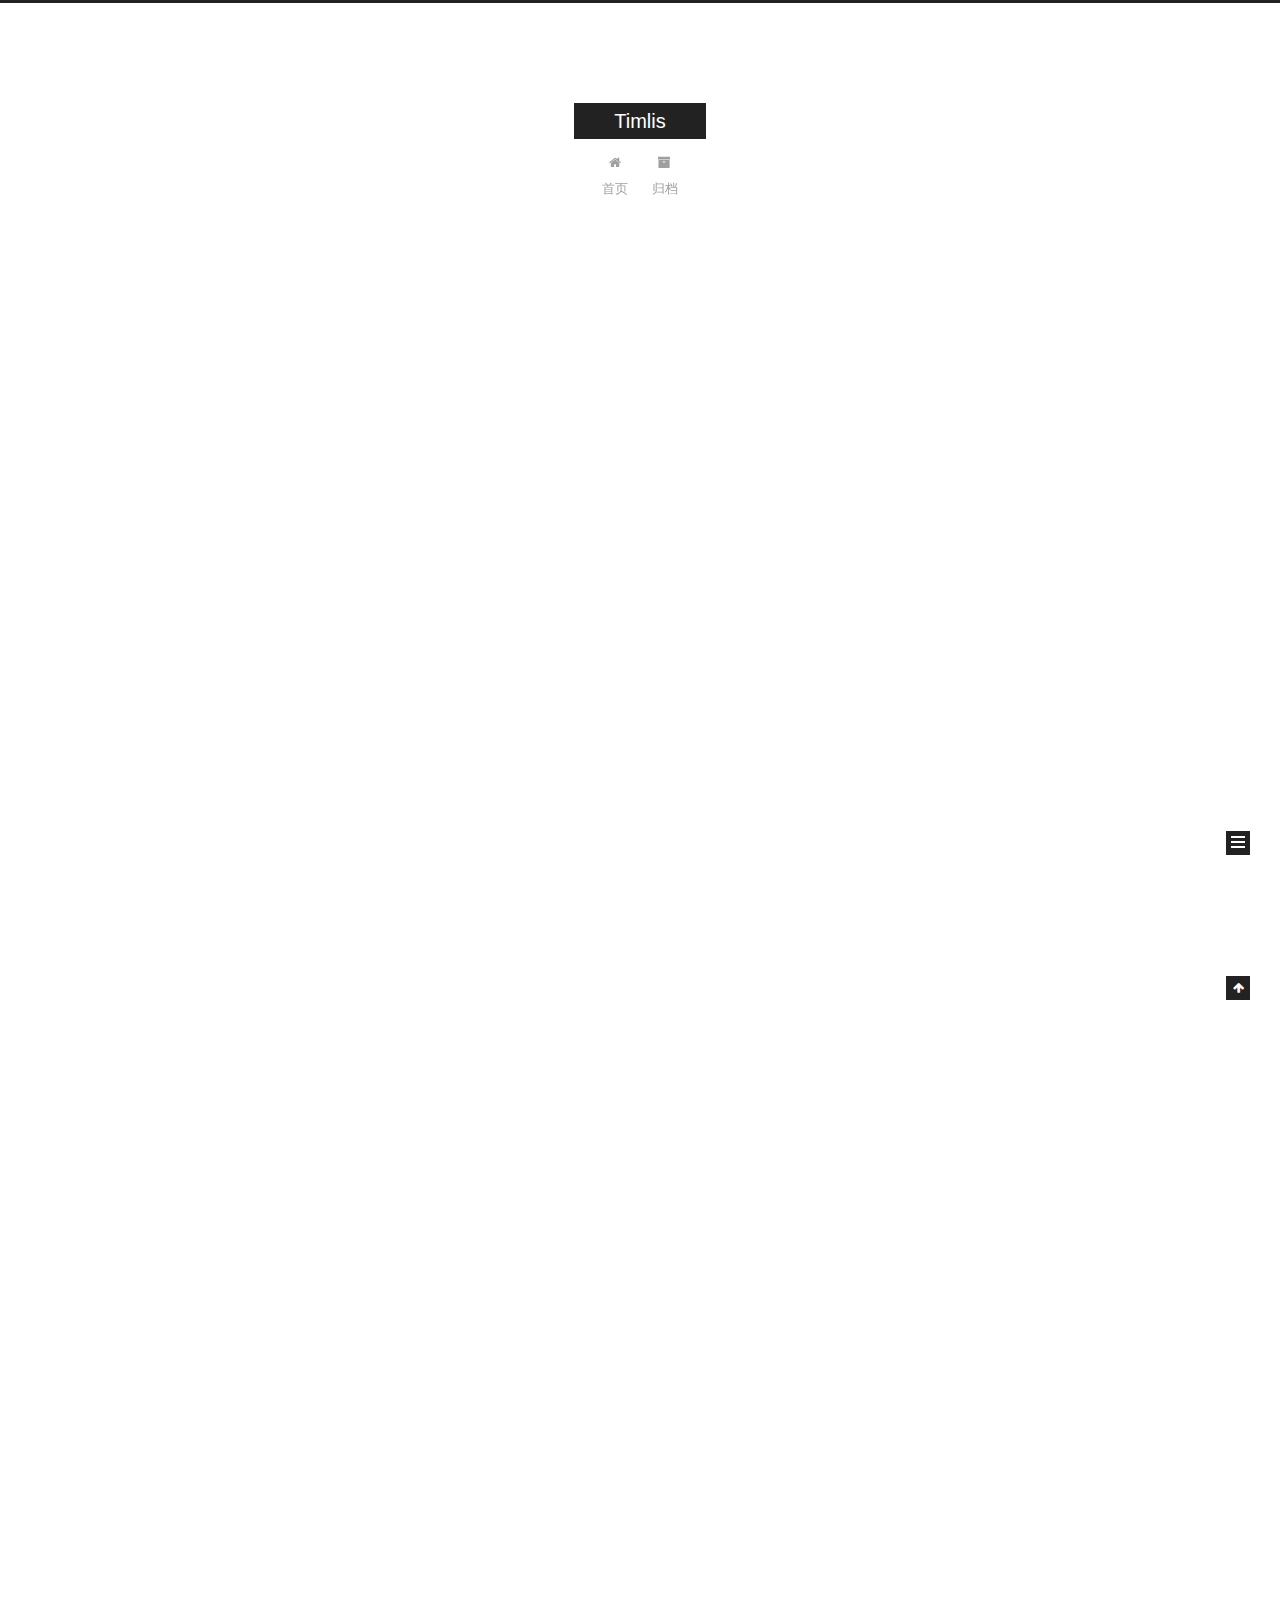
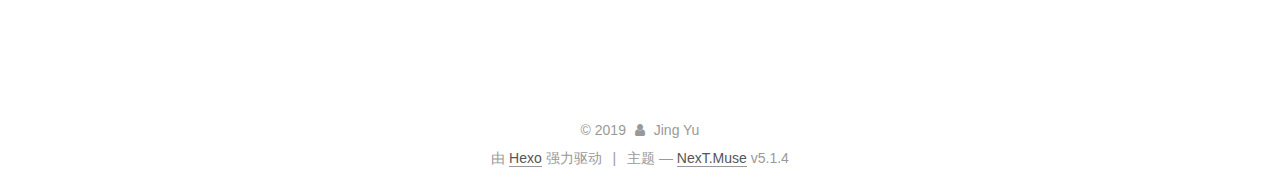
==== index.html @ 2bc03853 "Site updated: 2019-12-11 22:22:58" ====
<!DOCTYPE html>



  


<html class="theme-next muse use-motion" lang="zh-Hans">
<head>
  <meta charset="UTF-8"/>
<meta http-equiv="X-UA-Compatible" content="IE=edge" />
<meta name="viewport" content="width=device-width, initial-scale=1, maximum-scale=1"/>
<meta name="theme-color" content="#222">









<meta http-equiv="Cache-Control" content="no-transform" />
<meta http-equiv="Cache-Control" content="no-siteapp" />
















  
  
  <link href="/lib/fancybox/source/jquery.fancybox.css?v=2.1.5" rel="stylesheet" type="text/css" />







<link href="/lib/font-awesome/css/font-awesome.min.css?v=4.6.2" rel="stylesheet" type="text/css" />

<link href="/css/main.css?v=5.1.4" rel="stylesheet" type="text/css" />


  <link rel="apple-touch-icon" sizes="180x180" href="/images/apple-touch-icon-next.png?v=5.1.4">


  <link rel="icon" type="image/png" sizes="32x32" href="/images/favicon-32x32-next.png?v=5.1.4">


  <link rel="icon" type="image/png" sizes="16x16" href="/images/favicon-16x16-next.png?v=5.1.4">


  <link rel="mask-icon" href="/images/logo.svg?v=5.1.4" color="#222">





  <meta name="keywords" content="Hexo, NexT" />










<meta property="og:type" content="website">
<meta property="og:title" content="Timlis">
<meta property="og:url" content="http:&#x2F;&#x2F;yoursite.com&#x2F;index.html">
<meta property="og:site_name" content="Timlis">
<meta property="og:locale" content="zh-Hans">
<meta name="twitter:card" content="summary">



<script type="text/javascript" id="hexo.configurations">
  var NexT = window.NexT || {};
  var CONFIG = {
    root: '/',
    scheme: 'Muse',
    version: '5.1.4',
    sidebar: {"position":"left","display":"post","offset":12,"b2t":false,"scrollpercent":false,"onmobile":false},
    fancybox: true,
    tabs: true,
    motion: {"enable":true,"async":false,"transition":{"post_block":"fadeIn","post_header":"slideDownIn","post_body":"slideDownIn","coll_header":"slideLeftIn","sidebar":"slideUpIn"}},
    duoshuo: {
      userId: '0',
      author: '博主'
    },
    algolia: {
      applicationID: '',
      apiKey: '',
      indexName: '',
      hits: {"per_page":10},
      labels: {"input_placeholder":"Search for Posts","hits_empty":"We didn't find any results for the search: ${query}","hits_stats":"${hits} results found in ${time} ms"}
    }
  };
</script>



  <link rel="canonical" href="http://yoursite.com/"/>





  <title>Timlis</title>
  








</head>

<body itemscope itemtype="http://schema.org/WebPage" lang="zh-Hans">

  
  
    
  

  <div class="container sidebar-position-left 
  page-home">
    <div class="headband"></div>

    <header id="header" class="header" itemscope itemtype="http://schema.org/WPHeader">
      <div class="header-inner"><div class="site-brand-wrapper">
  <div class="site-meta ">
    

    <div class="custom-logo-site-title">
      <a href="/"  class="brand" rel="start">
        <span class="logo-line-before"><i></i></span>
        <span class="site-title">Timlis</span>
        <span class="logo-line-after"><i></i></span>
      </a>
    </div>
      
        <p class="site-subtitle"></p>
      
  </div>

  <div class="site-nav-toggle">
    <button>
      <span class="btn-bar"></span>
      <span class="btn-bar"></span>
      <span class="btn-bar"></span>
    </button>
  </div>
</div>

<nav class="site-nav">
  

  
    <ul id="menu" class="menu">
      
        
        <li class="menu-item menu-item-home">
          <a href="/%20" rel="section">
            
              <i class="menu-item-icon fa fa-fw fa-home"></i> <br />
            
            首页
          </a>
        </li>
      
        
        <li class="menu-item menu-item-archives">
          <a href="/archives/%20" rel="section">
            
              <i class="menu-item-icon fa fa-fw fa-archive"></i> <br />
            
            归档
          </a>
        </li>
      

      
    </ul>
  

  
</nav>



 </div>
    </header>

    <main id="main" class="main">
      <div class="main-inner">
        <div class="content-wrap">
          <div id="content" class="content">
            
  <section id="posts" class="posts-expand">
    
      

  

  
  
  

  <article class="post post-type-normal" itemscope itemtype="http://schema.org/Article">
  
  
  
  <div class="post-block">
    <link itemprop="mainEntityOfPage" href="http://yoursite.com/2019/12/11/FirstNight/">

    <span hidden itemprop="author" itemscope itemtype="http://schema.org/Person">
      <meta itemprop="name" content="Jing Yu">
      <meta itemprop="description" content="">
      <meta itemprop="image" content="/images/avatar.gif">
    </span>

    <span hidden itemprop="publisher" itemscope itemtype="http://schema.org/Organization">
      <meta itemprop="name" content="Timlis">
    </span>

    
      <header class="post-header">

        
        
          <h1 class="post-title" itemprop="name headline">
                
                <a class="post-title-link" href="/2019/12/11/FirstNight/" itemprop="url">FirstNight</a></h1>
        

        <div class="post-meta">
          <span class="post-time">
            
              <span class="post-meta-item-icon">
                <i class="fa fa-calendar-o"></i>
              </span>
              
                <span class="post-meta-item-text">发表于</span>
              
              <time title="创建于" itemprop="dateCreated datePublished" datetime="2019-12-11T21:51:55+08:00">
                2019-12-11
              </time>
            

            

            
          </span>

          

          
            
          

          
          

          

          

          

        </div>
      </header>
    

    
    
    
    <div class="post-body" itemprop="articleBody">

      
      

      
        
          
            <hr>
<h2 id="titile-First-Night"><a href="#titile-First-Night" class="headerlink" title="titile:First Night"></a>titile:First Night</h2><blockquote>
<p>Never Gitup</p>
</blockquote>

          
        
      
    </div>
    
    
    

    

    

    

    <footer class="post-footer">
      

      

      

      
      
        <div class="post-eof"></div>
      
    </footer>
  </div>
  
  
  
  </article>


    
      

  

  
  
  

  <article class="post post-type-normal" itemscope itemtype="http://schema.org/Article">
  
  
  
  <div class="post-block">
    <link itemprop="mainEntityOfPage" href="http://yoursite.com/2019/12/09/hello-world/">

    <span hidden itemprop="author" itemscope itemtype="http://schema.org/Person">
      <meta itemprop="name" content="Jing Yu">
      <meta itemprop="description" content="">
      <meta itemprop="image" content="/images/avatar.gif">
    </span>

    <span hidden itemprop="publisher" itemscope itemtype="http://schema.org/Organization">
      <meta itemprop="name" content="Timlis">
    </span>

    
      <header class="post-header">

        
        
          <h1 class="post-title" itemprop="name headline">
                
                <a class="post-title-link" href="/2019/12/09/hello-world/" itemprop="url">Hello World</a></h1>
        

        <div class="post-meta">
          <span class="post-time">
            
              <span class="post-meta-item-icon">
                <i class="fa fa-calendar-o"></i>
              </span>
              
                <span class="post-meta-item-text">发表于</span>
              
              <time title="创建于" itemprop="dateCreated datePublished" datetime="2019-12-09T11:15:38+08:00">
                2019-12-09
              </time>
            

            

            
          </span>

          

          
            
          

          
          

          

          

          

        </div>
      </header>
    

    
    
    
    <div class="post-body" itemprop="articleBody">

      
      

      
        
          
            <p>Welcome to <a href="https://hexo.io/" target="_blank" rel="noopener">Hexo</a>! This is your very first post. Check <a href="https://hexo.io/docs/" target="_blank" rel="noopener">documentation</a> for more info. If you get any problems when using Hexo, you can find the answer in <a href="https://hexo.io/docs/troubleshooting.html" target="_blank" rel="noopener">troubleshooting</a> or you can ask me on <a href="https://github.com/hexojs/hexo/issues" target="_blank" rel="noopener">GitHub</a>.</p>
<h2 id="Quick-Start"><a href="#Quick-Start" class="headerlink" title="Quick Start"></a>Quick Start</h2><h3 id="Create-a-new-post"><a href="#Create-a-new-post" class="headerlink" title="Create a new post"></a>Create a new post</h3><figure class="highlight bash"><table><tr><td class="gutter"><pre><span class="line">1</span></pre></td><td class="code"><pre><span class="line">$ hexo new <span class="string">"My New Post"</span></span></pre></td></tr></table></figure>

<p>More info: <a href="https://hexo.io/docs/writing.html" target="_blank" rel="noopener">Writing</a></p>
<h3 id="Run-server"><a href="#Run-server" class="headerlink" title="Run server"></a>Run server</h3><figure class="highlight bash"><table><tr><td class="gutter"><pre><span class="line">1</span></pre></td><td class="code"><pre><span class="line">$ hexo server</span></pre></td></tr></table></figure>

<p>More info: <a href="https://hexo.io/docs/server.html" target="_blank" rel="noopener">Server</a></p>
<h3 id="Generate-static-files"><a href="#Generate-static-files" class="headerlink" title="Generate static files"></a>Generate static files</h3><figure class="highlight bash"><table><tr><td class="gutter"><pre><span class="line">1</span></pre></td><td class="code"><pre><span class="line">$ hexo generate</span></pre></td></tr></table></figure>

<p>More info: <a href="https://hexo.io/docs/generating.html" target="_blank" rel="noopener">Generating</a></p>
<h3 id="Deploy-to-remote-sites"><a href="#Deploy-to-remote-sites" class="headerlink" title="Deploy to remote sites"></a>Deploy to remote sites</h3><figure class="highlight bash"><table><tr><td class="gutter"><pre><span class="line">1</span></pre></td><td class="code"><pre><span class="line">$ hexo deploy</span></pre></td></tr></table></figure>

<p>More info: <a href="https://hexo.io/docs/one-command-deployment.html" target="_blank" rel="noopener">Deployment</a></p>

          
        
      
    </div>
    
    
    

    

    

    

    <footer class="post-footer">
      

      

      

      
      
        <div class="post-eof"></div>
      
    </footer>
  </div>
  
  
  
  </article>


    
  </section>

  


          </div>
          


          

        </div>
        
          
  
  <div class="sidebar-toggle">
    <div class="sidebar-toggle-line-wrap">
      <span class="sidebar-toggle-line sidebar-toggle-line-first"></span>
      <span class="sidebar-toggle-line sidebar-toggle-line-middle"></span>
      <span class="sidebar-toggle-line sidebar-toggle-line-last"></span>
    </div>
  </div>

  <aside id="sidebar" class="sidebar">
    
    <div class="sidebar-inner">

      

      

      <section class="site-overview-wrap sidebar-panel sidebar-panel-active">
        <div class="site-overview">
          <div class="site-author motion-element" itemprop="author" itemscope itemtype="http://schema.org/Person">
            
              <p class="site-author-name" itemprop="name">Jing Yu</p>
              <p class="site-description motion-element" itemprop="description"></p>
          </div>

          <nav class="site-state motion-element">

            
              <div class="site-state-item site-state-posts">
              
                <a href="/archives/%20%7C%7C%20archive">
              
                  <span class="site-state-item-count">2</span>
                  <span class="site-state-item-name">日志</span>
                </a>
              </div>
            

            

            

          </nav>

          

          

          
          

          
          

          

        </div>
      </section>

      

      

    </div>
  </aside>


        
      </div>
    </main>

    <footer id="footer" class="footer">
      <div class="footer-inner">
        <div class="copyright">&copy; <span itemprop="copyrightYear">2019</span>
  <span class="with-love">
    <i class="fa fa-user"></i>
  </span>
  <span class="author" itemprop="copyrightHolder">Jing Yu</span>

  
</div>


  <div class="powered-by">由 <a class="theme-link" target="_blank" href="https://hexo.io">Hexo</a> 强力驱动</div>



  <span class="post-meta-divider">|</span>



  <div class="theme-info">主题 &mdash; <a class="theme-link" target="_blank" href="https://github.com/iissnan/hexo-theme-next">NexT.Muse</a> v5.1.4</div>




        







        
      </div>
    </footer>

    
      <div class="back-to-top">
        <i class="fa fa-arrow-up"></i>
        
      </div>
    

    

  </div>

  

<script type="text/javascript">
  if (Object.prototype.toString.call(window.Promise) !== '[object Function]') {
    window.Promise = null;
  }
</script>









  












  
  
    <script type="text/javascript" src="/lib/jquery/index.js?v=2.1.3"></script>
  

  
  
    <script type="text/javascript" src="/lib/fastclick/lib/fastclick.min.js?v=1.0.6"></script>
  

  
  
    <script type="text/javascript" src="/lib/jquery_lazyload/jquery.lazyload.js?v=1.9.7"></script>
  

  
  
    <script type="text/javascript" src="/lib/velocity/velocity.min.js?v=1.2.1"></script>
  

  
  
    <script type="text/javascript" src="/lib/velocity/velocity.ui.min.js?v=1.2.1"></script>
  

  
  
    <script type="text/javascript" src="/lib/fancybox/source/jquery.fancybox.pack.js?v=2.1.5"></script>
  


  


  <script type="text/javascript" src="/js/src/utils.js?v=5.1.4"></script>

  <script type="text/javascript" src="/js/src/motion.js?v=5.1.4"></script>



  
  

  

  


  <script type="text/javascript" src="/js/src/bootstrap.js?v=5.1.4"></script>



  


  




	





  





  












  





  

  

  

  
  

  

  

  

</body>
</html>
---- css/main.css ----
/* normalize.css v3.0.2 | MIT License | git.io/normalize */
html {
  font-family: sans-serif; /* 1 */
  -ms-text-size-adjust: 100%; /* 2 */
  -webkit-text-size-adjust: 100%; /* 2 */
}
body {
  margin: 0;
}
article,
aside,
details,
figcaption,
figure,
footer,
header,
hgroup,
main,
menu,
nav,
section,
summary {
  display: block;
}
audio,
canvas,
progress,
video {
  display: inline-block; /* 1 */
  vertical-align: baseline; /* 2 */
}
audio:not([controls]) {
  display: none;
  height: 0;
}
[hidden],
template {
  display: none;
}
a {
  background-color: transparent;
}
a:active,
a:hover {
  outline: 0;
}
abbr[title] {
  border-bottom: 1px dotted;
}
b,
strong {
  font-weight: bold;
}
dfn {
  font-style: italic;
}
h1 {
  font-size: 2em;
  margin: 0.67em 0;
}
mark {
  background: #ff0;
  color: #000;
}
small {
  font-size: 80%;
}
sub,
sup {
  font-size: 75%;
  line-height: 0;
  position: relative;
  vertical-align: baseline;
}
sup {
  top: -0.5em;
}
sub {
  bottom: -0.25em;
}
img {
  border: 0;
}
svg:not(:root) {
  overflow: hidden;
}
figure {
  margin: 1em 40px;
}
hr {
  -moz-box-sizing: content-box;
  box-sizing: content-box;
  height: 0;
}
pre {
  overflow: auto;
}
code,
kbd,
pre,
samp {
  font-family: monospace, monospace;
  font-size: 1em;
}
button,
input,
optgroup,
select,
textarea {
  color: inherit; /* 1 */
  font: inherit; /* 2 */
  margin: 0; /* 3 */
}
button {
  overflow: visible;
}
button,
select {
  text-transform: none;
}
button,
html input[type="button"],
input[type="reset"],
input[type="submit"] {
  -webkit-appearance: button; /* 2 */
  cursor: pointer; /* 3 */
}
button[disabled],
html input[disabled] {
  cursor: default;
}
button::-moz-focus-inner,
input::-moz-focus-inner {
  border: 0;
  padding: 0;
}
input {
  line-height: normal;
}
input[type="checkbox"],
input[type="radio"] {
  box-sizing: border-box; /* 1 */
  padding: 0; /* 2 */
}
input[type="number"]::-webkit-inner-spin-button,
input[type="number"]::-webkit-outer-spin-button {
  height: auto;
}
input[type="search"] {
  -webkit-appearance: textfield; /* 1 */
  -moz-box-sizing: content-box;
  -webkit-box-sizing: content-box; /* 2 */
  box-sizing: content-box;
}
input[type="search"]::-webkit-search-cancel-button,
input[type="search"]::-webkit-search-decoration {
  -webkit-appearance: none;
}
fieldset {
  border: 1px solid #c0c0c0;
  margin: 0 2px;
  padding: 0.35em 0.625em 0.75em;
}
legend {
  border: 0; /* 1 */
  padding: 0; /* 2 */
}
textarea {
  overflow: auto;
}
optgroup {
  font-weight: bold;
}
table {
  border-collapse: collapse;
  border-spacing: 0;
}
td,
th {
  padding: 0;
}
::selection {
  background: #262a30;
  color: #fff;
}
body {
  position: relative;
  font-family: 'Lato', "PingFang SC", "Microsoft YaHei", sans-serif;
  font-size: 14px;
  line-height: 2;
  color: #555;
  background: #fff;
}
@media (max-width: 767px) {
  body {
    padding-right: 0 !important;
  }
}
@media (min-width: 768px) and (max-width: 991px) {
  body {
    padding-right: 0 !important;
  }
}
@media (min-width: 1600px) {
  body {
    font-size: 16px;
  }
}
h1,
h2,
h3,
h4,
h5,
h6 {
  margin: 0;
  padding: 0;
  font-weight: bold;
  line-height: 1.5;
  font-family: 'Lato', "PingFang SC", "Microsoft YaHei", sans-serif;
}
h2,
h3,
h4,
h5,
h6 {
  margin: 20px 0 15px;
}
h1 {
  font-size: 22px;
}
@media (max-width: 767px) {
  h1 {
    font-size: 18px;
  }
}
h2 {
  font-size: 20px;
}
@media (max-width: 767px) {
  h2 {
    font-size: 16px;
  }
}
h3 {
  font-size: 18px;
}
@media (max-width: 767px) {
  h3 {
    font-size: 14px;
  }
}
h4 {
  font-size: 16px;
}
@media (max-width: 767px) {
  h4 {
    font-size: 12px;
  }
}
h5 {
  font-size: 14px;
}
@media (max-width: 767px) {
  h5 {
    font-size: 10px;
  }
}
h6 {
  font-size: 12px;
}
@media (max-width: 767px) {
  h6 {
    font-size: 8px;
  }
}
p {
  margin: 0 0 20px 0;
}
a {
  color: #555;
  text-decoration: none;
  outline: none;
  border-bottom: 1px solid #999;
  word-wrap: break-word;
}
a:hover {
  color: #222;
  border-bottom-color: #222;
}
blockquote {
  margin: 0;
  padding: 0;
}
img {
  display: block;
  margin: auto;
  max-width: 100%;
  height: auto;
}
hr {
  margin: 40px 0;
  height: 3px;
  border: none;
  background-color: #ddd;
  background-image: repeating-linear-gradient(-45deg, #fff, #fff 4px, transparent 4px, transparent 8px);
}
blockquote {
  padding: 0 15px;
  color: #666;
  border-left: 4px solid #ddd;
}
blockquote cite::before {
  content: "-";
  padding: 0 5px;
}
dt {
  font-weight: 700;
}
dd {
  margin: 0;
  padding: 0;
}
kbd {
  border: 1px solid #ccc;
  border-radius: 0.2em;
  box-shadow: 0.1em 0.1em 0.2em rgba(0,0,0,0.1);
  background-color: #f9f9f9;
  font-family: inherit;
  background-image: -webkit-linear-gradient(top, #eee, #fff, #eee);
  padding: 0.1em 0.3em;
  white-space: nowrap;
}
.text-left {
  text-align: left;
}
.text-center {
  text-align: center;
}
.text-right {
  text-align: right;
}
.text-justify {
  text-align: justify;
}
.text-nowrap {
  white-space: nowrap;
}
.text-lowercase {
  text-transform: lowercase;
}
.text-uppercase {
  text-transform: uppercase;
}
.text-capitalize {
  text-transform: capitalize;
}
.center-block {
  display: block;
  margin-left: auto;
  margin-right: auto;
}
.clearfix:before,
.clearfix:after {
  content: " ";
  display: table;
}
.clearfix:after {
  clear: both;
}
.pullquote {
  width: 45%;
}
.pullquote.left {
  float: left;
  margin-left: 5px;
  margin-right: 10px;
}
.pullquote.right {
  float: right;
  margin-left: 10px;
  margin-right: 5px;
}
.affix.affix.affix {
  position: fixed;
}
.translation {
  margin-top: -20px;
  font-size: 14px;
  color: #999;
}
.scrollbar-measure {
  width: 100px;
  height: 100px;
  overflow: scroll;
  position: absolute;
  top: -9999px;
}
.use-motion .motion-element {
  opacity: 0;
}
table {
  margin: 20px 0;
  width: 100%;
  border-collapse: collapse;
  border-spacing: 0;
  border: 1px solid #ddd;
  font-size: 14px;
  table-layout: fixed;
  word-wrap: break-all;
}
table>tbody>tr:nth-of-type(odd) {
  background-color: #f9f9f9;
}
table>tbody>tr:hover {
  background-color: #f5f5f5;
}
caption,
th,
td {
  padding: 8px;
  text-align: left;
  vertical-align: middle;
  font-weight: normal;
}
th,
td {
  border-bottom: 3px solid #ddd;
  border-right: 1px solid #eee;
}
th {
  padding-bottom: 10px;
  font-weight: 700;
}
td {
  border-bottom-width: 1px;
}
html,
body {
  height: 100%;
}
.container {
  position: relative;
  min-height: 100%;
}
.header-inner {
  margin: 0 auto;
  padding: 100px 0 70px;
  width: 700px;
}
@media (min-width: 1600px) {
  .container .header-inner {
    width: 900px;
  }
}
.main {
  padding-bottom: 150px;
}
.main-inner {
  margin: 0 auto;
  width: 700px;
}
@media (min-width: 1600px) {
  .container .main-inner {
    width: 900px;
  }
}
.footer {
  position: absolute;
  left: 0;
  bottom: 0;
  width: 100%;
  min-height: 50px;
}
.footer-inner {
  box-sizing: border-box;
  margin: 20px auto;
  width: 700px;
}
@media (min-width: 1600px) {
  .container .footer-inner {
    width: 900px;
  }
}
pre,
.highlight {
  overflow: auto;
  margin: 20px 0;
  padding: 0;
  font-size: 13px;
  color: #4d4d4c;
  background: #f7f7f7;
  line-height: 1.6;
}
pre,
code {
  font-family: consolas, Menlo, "PingFang SC", "Microsoft YaHei", monospace;
}
code {
  padding: 2px 4px;
  word-wrap: break-word;
  color: #555;
  background: #eee;
  border-radius: 3px;
  font-size: 13px;
}
pre {
  padding: 10px;
}
pre code {
  padding: 0;
  color: #4d4d4c;
  background: none;
  text-shadow: none;
}
.highlight {
  border-radius: 1px;
}
.highlight pre {
  border: none;
  margin: 0;
  padding: 10px 0;
}
.highlight table {
  margin: 0;
  width: auto;
  border: none;
}
.highlight td {
  border: none;
  padding: 0;
}
.highlight figcaption {
  font-size: 1em;
  color: #4d4d4c;
  line-height: 1em;
  margin-bottom: 1em;
}
.highlight figcaption:before,
.highlight figcaption:after {
  content: " ";
  display: table;
}
.highlight figcaption:after {
  clear: both;
}
.highlight figcaption a {
  float: right;
  color: #4d4d4c;
}
.highlight figcaption a:hover {
  border-bottom-color: #4d4d4c;
}
.highlight .gutter pre {
  padding-left: 10px;
  padding-right: 10px;
  color: #869194;
  text-align: right;
  background-color: #eff2f3;
}
.highlight .code pre {
  width: 100%;
  padding-left: 10px;
  padding-right: 10px;
  background-color: #f7f7f7;
}
.highlight .line {
  height: 20px;
}
.gutter {
  -webkit-user-select: none;
  -moz-user-select: none;
  -ms-user-select: none;
  user-select: none;
}
.gist table {
  width: auto;
}
.gist table td {
  border: none;
}
pre .deletion {
  background: #fdd;
}
pre .addition {
  background: #dfd;
}
pre .meta {
  color: #8959a8;
}
pre .comment {
  color: #8e908c;
}
pre .variable,
pre .attribute,
pre .tag,
pre .regexp,
pre .ruby .constant,
pre .xml .tag .title,
pre .xml .pi,
pre .xml .doctype,
pre .html .doctype,
pre .css .id,
pre .css .class,
pre .css .pseudo {
  color: #c82829;
}
pre .number,
pre .preprocessor,
pre .built_in,
pre .literal,
pre .params,
pre .constant,
pre .command {
  color: #f5871f;
}
pre .ruby .class .title,
pre .css .rules .attribute,
pre .string,
pre .value,
pre .inheritance,
pre .header,
pre .ruby .symbol,
pre .xml .cdata,
pre .special,
pre .number,
pre .formula {
  color: #718c00;
}
pre .title,
pre .css .hexcolor {
  color: #3e999f;
}
pre .function,
pre .python .decorator,
pre .python .title,
pre .ruby .function .title,
pre .ruby .title .keyword,
pre .perl .sub,
pre .javascript .title,
pre .coffeescript .title {
  color: #4271ae;
}
pre .keyword,
pre .javascript .function {
  color: #8959a8;
}
.full-image.full-image.full-image.full-image {
  border: none;
  max-width: 100%;
  width: auto;
  margin: 20px auto 25px;
}
@media (min-width: 992px) {
  .full-image.full-image.full-image.full-image {
    max-width: none;
    width: 110%;
    margin: 25px -5%;
  }
}
.blockquote-center,
.page-home .post-type-quote blockquote,
.page-post-detail .post-type-quote blockquote {
  position: relative;
  margin: 40px 0;
  padding: 0;
  border-left: none;
  text-align: center;
}
.blockquote-center::before,
.page-home .post-type-quote blockquote::before,
.page-post-detail .post-type-quote blockquote::before,
.blockquote-center::after,
.page-home .post-type-quote blockquote::after,
.page-post-detail .post-type-quote blockquote::after {
  position: absolute;
  content: ' ';
  display: block;
  width: 100%;
  height: 24px;
  opacity: 0.2;
  background-repeat: no-repeat;
  background-position: 0 -6px;
  background-size: 22px 22px;
}
.blockquote-center::before,
.page-home .post-type-quote blockquote::before,
.page-post-detail .post-type-quote blockquote::before {
  top: -20px;
  background-image: url("../images/quote-l.svg");
  border-top: 1px solid #ccc;
}
.blockquote-center::after,
.page-home .post-type-quote blockquote::after,
.page-post-detail .post-type-quote blockquote::after {
  bottom: -20px;
  background-image: url("../images/quote-r.svg");
  border-bottom: 1px solid #ccc;
  background-position: 100% 8px;
}
.blockquote-center p,
.page-home .post-type-quote blockquote p,
.page-post-detail .post-type-quote blockquote p,
.blockquote-center div,
.page-home .post-type-quote blockquote div,
.page-post-detail .post-type-quote blockquote div {
  text-align: center;
}
.post .post-body .group-picture img {
  box-sizing: border-box;
  padding: 0 3px;
  border: none;
}
.post .group-picture-row {
  overflow: hidden;
  margin-top: 6px;
}
.post .group-picture-row:first-child {
  margin-top: 0;
}
.post .group-picture-column {
  float: left;
}
.page-post-detail .post-body .group-picture-column {
  float: none;
  margin-top: 10px;
  width: auto !important;
}
.page-post-detail .post-body .group-picture-column img {
  margin: 0 auto;
}
.page-archive .group-picture-container {
  overflow: hidden;
}
.page-archive .group-picture-row {
  float: left;
}
.page-archive .group-picture-row:first-child {
  margin-top: 6px;
}
.page-archive .group-picture-column {
  max-width: 150px;
  max-height: 150px;
}
.post-body .note {
  position: relative;
  padding: 15px;
  margin-bottom: 20px;
  border: 1px solid #eee;
  border-left-width: 5px;
  border-radius: 3px;
}
.post-body .note h2,
.post-body .note h3,
.post-body .note h4,
.post-body .note h5,
.post-body .note h6 {
  margin-top: 0;
  margin-bottom: 0;
  border-bottom: initial;
  padding-top: 0 !important;
}
.post-body .note p:first-child,
.post-body .note ul:first-child,
.post-body .note ol:first-child,
.post-body .note table:first-child,
.post-body .note pre:first-child,
.post-body .note blockquote:first-child {
  margin-top: 0;
}
.post-body .note p:last-child,
.post-body .note ul:last-child,
.post-body .note ol:last-child,
.post-body .note table:last-child,
.post-body .note pre:last-child,
.post-body .note blockquote:last-child {
  margin-bottom: 0;
}
.post-body .note.default {
  border-left-color: #777;
}
.post-body .note.default h2,
.post-body .note.default h3,
.post-body .note.default h4,
.post-body .note.default h5,
.post-body .note.default h6 {
  color: #777;
}
.post-body .note.primary {
  border-left-color: #6f42c1;
}
.post-body .note.primary h2,
.post-body .note.primary h3,
.post-body .note.primary h4,
.post-body .note.primary h5,
.post-body .note.primary h6 {
  color: #6f42c1;
}
.post-body .note.info {
  border-left-color: #428bca;
}
.post-body .note.info h2,
.post-body .note.info h3,
.post-body .note.info h4,
.post-body .note.info h5,
.post-body .note.info h6 {
  color: #428bca;
}
.post-body .note.success {
  border-left-color: #5cb85c;
}
.post-body .note.success h2,
.post-body .note.success h3,
.post-body .note.success h4,
.post-body .note.success h5,
.post-body .note.success h6 {
  color: #5cb85c;
}
.post-body .note.warning {
  border-left-color: #f0ad4e;
}
.post-body .note.warning h2,
.post-body .note.warning h3,
.post-body .note.warning h4,
.post-body .note.warning h5,
.post-body .note.warning h6 {
  color: #f0ad4e;
}
.post-body .note.danger {
  border-left-color: #d9534f;
}
.post-body .note.danger h2,
.post-body .note.danger h3,
.post-body .note.danger h4,
.post-body .note.danger h5,
.post-body .note.danger h6 {
  color: #d9534f;
}
.post-body .label {
  display: inline;
  padding: 0 2px;
  white-space: nowrap;
}
.post-body .label.default {
  background-color: #f0f0f0;
}
.post-body .label.primary {
  background-color: #efe6f7;
}
.post-body .label.info {
  background-color: #e5f2f8;
}
.post-body .label.success {
  background-color: #e7f4e9;
}
.post-body .label.warning {
  background-color: #fcf6e1;
}
.post-body .label.danger {
  background-color: #fae8eb;
}
.post-body .tabs {
  position: relative;
  display: block;
  margin-bottom: 20px;
  padding-top: 10px;
}
.post-body .tabs ul.nav-tabs {
  margin: 0;
  padding: 0;
  display: flex;
  margin-bottom: -1px;
}
@media (max-width: 413px) {
  .post-body .tabs ul.nav-tabs {
    display: block;
    margin-bottom: 5px;
  }
}
.post-body .tabs ul.nav-tabs li.tab {
  list-style-type: none !important;
  margin: 0 0.25em 0 0;
  border-top: 3px solid transparent;
  border-left: 1px solid transparent;
  border-right: 1px solid transparent;
}
@media (max-width: 413px) {
  .post-body .tabs ul.nav-tabs li.tab {
    margin: initial;
    border-top: 1px solid transparent;
    border-left: 3px solid transparent;
    border-right: 1px solid transparent;
    border-bottom: 1px solid transparent;
  }
}
.post-body .tabs ul.nav-tabs li.tab a {
  outline: 0;
  border-bottom: initial;
  display: block;
  line-height: 1.8em;
  padding: 0.25em 0.75em;
  transition-duration: 0.2s;
  transition-timing-function: ease-out;
  transition-delay: 0s;
}
.post-body .tabs ul.nav-tabs li.tab a i {
  width: 1.285714285714286em;
}
.post-body .tabs ul.nav-tabs li.tab.active {
  border-top: 3px solid #fc6423;
  border-left: 1px solid #ddd;
  border-right: 1px solid #ddd;
  background-color: #fff;
}
@media (max-width: 413px) {
  .post-body .tabs ul.nav-tabs li.tab.active {
    border-top: 1px solid #ddd;
    border-left: 3px solid #fc6423;
    border-right: 1px solid #ddd;
    border-bottom: 1px solid #ddd;
  }
}
.post-body .tabs ul.nav-tabs li.tab.active a {
  cursor: default;
  color: #555;
}
.post-body .tabs .tab-content {
  background-color: #fff;
}
.post-body .tabs .tab-content .tab-pane {
  border: 1px solid #ddd;
  padding: 20px 20px 0 20px;
}
.post-body .tabs .tab-content .tab-pane:not(.active) {
  display: none !important;
}
.post-body .tabs .tab-content .tab-pane.active {
  display: block !important;
}
.btn {
  display: inline-block;
  padding: 0 20px;
  font-size: 14px;
  color: #fff;
  background: #222;
  border: 2px solid #222;
  text-decoration: none;
  border-radius: 0;
  transition-property: background-color;
  transition-duration: 0.2s;
  transition-timing-function: ease-in-out;
  transition-delay: 0s;
  line-height: 2;
}
.btn:hover {
  border-color: #222;
  color: #222;
  background: #fff;
}
.btn +.btn {
  margin: 0 0 8px 8px;
}
.btn .fa-fw {
  width: 1.285714285714286em;
  text-align: left;
}
.btn-bar {
  display: block;
  width: 22px;
  height: 2px;
  background: #555;
  border-radius: 1px;
}
.btn-bar+.btn-bar {
  margin-top: 4px;
}
.pagination {
  margin: 120px 0 40px;
  text-align: center;
  border-top: 1px solid #eee;
}
.page-number-basic,
.pagination .prev,
.pagination .next,
.pagination .page-number,
.pagination .space {
  display: inline-block;
  position: relative;
  top: -1px;
  margin: 0 10px;
  padding: 0 11px;
}
@media (max-width: 767px) {
  .page-number-basic,
  .pagination .prev,
  .pagination .next,
  .pagination .page-number,
  .pagination .space {
    margin: 0 5px;
  }
}
.pagination .prev,
.pagination .next,
.pagination .page-number {
  border-bottom: 0;
  border-top: 1px solid #eee;
  transition-property: border-color;
  transition-duration: 0.2s;
  transition-timing-function: ease-in-out;
  transition-delay: 0s;
}
.pagination .prev:hover,
.pagination .next:hover,
.pagination .page-number:hover {
  border-top-color: #222;
}
.pagination .space {
  padding: 0;
  margin: 0;
}
.pagination .prev {
  margin-left: 0;
}
.pagination .next {
  margin-right: 0;
}
.pagination .page-number.current {
  color: #fff;
  background: #ccc;
  border-top-color: #ccc;
}
@media (max-width: 767px) {
  .pagination {
    border-top: none;
  }
  .pagination .prev,
  .pagination .next,
  .pagination .page-number {
    margin-bottom: 10px;
    border-top: 0;
    border-bottom: 1px solid #eee;
    padding: 0 10px;
  }
  .pagination .prev:hover,
  .pagination .next:hover,
  .pagination .page-number:hover {
    border-bottom-color: #222;
  }
}
.comments {
  margin: 60px 20px 0;
}
.tag-cloud {
  text-align: center;
}
.tag-cloud a {
  display: inline-block;
  margin: 10px;
}
.back-to-top {
  box-sizing: border-box;
  position: fixed;
  bottom: -100px;
  right: 30px;
  z-index: 1050;
  padding: 0 6px;
  width: 24px;
  background: #222;
  font-size: 12px;
  opacity: 1;
  color: #fff;
  cursor: pointer;
  text-align: center;
  -webkit-transform: translateZ(0);
  transition-property: bottom;
  transition-duration: 0.2s;
  transition-timing-function: ease-in-out;
  transition-delay: 0s;
}
@media (min-width: 768px) and (max-width: 991px) {
  .back-to-top {
    display: none !important;
  }
}
@media (max-width: 767px) {
  .back-to-top {
    display: none !important;
  }
}
.back-to-top.back-to-top-on {
  bottom: 19px;
}
.header {
  background: transparent;
}
.header-inner {
  position: relative;
}
.headband {
  height: 3px;
  background: #222;
}
.site-meta {
  margin: 0;
  text-align: center;
}
@media (max-width: 767px) {
  .site-meta {
    text-align: center;
  }
}
.brand {
  position: relative;
  display: inline-block;
  padding: 0 40px;
  color: #fff;
  background: #222;
  border-bottom: none;
}
.brand:hover {
  color: #fff;
}
.logo {
  display: inline-block;
  margin-right: 5px;
  line-height: 36px;
  vertical-align: top;
}
.site-title {
  display: inline-block;
  vertical-align: top;
  line-height: 36px;
  font-size: 20px;
  font-weight: normal;
  font-family: 'Lato', "PingFang SC", "Microsoft YaHei", sans-serif;
}
.site-subtitle {
  margin-top: 10px;
  font-size: 13px;
  color: #999;
}
.use-motion .brand {
  opacity: 0;
}
.use-motion .logo,
.use-motion .site-title,
.use-motion .site-subtitle {
  opacity: 0;
  position: relative;
  top: -10px;
}
.site-nav-toggle {
  display: none;
  position: absolute;
  top: 10px;
  left: 10px;
}
@media (max-width: 767px) {
  .site-nav-toggle {
    display: block;
  }
}
.site-nav-toggle button {
  margin-top: 2px;
  padding: 9px 10px;
  background: transparent;
  border: none;
}
@media (max-width: 767px) {
  .site-nav {
    display: none;
    margin: 0 -10px;
    padding: 0 10px;
    clear: both;
    border-top: 1px solid #ddd;
  }
}
@media (min-width: 768px) and (max-width: 991px) {
  .site-nav {
    display: block !important;
  }
}
@media (min-width: 992px) {
  .site-nav {
    display: block !important;
  }
}
.menu {
  margin-top: 20px;
  padding-left: 0;
  text-align: center;
}
.menu .menu-item {
  display: inline-block;
  margin: 0 10px;
  list-style: none;
}
@media screen and (max-width: 767px) {
  .menu .menu-item {
    margin-top: 10px;
  }
}
.menu .menu-item a {
  display: block;
  font-size: 13px;
  line-height: inherit;
  border-bottom: 1px solid transparent;
  transition-property: border-color;
  transition-duration: 0.2s;
  transition-timing-function: ease-in-out;
  transition-delay: 0s;
}
.menu .menu-item a:hover {
  border-bottom-color: #222;
}
.menu .menu-item .fa {
  margin-right: 5px;
}
.use-motion .menu-item {
  opacity: 0;
}
.post-body {
  font-family: 'Lato', "PingFang SC", "Microsoft YaHei", sans-serif;
}
@media (max-width: 767px) {
  .post-body {
    word-break: break-word;
  }
}
.post-body .fancybox img {
  display: block !important;
  margin: 0 auto;
  cursor: pointer;
  cursor: zoom-in;
  cursor: -webkit-zoom-in;
}
.post-body .image-caption,
.post-body .figure .caption {
  margin: -20px auto 15px;
  text-align: center;
  font-size: 14px;
  color: #999;
  font-weight: bold;
  line-height: 1;
}
.post-sticky-flag {
  display: inline-block;
  font-size: 16px;
  -ms-transform: rotate(30deg);
  -webkit-transform: rotate(30deg);
  -moz-transform: rotate(30deg);
  -ms-transform: rotate(30deg);
  -o-transform: rotate(30deg);
  transform: rotate(30deg);
}
.use-motion .post-block,
.use-motion .pagination,
.use-motion .comments {
  opacity: 0;
}
.use-motion .post-header {
  opacity: 0;
}
.use-motion .post-body {
  opacity: 0;
}
.use-motion .collection-title {
  opacity: 0;
}
.posts-expand {
  padding-top: 40px;
}
@media (max-width: 767px) {
  .posts-expand {
    margin: 0 20px;
  }
  .post-body pre .gutter pre {
    padding-right: 10px;
  }
  .post-body .highlight {
    margin-left: 0px;
    margin-right: 0px;
    padding: 0;
  }
  .post-body .highlight .gutter pre {
    padding-right: 10px;
  }
}
@media (min-width: 992px) {
  .posts-expand .post-body {
    text-align: justify;
  }
}
.posts-expand .post-body h2,
.posts-expand .post-body h3,
.posts-expand .post-body h4,
.posts-expand .post-body h5,
.posts-expand .post-body h6 {
  padding-top: 10px;
}
.posts-expand .post-body h2 .header-anchor,
.posts-expand .post-body h3 .header-anchor,
.posts-expand .post-body h4 .header-anchor,
.posts-expand .post-body h5 .header-anchor,
.posts-expand .post-body h6 .header-anchor {
  float: right;
  margin-left: 10px;
  color: #ccc;
  border-bottom-style: none;
  visibility: hidden;
}
.posts-expand .post-body h2 .header-anchor:hover,
.posts-expand .post-body h3 .header-anchor:hover,
.posts-expand .post-body h4 .header-anchor:hover,
.posts-expand .post-body h5 .header-anchor:hover,
.posts-expand .post-body h6 .header-anchor:hover {
  color: inherit;
}
.posts-expand .post-body h2:hover .header-anchor,
.posts-expand .post-body h3:hover .header-anchor,
.posts-expand .post-body h4:hover .header-anchor,
.posts-expand .post-body h5:hover .header-anchor,
.posts-expand .post-body h6:hover .header-anchor {
  visibility: visible;
}
.posts-expand .post-body ul li {
  list-style: circle;
}
.posts-expand .post-body img {
  box-sizing: border-box;
  margin: auto;
  padding: 3px;
  border: 1px solid #ddd;
}
.posts-expand .post-body .fancybox img {
  margin: 0 auto 25px;
}
@media (max-width: 767px) {
  .posts-collapse {
    margin: 0 20px;
  }
  .posts-collapse .post-title,
  .posts-collapse .post-meta {
    display: block;
    width: auto;
    text-align: left;
  }
}
.posts-collapse {
  position: relative;
  z-index: 1010;
  margin-left: 55px;
}
.posts-collapse::after {
  content: " ";
  position: absolute;
  top: 20px;
  left: 0;
  margin-left: -2px;
  width: 4px;
  height: 100%;
  background: #f5f5f5;
  z-index: -1;
}
@media (max-width: 767px) {
  .posts-collapse {
    margin: 0 20px;
  }
}
.posts-collapse .collection-title {
  position: relative;
  margin: 60px 0;
}
.posts-collapse .collection-title h1,
.posts-collapse .collection-title h2 {
  margin-left: 20px;
}
.posts-collapse .collection-title small {
  color: #bbb;
  margin-left: 5px;
}
.posts-collapse .collection-title::before {
  content: " ";
  position: absolute;
  left: 0;
  top: 50%;
  margin-left: -4px;
  margin-top: -4px;
  width: 8px;
  height: 8px;
  background: #bbb;
  border-radius: 50%;
}
.posts-collapse .post {
  margin: 30px 0;
}
.posts-collapse .post-header {
  position: relative;
  transition-duration: 0.2s;
  transition-timing-function: ease-in-out;
  transition-delay: 0s;
  transition-property: border;
  border-bottom: 1px dashed #ccc;
}
.posts-collapse .post-header::before {
  content: " ";
  position: absolute;
  left: 0;
  top: 12px;
  width: 6px;
  height: 6px;
  margin-left: -4px;
  background: #bbb;
  border-radius: 50%;
  border: 1px solid #fff;
  transition-duration: 0.2s;
  transition-timing-function: ease-in-out;
  transition-delay: 0s;
  transition-property: background;
}
.posts-collapse .post-header:hover {
  border-bottom-color: #666;
}
.posts-collapse .post-header:hover::before {
  background: #222;
}
.posts-collapse .post-meta {
  position: absolute;
  font-size: 12px;
  left: 20px;
  top: 5px;
}
.posts-collapse .post-comments-count {
  display: none;
}
.posts-collapse .post-title {
  margin-left: 60px;
  font-size: 16px;
  font-weight: normal;
  line-height: inherit;
}
.posts-collapse .post-title::after {
  margin-left: 3px;
  opacity: 0.6;
}
.posts-collapse .post-title a {
  color: #666;
  border-bottom: none;
}
.page-home .post-type-quote .post-header,
.page-post-detail .post-type-quote .post-header,
.page-home .post-type-quote .post-tags,
.page-post-detail .post-type-quote .post-tags {
  display: none;
}
.posts-expand .post-title {
  text-align: center;
  word-break: break-word;
  font-weight: 400;
}
.posts-expand .post-title-link {
  display: inline-block;
  position: relative;
  color: #555;
  border-bottom: none;
  line-height: 1.2;
  vertical-align: top;
}
.posts-expand .post-title-link::before {
  content: "";
  position: absolute;
  width: 100%;
  height: 2px;
  bottom: 0;
  left: 0;
  background-color: #000;
  visibility: hidden;
  -webkit-transform: scaleX(0);
  -moz-transform: scaleX(0);
  -ms-transform: scaleX(0);
  -o-transform: scaleX(0);
  transform: scaleX(0);
  transition-duration: 0.2s;
  transition-timing-function: ease-in-out;
  transition-delay: 0s;
}
.posts-expand .post-title-link:hover::before {
  visibility: visible;
  -webkit-transform: scaleX(1);
  -moz-transform: scaleX(1);
  -ms-transform: scaleX(1);
  -o-transform: scaleX(1);
  transform: scaleX(1);
}
.posts-expand .post-title-link .fa {
  font-size: 16px;
}
.posts-expand .post-meta {
  margin: 3px 0 60px 0;
  color: #999;
  font-family: 'Lato', "PingFang SC", "Microsoft YaHei", sans-serif;
  font-size: 12px;
  text-align: center;
}
.posts-expand .post-meta .post-category-list {
  display: inline-block;
  margin: 0;
  padding: 3px;
}
.posts-expand .post-meta .post-category-list-link {
  color: #999;
}
.posts-expand .post-meta .post-description {
  font-size: 14px;
  margin-top: 2px;
}
.post-meta-divider {
  margin: 0 0.5em;
}
.post-meta-item-icon {
  margin-right: 3px;
}
@media (min-width: 768px) and (max-width: 991px) {
  .post-meta-item-icon {
    display: inline-block;
  }
}
@media (max-width: 767px) {
  .post-meta-item-icon {
    display: inline-block;
  }
}
@media (min-width: 768px) and (max-width: 991px) {
  .post-meta-item-text {
    display: none;
  }
}
@media (max-width: 767px) {
  .post-meta-item-text {
    display: none;
  }
}
@media (max-width: 767px) {
  .posts-expand .post-comments-count {
    display: none;
  }
}
.post-button {
  margin-top: 40px;
}
.posts-expand .post-tags {
  margin-top: 40px;
  text-align: center;
}
.posts-expand .post-tags a {
  display: inline-block;
  margin-right: 10px;
  font-size: 13px;
}
.post-nav {
  display: table;
  margin-top: 15px;
  width: 100%;
  border-top: 1px solid #eee;
}
.post-nav-divider {
  display: table-cell;
  width: 10%;
}
.post-nav-item {
  display: table-cell;
  padding: 10px 0 0 0;
  width: 45%;
  vertical-align: top;
}
.post-nav-item a {
  position: relative;
  display: block;
  line-height: 25px;
  font-size: 14px;
  color: #555;
  border-bottom: none;
}
.post-nav-item a:hover {
  color: #222;
  border-bottom: none;
}
.post-nav-item a:active {
  top: 2px;
}
.post-nav-item .fa {
  position: absolute;
  top: 8px;
  left: 0;
  font-size: 12px;
}
.post-nav-next a {
  padding-left: 15px;
}
.post-nav-prev {
  text-align: right;
}
.post-nav-prev a {
  padding-right: 15px;
}
.post-nav-prev .fa {
  right: 0;
  left: auto;
}
.posts-expand .post-eof {
  display: block;
  margin: 80px auto 60px;
  width: 8%;
  height: 1px;
  background: #ccc;
  text-align: center;
}
.post:last-child .post-eof.post-eof.post-eof {
  display: none;
}
.post-gallery {
  display: table;
  table-layout: fixed;
  width: 100%;
  border-collapse: separate;
}
.post-gallery-row {
  display: table-row;
}
.post-gallery .post-gallery-img {
  display: table-cell;
  text-align: center;
  vertical-align: middle;
  border: none;
}
.post-gallery .post-gallery-img img {
  max-width: 100%;
  max-height: 100%;
  border: none;
}
.fancybox-close,
.fancybox-close:hover {
  border: none;
}
.rtl.post-body p,
.rtl.post-body a,
.rtl.post-body h1,
.rtl.post-body h2,
.rtl.post-body h3,
.rtl.post-body h4,
.rtl.post-body h5,
.rtl.post-body h6,
.rtl.post-body li,
.rtl.post-body ul,
.rtl.post-body ol {
  direction: rtl;
  font-family: UKIJ Ekran;
}
.rtl.post-title {
  font-family: UKIJ Ekran;
}
.sidebar {
  position: fixed;
  right: 0;
  top: 0;
  bottom: 0;
  width: 0;
  z-index: 1040;
  box-shadow: inset 0 2px 6px #000;
  background: #222;
  -webkit-transform: translateZ(0);
}
.sidebar a {
  color: #999;
  border-bottom-color: #555;
}
.sidebar a:hover {
  color: #eee;
}
@media (min-width: 768px) and (max-width: 991px) {
  .sidebar {
    display: none !important;
  }
}
@media (max-width: 767px) {
  .sidebar {
    display: none !important;
  }
}
.sidebar-inner {
  position: relative;
  padding: 20px 10px;
  color: #999;
  text-align: center;
}
.site-overview-wrap {
  overflow: hidden;
}
.site-overview {
  overflow-y: auto;
  overflow-x: hidden;
}
.sidebar-toggle {
  position: fixed;
  right: 30px;
  bottom: 45px;
  width: 14px;
  height: 14px;
  padding: 5px;
  background: #222;
  line-height: 0;
  z-index: 1050;
  cursor: pointer;
  -webkit-transform: translateZ(0);
}
@media (min-width: 768px) and (max-width: 991px) {
  .sidebar-toggle {
    display: none !important;
  }
}
@media (max-width: 767px) {
  .sidebar-toggle {
    display: none !important;
  }
}
.sidebar-toggle-line {
  position: relative;
  display: inline-block;
  vertical-align: top;
  height: 2px;
  width: 100%;
  background: #fff;
  margin-top: 3px;
}
.sidebar-toggle-line:first-child {
  margin-top: 0;
}
.site-author-image {
  display: block;
  margin: 0 auto;
  padding: 2px;
  max-width: 96px;
  height: auto;
  border: 2px solid #333;
}
.site-author-name {
  margin: 5px 0 0;
  text-align: center;
  color: #f5f5f5;
  font-weight: normal;
}
.site-description {
  margin-top: 5px;
  text-align: center;
  font-size: 14px;
  color: #999;
}
.site-state {
  overflow: hidden;
  line-height: 1.4;
  white-space: nowrap;
  text-align: center;
}
.site-state-item {
  display: inline-block;
  padding: 0 15px;
  border-left: 1px solid #333;
}
.site-state-item:first-child {
  border-left: none;
}
.site-state-item a {
  border-bottom: none;
}
.site-state-item-count {
  display: block;
  text-align: center;
  color: inherit;
  font-weight: 600;
  font-size: 18px;
}
.site-state-item-name {
  font-size: 13px;
  color: inherit;
}
.feed-link {
  margin-top: 20px;
}
.feed-link a {
  display: inline-block;
  padding: 0 15px;
  color: #fc6423;
  border: 1px solid #fc6423;
  border-radius: 4px;
}
.feed-link a i {
  color: #fc6423;
  font-size: 14px;
}
.feed-link a:hover {
  color: #fff;
  background: #fc6423;
}
.feed-link a:hover i {
  color: #fff;
}
.links-of-author {
  margin-top: 20px;
}
.links-of-author a {
  display: inline-block;
  vertical-align: middle;
  margin-right: 10px;
  margin-bottom: 10px;
  border-bottom-color: #555;
  font-size: 13px;
}
.links-of-author a:before {
  display: inline-block;
  vertical-align: middle;
  margin-right: 3px;
  content: " ";
  width: 4px;
  height: 4px;
  border-radius: 50%;
  background: #0e8cff;
}
.links-of-blogroll {
  font-size: 13px;
}
.links-of-blogroll-title {
  margin-top: 20px;
  font-size: 14px;
  font-weight: 600;
}
.links-of-blogroll-list {
  margin: 0;
  padding: 0;
  list-style: none;
}
.links-of-blogroll-item {
  padding: 2px 10px;
}
.links-of-blogroll-item a {
  max-width: 280px;
  box-sizing: border-box;
  display: inline-block;
  overflow: hidden;
  white-space: nowrap;
  text-overflow: ellipsis;
}
.sidebar-nav {
  margin: 0 0 20px;
  padding-left: 0;
}
.sidebar-nav li {
  display: inline-block;
  cursor: pointer;
  border-bottom: 1px solid transparent;
  font-size: 14px;
  color: #555;
}
.sidebar-nav li:hover {
  color: #f5f5f5;
}
.page-post-detail .sidebar-nav-toc {
  padding: 0 5px;
}
.page-post-detail .sidebar-nav-overview {
  margin-left: 10px;
}
.sidebar-nav .sidebar-nav-active {
  color: #87daff;
  border-bottom-color: #87daff;
}
.sidebar-nav .sidebar-nav-active:hover {
  color: #87daff;
}
.sidebar-panel {
  display: none;
}
.sidebar-panel-active {
  display: block;
}
.post-toc-empty {
  font-size: 14px;
  color: #666;
}
.post-toc-wrap {
  overflow: hidden;
}
.post-toc {
  overflow: auto;
}
.post-toc ol {
  margin: 0;
  padding: 0 2px 5px 10px;
  text-align: left;
  list-style: none;
  font-size: 14px;
}
.post-toc ol > ol {
  padding-left: 0;
}
.post-toc ol a {
  transition-duration: 0.2s;
  transition-timing-function: ease-in-out;
  transition-delay: 0s;
  transition-property: all;
  color: #999;
  border-bottom-color: #555;
}
.post-toc ol a:hover {
  color: #ccc;
  border-bottom-color: #ccc;
}
.post-toc .nav-item {
  overflow: hidden;
  text-overflow: ellipsis;
  text-align: justify;
  white-space: nowrap;
  line-height: 1.8;
}
.post-toc .nav .nav-child {
  display: none;
}
.post-toc .nav .active > .nav-child {
  display: block;
}
.post-toc .nav .active-current > .nav-child {
  display: block;
}
.post-toc .nav .active-current > .nav-child > .nav-item {
  display: block;
}
.post-toc .nav .active > a {
  color: #87daff;
  border-bottom-color: #87daff;
}
.post-toc .nav .active-current > a {
  color: #87daff;
}
.post-toc .nav .active-current > a:hover {
  color: #87daff;
}
.footer {
  font-size: 14px;
  color: #999;
}
.footer img {
  border: none;
}
.footer-inner {
  text-align: center;
}
.with-love {
  display: inline-block;
  margin: 0 5px;
}
.powered-by,
.theme-info {
  display: inline-block;
}
.cc-license {
  margin-top: 10px;
  text-align: center;
}
.cc-license .cc-opacity {
  opacity: 0.7;
  border-bottom: none;
}
.cc-license .cc-opacity:hover {
  opacity: 0.9;
}
.cc-license img {
  display: inline-block;
}
.theme-next #ds-thread #ds-reset {
  color: #555;
}
.theme-next #ds-thread #ds-reset .ds-replybox {
  margin-bottom: 30px;
}
.theme-next #ds-thread #ds-reset .ds-replybox .ds-avatar,
.theme-next #ds-reset .ds-avatar img {
  box-shadow: none;
}
.theme-next #ds-thread #ds-reset .ds-textarea-wrapper {
  border-color: #c7d4e1;
  background: none;
  border-top-right-radius: 3px;
  border-top-left-radius: 3px;
}
.theme-next #ds-thread #ds-reset .ds-textarea-wrapper textarea {
  height: 60px;
}
.theme-next #ds-reset .ds-rounded-top {
  border-radius: 0;
}
.theme-next #ds-thread #ds-reset .ds-post-toolbar {
  box-sizing: border-box;
  border: 1px solid #c7d4e1;
  background: #f6f8fa;
}
.theme-next #ds-thread #ds-reset .ds-post-options {
  height: 40px;
  border: none;
  background: none;
}
.theme-next #ds-thread #ds-reset .ds-toolbar-buttons {
  top: 11px;
}
.theme-next #ds-thread #ds-reset .ds-sync {
  top: 5px;
}
.theme-next #ds-thread #ds-reset .ds-post-button {
  top: 4px;
  right: 5px;
  width: 90px;
  height: 30px;
  border: 1px solid #c5ced7;
  border-radius: 3px;
  background-image: linear-gradient(#fbfbfc, #f5f7f9);
  color: #60676d;
}
.theme-next #ds-thread #ds-reset .ds-post-button:hover {
  background-position: 0 -30px;
  color: #60676d;
}
.theme-next #ds-thread #ds-reset .ds-comments-info {
  padding: 10px 0;
}
.theme-next #ds-thread #ds-reset .ds-sort {
  display: none;
}
.theme-next #ds-thread #ds-reset li.ds-tab a.ds-current {
  border: none;
  background: #f6f8fa;
  color: #60676d;
}
.theme-next #ds-thread #ds-reset li.ds-tab a.ds-current:hover {
  background-color: #e9f0f7;
  color: #60676d;
}
.theme-next #ds-thread #ds-reset li.ds-tab a {
  border-radius: 2px;
  padding: 5px;
}
.theme-next #ds-thread #ds-reset .ds-login-buttons p {
  color: #999;
  line-height: 36px;
}
.theme-next #ds-thread #ds-reset .ds-login-buttons .ds-service-list li {
  height: 28px;
}
.theme-next #ds-thread #ds-reset .ds-service-list a {
  background: none;
  padding: 5px;
  border: 1px solid;
  border-radius: 3px;
  text-align: center;
}
.theme-next #ds-thread #ds-reset .ds-service-list a:hover {
  color: #fff;
  background: #666;
}
.theme-next #ds-thread #ds-reset .ds-service-list .ds-weibo {
  color: #fc9b00;
  border-color: #fc9b00;
}
.theme-next #ds-thread #ds-reset .ds-service-list .ds-weibo:hover {
  background: #fc9b00;
}
.theme-next #ds-thread #ds-reset .ds-service-list .ds-qq {
  color: #60a3ec;
  border-color: #60a3ec;
}
.theme-next #ds-thread #ds-reset .ds-service-list .ds-qq:hover {
  background: #60a3ec;
}
.theme-next #ds-thread #ds-reset .ds-service-list .ds-renren {
  color: #2e7ac4;
  border-color: #2e7ac4;
}
.theme-next #ds-thread #ds-reset .ds-service-list .ds-renren:hover {
  background: #2e7ac4;
}
.theme-next #ds-thread #ds-reset .ds-service-list .ds-douban {
  color: #37994c;
  border-color: #37994c;
}
.theme-next #ds-thread #ds-reset .ds-service-list .ds-douban:hover {
  background: #37994c;
}
.theme-next #ds-thread #ds-reset .ds-service-list .ds-kaixin {
  color: #fef20d;
  border-color: #fef20d;
}
.theme-next #ds-thread #ds-reset .ds-service-list .ds-kaixin:hover {
  background: #fef20d;
}
.theme-next #ds-thread #ds-reset .ds-service-list .ds-netease {
  color: #f00;
  border-color: #f00;
}
.theme-next #ds-thread #ds-reset .ds-service-list .ds-netease:hover {
  background: #f00;
}
.theme-next #ds-thread #ds-reset .ds-service-list .ds-sohu {
  color: #ffcb05;
  border-color: #ffcb05;
}
.theme-next #ds-thread #ds-reset .ds-service-list .ds-sohu:hover {
  background: #ffcb05;
}
.theme-next #ds-thread #ds-reset .ds-service-list .ds-baidu {
  color: #2831e0;
  border-color: #2831e0;
}
.theme-next #ds-thread #ds-reset .ds-service-list .ds-baidu:hover {
  background: #2831e0;
}
.theme-next #ds-thread #ds-reset .ds-service-list .ds-google {
  color: #166bec;
  border-color: #166bec;
}
.theme-next #ds-thread #ds-reset .ds-service-list .ds-google:hover {
  background: #166bec;
}
.theme-next #ds-thread #ds-reset .ds-service-list .ds-weixin {
  color: #00ce0d;
  border-color: #00ce0d;
}
.theme-next #ds-thread #ds-reset .ds-service-list .ds-weixin:hover {
  background: #00ce0d;
}
.theme-next #ds-thread #ds-reset .ds-service-list .ds-more-services {
  border: none;
}
.theme-next #ds-thread #ds-reset .ds-service-list .ds-more-services:hover {
  background: none;
}
.theme-next #ds-reset .duoshuo-ua-admin {
  display: inline-block;
  color: #f00;
}
.theme-next #ds-reset .duoshuo-ua-platform,
.theme-next #ds-reset .duoshuo-ua-browser {
  color: #ccc;
}
.theme-next #ds-reset .duoshuo-ua-platform .fa,
.theme-next #ds-reset .duoshuo-ua-browser .fa {
  display: inline-block;
  margin-right: 3px;
}
.theme-next #ds-reset .duoshuo-ua-separator {
  display: inline-block;
  margin-left: 5px;
}
.theme-next .this_ua {
  background-color: #ccc !important;
  border-radius: 4px;
  padding: 0 5px !important;
  margin: 1px 1px !important;
  border: 1px solid #bbb !important;
  color: #fff;
  display: inline-block !important;
}
.theme-next .this_ua.admin {
  background-color: #d9534f !important;
  border-color: #d9534f !important;
}
.theme-next .this_ua.platform.iOS,
.theme-next .this_ua.platform.Mac,
.theme-next .this_ua.platform.Windows {
  background-color: #39b3d7 !important;
  border-color: #46b8da !important;
}
.theme-next .this_ua.platform.Linux {
  background-color: #3a3a3a !important;
  border-color: #1f1f1f !important;
}
.theme-next .this_ua.platform.Android {
  background-color: #00c47d !important;
  border-color: #01b171 !important;
}
.theme-next .this_ua.browser.Mobile,
.theme-next .this_ua.browser.Chrome {
  background-color: #5cb85c !important;
  border-color: #4cae4c !important;
}
.theme-next .this_ua.browser.Firefox {
  background-color: #f0ad4e !important;
  border-color: #eea236 !important;
}
.theme-next .this_ua.browser.Maxthon,
.theme-next .this_ua.browser.IE {
  background-color: #428bca !important;
  border-color: #357ebd !important;
}
.theme-next .this_ua.browser.baidu,
.theme-next .this_ua.browser.UCBrowser,
.theme-next .this_ua.browser.Opera {
  background-color: #d9534f !important;
  border-color: #d43f3a !important;
}
.theme-next .this_ua.browser.Android,
.theme-next .this_ua.browser.QQBrowser {
  background-color: #78ace9 !important;
  border-color: #4cae4c !important;
}
.post-spread {
  margin-top: 20px;
  text-align: center;
}
.jiathis_style {
  display: inline-block;
}
.jiathis_style a {
  border: none;
}
.fa {
  font-family: FontAwesome !important;
}
.post-spread {
  margin-top: 20px;
  text-align: center;
}
.bdshare-slide-button-box a {
  border: none;
}
.bdsharebuttonbox {
  display: inline-block;
}
.bdsharebuttonbox a {
  border: none;
}
.local-search-pop-overlay {
  position: fixed;
  width: 100%;
  height: 100%;
  top: 0;
  left: 0;
  z-index: 2080;
  background-color: rgba(0,0,0,0.3);
}
.local-search-popup {
  display: none;
  position: fixed;
  top: 10%;
  left: 50%;
  margin-left: -350px;
  width: 700px;
  height: 80%;
  padding: 0;
  background: #fff;
  color: #333;
  z-index: 9999;
  border-radius: 5px;
}
@media (max-width: 767px) {
  .local-search-popup {
    padding: 0;
    top: 0;
    left: 0;
    margin: 0;
    width: 100%;
    height: 100%;
    border-radius: 0;
  }
}
.local-search-popup ul.search-result-list {
  padding: 0;
  margin: 0 5px;
}
.local-search-popup p.search-result {
  border-bottom: 1px dashed #ccc;
  padding: 5px 0;
}
.local-search-popup a.search-result-title {
  font-weight: bold;
  font-size: 16px;
}
.local-search-popup .search-keyword {
  border-bottom: 1px dashed #f00;
  font-weight: bold;
  color: #f00;
}
.local-search-popup .local-search-header {
  padding: 5px;
  height: 36px;
  background: #f5f5f5;
  border-top-left-radius: 5px;
  border-top-right-radius: 5px;
}
.local-search-popup #local-search-result {
  overflow: auto;
  position: relative;
  padding: 5px 25px;
  height: calc(100% - 55px);
}
.local-search-popup .local-search-input-wrapper {
  display: inline-block;
  width: calc(100% - 90px);
  height: 36px;
  line-height: 36px;
  padding: 0 5px;
}
.local-search-popup .local-search-input-wrapper input {
  padding: 8px 0;
  height: 20px;
  display: block;
  width: 100%;
  outline: none;
  border: none;
  background: transparent;
  vertical-align: middle;
}
.local-search-popup .search-icon,
.local-search-popup .popup-btn-close {
  display: inline-block;
  font-size: 18px;
  color: #999;
  height: 36px;
  width: 18px;
  padding-left: 10px;
  padding-right: 10px;
}
.local-search-popup .search-icon {
  float: left;
}
.local-search-popup .popup-btn-close {
  border-left: 1px solid #eee;
  float: right;
  cursor: pointer;
}
.local-search-popup #no-result {
  position: absolute;
  left: 50%;
  top: 50%;
  -webkit-transform: translate(-50%, -50%);
  -webkit-transform: translate(-50%, -50%);
  -moz-transform: translate(-50%, -50%);
  -ms-transform: translate(-50%, -50%);
  -o-transform: translate(-50%, -50%);
  transform: translate(-50%, -50%);
  color: #ccc;
}
.site-uv,
.site-pv,
.page-pv {
  display: inline-block;
}
.site-uv .busuanzi-value,
.site-pv .busuanzi-value,
.page-pv .busuanzi-value {
  margin: 0 5px;
}
.site-uv {
  margin-right: 10px;
}
.site-uv::after {
  content: "|";
  padding-left: 10px;
}
.page-archive .archive-page-counter {
  position: relative;
  top: 3px;
  left: 20px;
}
@media (max-width: 767px) {
  .page-archive .archive-page-counter {
    top: 5px;
  }
}
.page-archive .posts-collapse .archive-move-on {
  position: absolute;
  top: 11px;
  left: 0;
  margin-left: -6px;
  width: 10px;
  height: 10px;
  opacity: 0.5;
  background: #555;
  border: 1px solid #fff;
  border-radius: 50%;
}
.category-all-page .category-all-title {
  text-align: center;
}
.category-all-page .category-all {
  margin-top: 20px;
}
.category-all-page .category-list {
  margin: 0;
  padding: 0;
  list-style: none;
}
.category-all-page .category-list-item {
  margin: 5px 10px;
}
.category-all-page .category-list-count {
  color: #bbb;
}
.category-all-page .category-list-count:before {
  display: inline;
  content: " (";
}
.category-all-page .category-list-count:after {
  display: inline;
  content: ") ";
}
.category-all-page .category-list-child {
  padding-left: 10px;
}
#schedule ul#event-list {
  padding-left: 30px;
}
#schedule ul#event-list hr {
  margin: 20px 0 45px 0 !important;
  background: #222;
}
#schedule ul#event-list hr:after {
  display: inline-block;
  content: 'NOW';
  background: #222;
  color: #fff;
  font-weight: bold;
  text-align: right;
  padding: 0 5px;
}
#schedule ul#event-list li.event {
  margin: 20px 0px;
  background: #f9f9f9;
  padding-left: 10px;
  min-height: 40px;
}
#schedule ul#event-list li.event h2.event-summary {
  margin: 0;
  padding-bottom: 3px;
}
#schedule ul#event-list li.event h2.event-summary:before {
  display: inline-block;
  font-family: FontAwesome;
  font-size: 8px;
  content: '\f111';
  vertical-align: middle;
  margin-right: 25px;
  color: #bbb;
}
#schedule ul#event-list li.event span.event-relative-time {
  display: inline-block;
  font-size: 12px;
  font-weight: 400;
  padding-left: 12px;
  color: #bbb;
}
#schedule ul#event-list li.event span.event-details {
  display: block;
  color: #bbb;
  margin-left: 56px;
  padding-top: 3px;
  padding-bottom: 6px;
  text-indent: -24px;
  line-height: 18px;
}
#schedule ul#event-list li.event span.event-details:before {
  text-indent: 0;
  display: inline-block;
  width: 14px;
  font-family: FontAwesome;
  text-align: center;
  margin-right: 9px;
  color: #bbb;
}
#schedule ul#event-list li.event span.event-details.event-location:before {
  content: '\f041';
}
#schedule ul#event-list li.event span.event-details.event-duration:before {
  content: '\f017';
}
#schedule ul#event-list li.event-past {
  background: #fcfcfc;
}
#schedule ul#event-list li.event-past > * {
  opacity: 0.6;
}
#schedule ul#event-list li.event-past h2.event-summary {
  color: #bbb;
}
#schedule ul#event-list li.event-past h2.event-summary:before {
  color: #dfdfdf;
}
#schedule ul#event-list li.event-now {
  background: #222;
  color: #fff;
  padding: 15px 0 15px 10px;
}
#schedule ul#event-list li.event-now h2.event-summary:before {
  -webkit-transform: scale(1.2);
  -moz-transform: scale(1.2);
  -ms-transform: scale(1.2);
  -o-transform: scale(1.2);
  transform: scale(1.2);
  color: #fff;
  animation: dot-flash 1s alternate infinite ease-in-out;
}
#schedule ul#event-list li.event-now * {
  color: #fff !important;
}
@-moz-keyframes dot-flash {
  from {
    opacity: 1;
    -webkit-transform: scale(1.1);
    -moz-transform: scale(1.1);
    -ms-transform: scale(1.1);
    -o-transform: scale(1.1);
    transform: scale(1.1);
  }
  to {
    opacity: 0;
    -webkit-transform: scale(1);
    -moz-transform: scale(1);
    -ms-transform: scale(1);
    -o-transform: scale(1);
    transform: scale(1);
  }
}
@-webkit-keyframes dot-flash {
  from {
    opacity: 1;
    -webkit-transform: scale(1.1);
    -moz-transform: scale(1.1);
    -ms-transform: scale(1.1);
    -o-transform: scale(1.1);
    transform: scale(1.1);
  }
  to {
    opacity: 0;
    -webkit-transform: scale(1);
    -moz-transform: scale(1);
    -ms-transform: scale(1);
    -o-transform: scale(1);
    transform: scale(1);
  }
}
@-o-keyframes dot-flash {
  from {
    opacity: 1;
    -webkit-transform: scale(1.1);
    -moz-transform: scale(1.1);
    -ms-transform: scale(1.1);
    -o-transform: scale(1.1);
    transform: scale(1.1);
  }
  to {
    opacity: 0;
    -webkit-transform: scale(1);
    -moz-transform: scale(1);
    -ms-transform: scale(1);
    -o-transform: scale(1);
    transform: scale(1);
  }
}
@keyframes dot-flash {
  from {
    opacity: 1;
    -webkit-transform: scale(1.1);
    -moz-transform: scale(1.1);
    -ms-transform: scale(1.1);
    -o-transform: scale(1.1);
    transform: scale(1.1);
  }
  to {
    opacity: 0;
    -webkit-transform: scale(1);
    -moz-transform: scale(1);
    -ms-transform: scale(1);
    -o-transform: scale(1);
    transform: scale(1);
  }
}
.page-post-detail .sidebar-toggle-line {
  background: #87daff;
}
.page-post-detail .comments {
  overflow: hidden;
}
@media (max-width: 767px) {
  .header-inner,
  .container .main-inner,
  .footer-inner {
    width: auto;
  }
}
embed {
  display: block;
  margin: 0px auto 25px auto;
}
.custom-logo .site-meta-headline {
  text-align: center;
}
.custom-logo .brand {
  background: none;
}
.custom-logo .site-title {
  margin: 10px auto 0;
  font-size: 24px;
  color: #222;
}
.custom-logo .site-title a {
  border: none;
}
.custom-logo-image {
  margin: 0 auto;
  padding: 5px;
  max-width: 150px;
  background: #fff;
}
@media (max-width: 767px) {
  .site-nav {
    position: absolute;
    left: 0;
    top: 52px;
    margin: 0;
    width: 100%;
    padding: 0;
    background: #fff;
    border-bottom: 1px solid #ddd;
    z-index: 1030;
  }
}
@media (max-width: 767px) {
  .menu {
    text-align: left;
  }
}
@media (max-width: 767px) {
  .menu .menu-item {
    display: block;
    margin: 0 10px;
    vertical-align: top;
  }
}
@media (max-width: 767px) {
  .menu .menu-item br {
    display: none;
  }
}
@media (max-width: 767px) {
  .menu .menu-item a {
    padding: 5px 10px;
  }
}
.menu .menu-item .fa {
  margin-right: 0;
}
.site-search form {
  display: none;
}
.links-of-blogroll-inline .links-of-blogroll-item {
  display: inline-block;
}
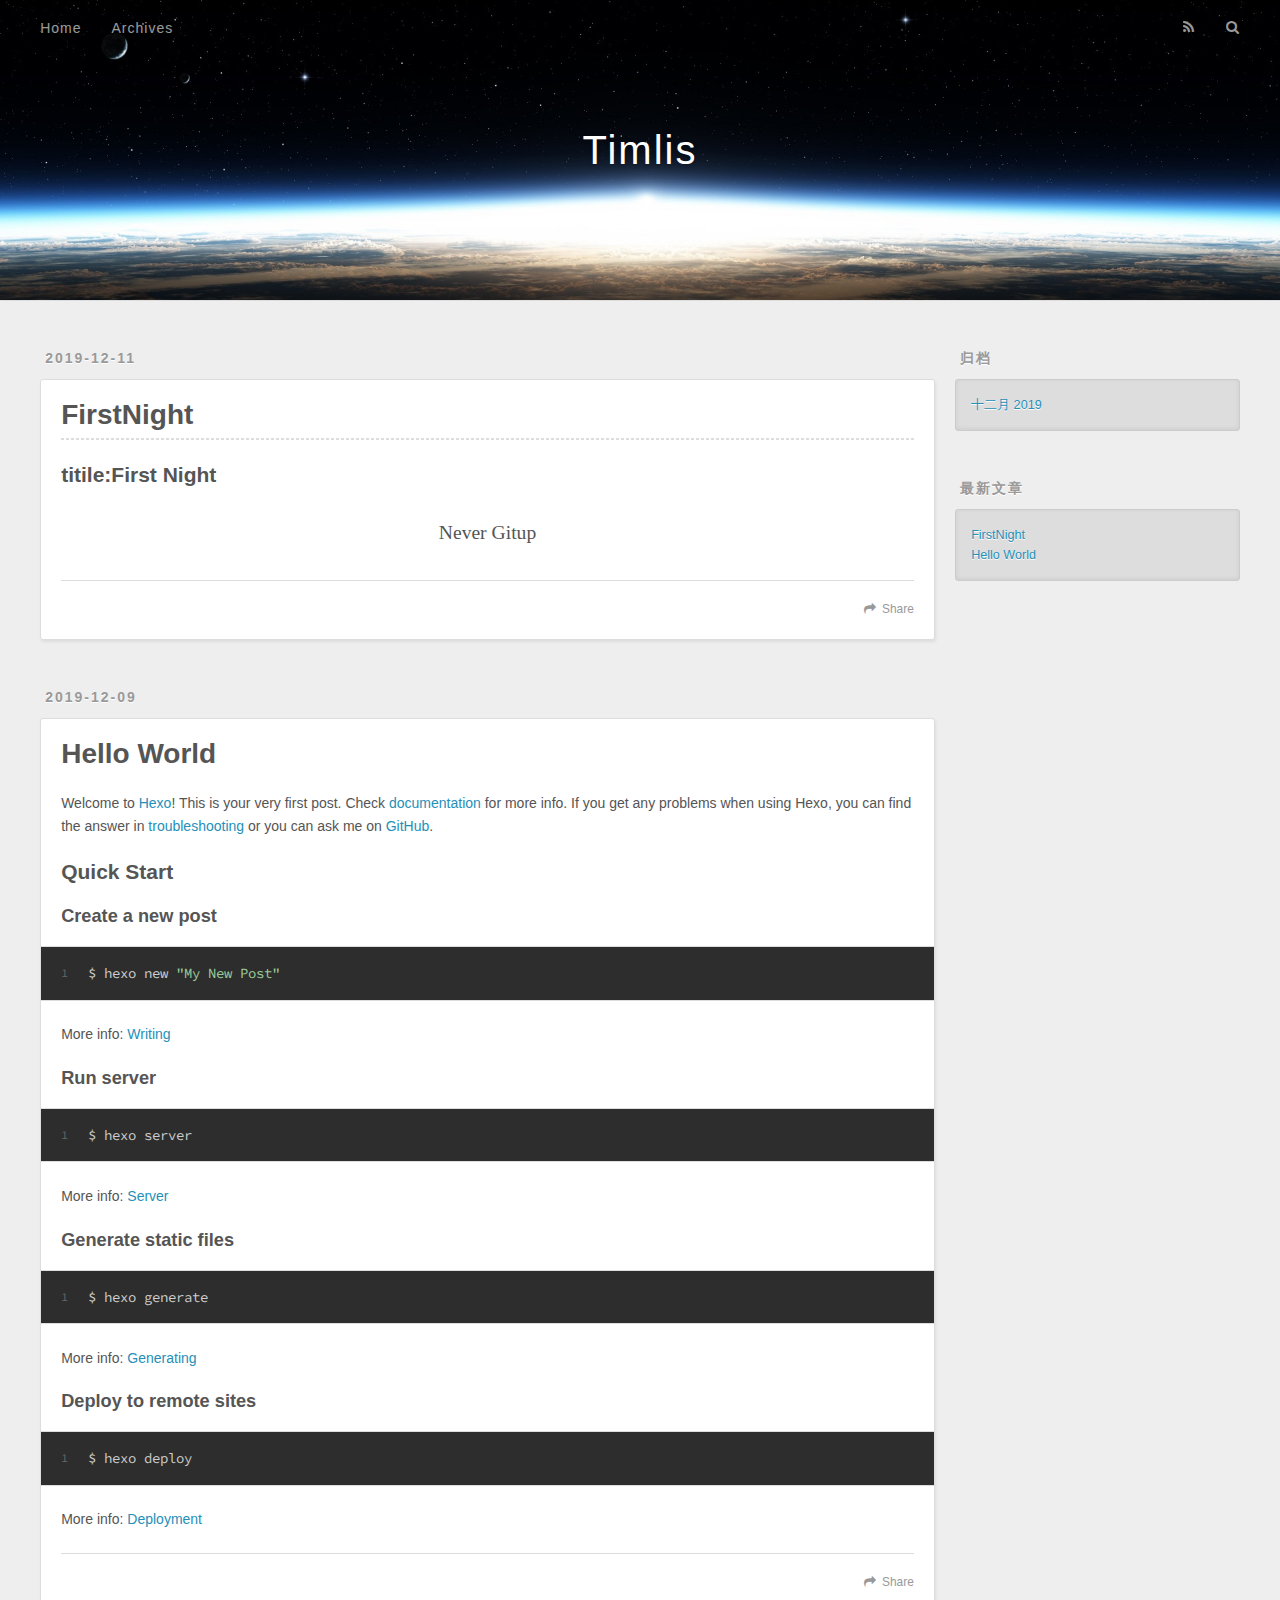
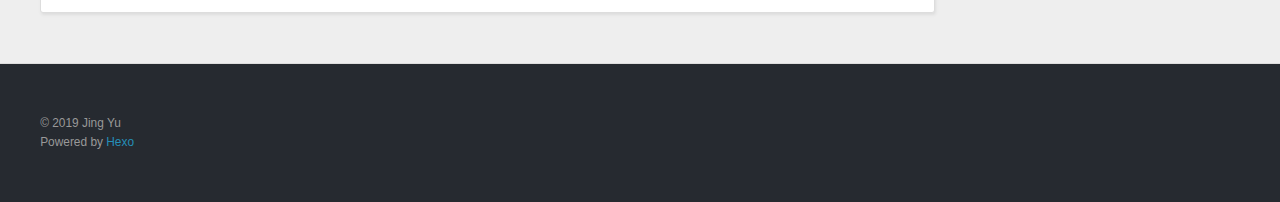
==== commit 8d80dd61: "Site updated: 2019-12-11 22:52:20" ====
--- a/index.html
+++ b/index.html
@@ -1,428 +1,129 @@
 <!DOCTYPE html>
-
-
-
-  
-
-
-<html class="theme-next muse use-motion" lang="zh-Hans">
+<html>
 <head>
-  <meta charset="UTF-8"/>
-<meta http-equiv="X-UA-Compatible" content="IE=edge" />
-<meta name="viewport" content="width=device-width, initial-scale=1, maximum-scale=1"/>
-<meta name="theme-color" content="#222">
-
-
-
-
-
-
-
-
-
-<meta http-equiv="Cache-Control" content="no-transform" />
-<meta http-equiv="Cache-Control" content="no-siteapp" />
-
-
-
-
-
-
-
-
-
-
-
-
-
-
-
-
-  
-  
-  <link href="/lib/fancybox/source/jquery.fancybox.css?v=2.1.5" rel="stylesheet" type="text/css" />
-
-
-
-
-
-
-
-<link href="/lib/font-awesome/css/font-awesome.min.css?v=4.6.2" rel="stylesheet" type="text/css" />
-
-<link href="/css/main.css?v=5.1.4" rel="stylesheet" type="text/css" />
-
-
-  <link rel="apple-touch-icon" sizes="180x180" href="/images/apple-touch-icon-next.png?v=5.1.4">
-
-
-  <link rel="icon" type="image/png" sizes="32x32" href="/images/favicon-32x32-next.png?v=5.1.4">
-
-
-  <link rel="icon" type="image/png" sizes="16x16" href="/images/favicon-16x16-next.png?v=5.1.4">
-
-
-  <link rel="mask-icon" href="/images/logo.svg?v=5.1.4" color="#222">
-
-
-
-
-
-  <meta name="keywords" content="Hexo, NexT" />
-
-
-
-
-
-
-
-
-
-
-<meta property="og:type" content="website">
+  <meta charset="utf-8">
+  
+
+  
+  <title>Timlis</title>
+  <meta name="viewport" content="width=device-width, initial-scale=1, maximum-scale=1">
+  <meta property="og:type" content="website">
 <meta property="og:title" content="Timlis">
 <meta property="og:url" content="http:&#x2F;&#x2F;yoursite.com&#x2F;index.html">
 <meta property="og:site_name" content="Timlis">
-<meta property="og:locale" content="zh-Hans">
+<meta property="og:locale" content="zh-CN">
 <meta name="twitter:card" content="summary">
-
-
-
-<script type="text/javascript" id="hexo.configurations">
-  var NexT = window.NexT || {};
-  var CONFIG = {
-    root: '/',
-    scheme: 'Muse',
-    version: '5.1.4',
-    sidebar: {"position":"left","display":"post","offset":12,"b2t":false,"scrollpercent":false,"onmobile":false},
-    fancybox: true,
-    tabs: true,
-    motion: {"enable":true,"async":false,"transition":{"post_block":"fadeIn","post_header":"slideDownIn","post_body":"slideDownIn","coll_header":"slideLeftIn","sidebar":"slideUpIn"}},
-    duoshuo: {
-      userId: '0',
-      author: '博主'
-    },
-    algolia: {
-      applicationID: '',
-      apiKey: '',
-      indexName: '',
-      hits: {"per_page":10},
-      labels: {"input_placeholder":"Search for Posts","hits_empty":"We didn't find any results for the search: ${query}","hits_stats":"${hits} results found in ${time} ms"}
-    }
-  };
-</script>
-
-
-
-  <link rel="canonical" href="http://yoursite.com/"/>
-
-
-
-
-
-  <title>Timlis</title>
-  
-
-
-
-
-
-
-
-
+  
+    <link rel="alternate" href="/atom.xml" title="Timlis" type="application/atom+xml">
+  
+  
+    <link rel="icon" href="/favicon.png">
+  
+  
+    <link href="//fonts.googleapis.com/css?family=Source+Code+Pro" rel="stylesheet" type="text/css">
+  
+  <link rel="stylesheet" href="/css/style.css">
 </head>
 
-<body itemscope itemtype="http://schema.org/WebPage" lang="zh-Hans">
-
-  
-  
-    
-  
-
-  <div class="container sidebar-position-left 
-  page-home">
-    <div class="headband"></div>
-
-    <header id="header" class="header" itemscope itemtype="http://schema.org/WPHeader">
-      <div class="header-inner"><div class="site-brand-wrapper">
-  <div class="site-meta ">
-    
-
-    <div class="custom-logo-site-title">
-      <a href="/"  class="brand" rel="start">
-        <span class="logo-line-before"><i></i></span>
-        <span class="site-title">Timlis</span>
-        <span class="logo-line-after"><i></i></span>
-      </a>
-    </div>
-      
-        <p class="site-subtitle"></p>
-      
-  </div>
-
-  <div class="site-nav-toggle">
-    <button>
-      <span class="btn-bar"></span>
-      <span class="btn-bar"></span>
-      <span class="btn-bar"></span>
-    </button>
-  </div>
-</div>
-
-<nav class="site-nav">
-  
-
-  
-    <ul id="menu" class="menu">
-      
-        
-        <li class="menu-item menu-item-home">
-          <a href="/%20" rel="section">
-            
-              <i class="menu-item-icon fa fa-fw fa-home"></i> <br />
-            
-            首页
-          </a>
-        </li>
-      
-        
-        <li class="menu-item menu-item-archives">
-          <a href="/archives/%20" rel="section">
-            
-              <i class="menu-item-icon fa fa-fw fa-archive"></i> <br />
-            
-            归档
-          </a>
-        </li>
-      
-
-      
-    </ul>
-  
-
-  
-</nav>
-
-
-
- </div>
-    </header>
-
-    <main id="main" class="main">
-      <div class="main-inner">
-        <div class="content-wrap">
-          <div id="content" class="content">
-            
-  <section id="posts" class="posts-expand">
-    
-      
-
-  
-
-  
-  
-  
-
-  <article class="post post-type-normal" itemscope itemtype="http://schema.org/Article">
-  
-  
-  
-  <div class="post-block">
-    <link itemprop="mainEntityOfPage" href="http://yoursite.com/2019/12/11/FirstNight/">
-
-    <span hidden itemprop="author" itemscope itemtype="http://schema.org/Person">
-      <meta itemprop="name" content="Jing Yu">
-      <meta itemprop="description" content="">
-      <meta itemprop="image" content="/images/avatar.gif">
-    </span>
-
-    <span hidden itemprop="publisher" itemscope itemtype="http://schema.org/Organization">
-      <meta itemprop="name" content="Timlis">
-    </span>
-
-    
-      <header class="post-header">
-
-        
-        
-          <h1 class="post-title" itemprop="name headline">
-                
-                <a class="post-title-link" href="/2019/12/11/FirstNight/" itemprop="url">FirstNight</a></h1>
-        
-
-        <div class="post-meta">
-          <span class="post-time">
-            
-              <span class="post-meta-item-icon">
-                <i class="fa fa-calendar-o"></i>
-              </span>
-              
-                <span class="post-meta-item-text">发表于</span>
-              
-              <time title="创建于" itemprop="dateCreated datePublished" datetime="2019-12-11T21:51:55+08:00">
-                2019-12-11
-              </time>
-            
-
-            
-
-            
-          </span>
-
-          
-
-          
-            
-          
-
-          
-          
-
-          
-
-          
-
-          
-
-        </div>
+<body>
+  <div id="container">
+    <div id="wrap">
+      <header id="header">
+  <div id="banner"></div>
+  <div id="header-outer" class="outer">
+    <div id="header-title" class="inner">
+      <h1 id="logo-wrap">
+        <a href="/" id="logo">Timlis</a>
+      </h1>
+      
+    </div>
+    <div id="header-inner" class="inner">
+      <nav id="main-nav">
+        <a id="main-nav-toggle" class="nav-icon"></a>
+        
+          <a class="main-nav-link" href="/">Home</a>
+        
+          <a class="main-nav-link" href="/archives">Archives</a>
+        
+      </nav>
+      <nav id="sub-nav">
+        
+          <a id="nav-rss-link" class="nav-icon" href="/atom.xml" title="RSS Feed"></a>
+        
+        <a id="nav-search-btn" class="nav-icon" title="搜索"></a>
+      </nav>
+      <div id="search-form-wrap">
+        <form action="//google.com/search" method="get" accept-charset="UTF-8" class="search-form"><input type="search" name="q" class="search-form-input" placeholder="Search"><button type="submit" class="search-form-submit">&#xF002;</button><input type="hidden" name="sitesearch" value="http://yoursite.com"></form>
+      </div>
+    </div>
+  </div>
+</header>
+      <div class="outer">
+        <section id="main">
+  
+    <article id="post-FirstNight" class="article article-type-post" itemscope itemprop="blogPost">
+  <div class="article-meta">
+    <a href="/2019/12/11/FirstNight/" class="article-date">
+  <time datetime="2019-12-11T13:51:55.229Z" itemprop="datePublished">2019-12-11</time>
+</a>
+    
+  </div>
+  <div class="article-inner">
+    
+    
+      <header class="article-header">
+        
+  
+    <h1 itemprop="name">
+      <a class="article-title" href="/2019/12/11/FirstNight/">FirstNight</a>
+    </h1>
+  
+
       </header>
     
-
-    
-    
-    
-    <div class="post-body" itemprop="articleBody">
-
-      
-      
-
-      
-        
-          
-            <hr>
+    <div class="article-entry" itemprop="articleBody">
+      
+        <hr>
 <h2 id="titile-First-Night"><a href="#titile-First-Night" class="headerlink" title="titile:First Night"></a>titile:First Night</h2><blockquote>
 <p>Never Gitup</p>
 </blockquote>
 
-          
-        
-      
-    </div>
-    
-    
-    
-
-    
-
-    
-
-    
-
-    <footer class="post-footer">
-      
-
-      
-
-      
-
-      
-      
-        <div class="post-eof"></div>
+      
+    </div>
+    <footer class="article-footer">
+      <a data-url="http://yoursite.com/2019/12/11/FirstNight/" data-id="ck41ex23400002tqe1to0at9t" class="article-share-link">Share</a>
+      
       
     </footer>
   </div>
   
-  
-  
-  </article>
-
-
-    
-      
-
-  
-
-  
-  
-  
-
-  <article class="post post-type-normal" itemscope itemtype="http://schema.org/Article">
-  
-  
-  
-  <div class="post-block">
-    <link itemprop="mainEntityOfPage" href="http://yoursite.com/2019/12/09/hello-world/">
-
-    <span hidden itemprop="author" itemscope itemtype="http://schema.org/Person">
-      <meta itemprop="name" content="Jing Yu">
-      <meta itemprop="description" content="">
-      <meta itemprop="image" content="/images/avatar.gif">
-    </span>
-
-    <span hidden itemprop="publisher" itemscope itemtype="http://schema.org/Organization">
-      <meta itemprop="name" content="Timlis">
-    </span>
-
-    
-      <header class="post-header">
-
-        
-        
-          <h1 class="post-title" itemprop="name headline">
-                
-                <a class="post-title-link" href="/2019/12/09/hello-world/" itemprop="url">Hello World</a></h1>
-        
-
-        <div class="post-meta">
-          <span class="post-time">
-            
-              <span class="post-meta-item-icon">
-                <i class="fa fa-calendar-o"></i>
-              </span>
-              
-                <span class="post-meta-item-text">发表于</span>
-              
-              <time title="创建于" itemprop="dateCreated datePublished" datetime="2019-12-09T11:15:38+08:00">
-                2019-12-09
-              </time>
-            
-
-            
-
-            
-          </span>
-
-          
-
-          
-            
-          
-
-          
-          
-
-          
-
-          
-
-          
-
-        </div>
+</article>
+
+
+  
+    <article id="post-hello-world" class="article article-type-post" itemscope itemprop="blogPost">
+  <div class="article-meta">
+    <a href="/2019/12/09/hello-world/" class="article-date">
+  <time datetime="2019-12-09T03:15:38.305Z" itemprop="datePublished">2019-12-09</time>
+</a>
+    
+  </div>
+  <div class="article-inner">
+    
+    
+      <header class="article-header">
+        
+  
+    <h1 itemprop="name">
+      <a class="article-title" href="/2019/12/09/hello-world/">Hello World</a>
+    </h1>
+  
+
       </header>
     
-
-    
-    
-    
-    <div class="post-body" itemprop="articleBody">
-
-      
-      
-
-      
-        
-          
-            <p>Welcome to <a href="https://hexo.io/" target="_blank" rel="noopener">Hexo</a>! This is your very first post. Check <a href="https://hexo.io/docs/" target="_blank" rel="noopener">documentation</a> for more info. If you get any problems when using Hexo, you can find the answer in <a href="https://hexo.io/docs/troubleshooting.html" target="_blank" rel="noopener">troubleshooting</a> or you can ask me on <a href="https://github.com/hexojs/hexo/issues" target="_blank" rel="noopener">GitHub</a>.</p>
+    <div class="article-entry" itemprop="articleBody">
+      
+        <p>Welcome to <a href="https://hexo.io/" target="_blank" rel="noopener">Hexo</a>! This is your very first post. Check <a href="https://hexo.io/docs/" target="_blank" rel="noopener">documentation</a> for more info. If you get any problems when using Hexo, you can find the answer in <a href="https://hexo.io/docs/troubleshooting.html" target="_blank" rel="noopener">troubleshooting</a> or you can ask me on <a href="https://github.com/hexojs/hexo/issues" target="_blank" rel="noopener">GitHub</a>.</p>
 <h2 id="Quick-Start"><a href="#Quick-Start" class="headerlink" title="Quick Start"></a>Quick Start</h2><h3 id="Create-a-new-post"><a href="#Create-a-new-post" class="headerlink" title="Create a new post"></a>Create a new post</h3><figure class="highlight bash"><table><tr><td class="gutter"><pre><span class="line">1</span></pre></td><td class="code"><pre><span class="line">$ hexo new <span class="string">"My New Post"</span></span></pre></td></tr></table></figure>
 
 <p>More info: <a href="https://hexo.io/docs/writing.html" target="_blank" rel="noopener">Writing</a></p>
@@ -436,307 +137,95 @@
 
 <p>More info: <a href="https://hexo.io/docs/one-command-deployment.html" target="_blank" rel="noopener">Deployment</a></p>
 
-          
-        
-      
-    </div>
-    
-    
-    
-
-    
-
-    
-
-    
-
-    <footer class="post-footer">
-      
-
-      
-
-      
-
-      
-      
-        <div class="post-eof"></div>
+      
+    </div>
+    <footer class="article-footer">
+      <a data-url="http://yoursite.com/2019/12/09/hello-world/" data-id="ck41ex23b00012tqe83gcbi7i" class="article-share-link">Share</a>
+      
       
     </footer>
   </div>
   
-  
-  
-  </article>
-
-
-    
-  </section>
-
-  
-
-
-          </div>
-          
-
-
-          
-
-        </div>
-        
-          
-  
-  <div class="sidebar-toggle">
-    <div class="sidebar-toggle-line-wrap">
-      <span class="sidebar-toggle-line sidebar-toggle-line-first"></span>
-      <span class="sidebar-toggle-line sidebar-toggle-line-middle"></span>
-      <span class="sidebar-toggle-line sidebar-toggle-line-last"></span>
-    </div>
-  </div>
-
-  <aside id="sidebar" class="sidebar">
-    
-    <div class="sidebar-inner">
-
-      
-
-      
-
-      <section class="site-overview-wrap sidebar-panel sidebar-panel-active">
-        <div class="site-overview">
-          <div class="site-author motion-element" itemprop="author" itemscope itemtype="http://schema.org/Person">
-            
-              <p class="site-author-name" itemprop="name">Jing Yu</p>
-              <p class="site-description motion-element" itemprop="description"></p>
-          </div>
-
-          <nav class="site-state motion-element">
-
-            
-              <div class="site-state-item site-state-posts">
-              
-                <a href="/archives/%20%7C%7C%20archive">
-              
-                  <span class="site-state-item-count">2</span>
-                  <span class="site-state-item-name">日志</span>
-                </a>
-              </div>
-            
-
-            
-
-            
-
-          </nav>
-
-          
-
-          
-
-          
-          
-
-          
-          
-
-          
-
-        </div>
-      </section>
-
-      
-
-      
-
-    </div>
-  </aside>
-
-
+</article>
+
+
+  
+
+
+</section>
+        
+          <aside id="sidebar">
+  
+    
+
+  
+    
+
+  
+    
+  
+    
+  <div class="widget-wrap">
+    <h3 class="widget-title">归档</h3>
+    <div class="widget">
+      <ul class="archive-list"><li class="archive-list-item"><a class="archive-list-link" href="/archives/2019/12/">十二月 2019</a></li></ul>
+    </div>
+  </div>
+
+
+  
+    
+  <div class="widget-wrap">
+    <h3 class="widget-title">最新文章</h3>
+    <div class="widget">
+      <ul>
+        
+          <li>
+            <a href="/2019/12/11/FirstNight/">FirstNight</a>
+          </li>
+        
+          <li>
+            <a href="/2019/12/09/hello-world/">Hello World</a>
+          </li>
+        
+      </ul>
+    </div>
+  </div>
+
+  
+</aside>
         
       </div>
-    </main>
-
-    <footer id="footer" class="footer">
-      <div class="footer-inner">
-        <div class="copyright">&copy; <span itemprop="copyrightYear">2019</span>
-  <span class="with-love">
-    <i class="fa fa-user"></i>
-  </span>
-  <span class="author" itemprop="copyrightHolder">Jing Yu</span>
-
-  
-</div>
-
-
-  <div class="powered-by">由 <a class="theme-link" target="_blank" href="https://hexo.io">Hexo</a> 强力驱动</div>
-
-
-
-  <span class="post-meta-divider">|</span>
-
-
-
-  <div class="theme-info">主题 &mdash; <a class="theme-link" target="_blank" href="https://github.com/iissnan/hexo-theme-next">NexT.Muse</a> v5.1.4</div>
-
-
-
-
-        
-
-
-
-
-
-
-
-        
-      </div>
-    </footer>
-
-    
-      <div class="back-to-top">
-        <i class="fa fa-arrow-up"></i>
-        
-      </div>
-    
-
-    
-
-  </div>
-
-  
-
-<script type="text/javascript">
-  if (Object.prototype.toString.call(window.Promise) !== '[object Function]') {
-    window.Promise = null;
-  }
-</script>
-
-
-
-
-
-
-
-
-
-  
-
-
-
-
-
-
-
-
-
-
-
-
-  
-  
-    <script type="text/javascript" src="/lib/jquery/index.js?v=2.1.3"></script>
-  
-
-  
-  
-    <script type="text/javascript" src="/lib/fastclick/lib/fastclick.min.js?v=1.0.6"></script>
-  
-
-  
-  
-    <script type="text/javascript" src="/lib/jquery_lazyload/jquery.lazyload.js?v=1.9.7"></script>
-  
-
-  
-  
-    <script type="text/javascript" src="/lib/velocity/velocity.min.js?v=1.2.1"></script>
-  
-
-  
-  
-    <script type="text/javascript" src="/lib/velocity/velocity.ui.min.js?v=1.2.1"></script>
-  
-
-  
-  
-    <script type="text/javascript" src="/lib/fancybox/source/jquery.fancybox.pack.js?v=2.1.5"></script>
-  
-
-
-  
-
-
-  <script type="text/javascript" src="/js/src/utils.js?v=5.1.4"></script>
-
-  <script type="text/javascript" src="/js/src/motion.js?v=5.1.4"></script>
-
-
-
-  
-  
-
-  
-
-  
-
-
-  <script type="text/javascript" src="/js/src/bootstrap.js?v=5.1.4"></script>
-
-
-
-  
-
-
-  
-
-
-
-
-	
-
-
-
-
-
-  
-
-
-
-
-
-  
-
-
-
-
-
-
-
-
-
-
-
-
-  
-
-
-
-
-
-  
-
-  
-
-  
-
-  
-  
-
-  
-
-  
-
-  
-
+      <footer id="footer">
+  
+  <div class="outer">
+    <div id="footer-info" class="inner">
+      &copy; 2019 Jing Yu<br>
+      Powered by <a href="http://hexo.io/" target="_blank">Hexo</a>
+    </div>
+  </div>
+</footer>
+    </div>
+    <nav id="mobile-nav">
+  
+    <a href="/" class="mobile-nav-link">Home</a>
+  
+    <a href="/archives" class="mobile-nav-link">Archives</a>
+  
+</nav>
+    
+
+<script src="//ajax.googleapis.com/ajax/libs/jquery/2.0.3/jquery.min.js"></script>
+
+
+  <link rel="stylesheet" href="/fancybox/jquery.fancybox.css">
+  <script src="/fancybox/jquery.fancybox.pack.js"></script>
+
+
+<script src="/js/script.js"></script>
+
+
+
+  </div>
 </body>
-</html>
+</html>--- a/css/style.css
+++ b/css/style.css
@@ -0,0 +1,1374 @@
+body {
+  width: 100%;
+}
+body:before,
+body:after {
+  content: "";
+  display: table;
+}
+body:after {
+  clear: both;
+}
+html,
+body,
+div,
+span,
+applet,
+object,
+iframe,
+h1,
+h2,
+h3,
+h4,
+h5,
+h6,
+p,
+blockquote,
+pre,
+a,
+abbr,
+acronym,
+address,
+big,
+cite,
+code,
+del,
+dfn,
+em,
+img,
+ins,
+kbd,
+q,
+s,
+samp,
+small,
+strike,
+strong,
+sub,
+sup,
+tt,
+var,
+dl,
+dt,
+dd,
+ol,
+ul,
+li,
+fieldset,
+form,
+label,
+legend,
+table,
+caption,
+tbody,
+tfoot,
+thead,
+tr,
+th,
+td {
+  margin: 0;
+  padding: 0;
+  border: 0;
+  outline: 0;
+  font-weight: inherit;
+  font-style: inherit;
+  font-family: inherit;
+  font-size: 100%;
+  vertical-align: baseline;
+}
+body {
+  line-height: 1;
+  color: #000;
+  background: #fff;
+}
+ol,
+ul {
+  list-style: none;
+}
+table {
+  border-collapse: separate;
+  border-spacing: 0;
+  vertical-align: middle;
+}
+caption,
+th,
+td {
+  text-align: left;
+  font-weight: normal;
+  vertical-align: middle;
+}
+a img {
+  border: none;
+}
+input,
+button {
+  margin: 0;
+  padding: 0;
+}
+input::-moz-focus-inner,
+button::-moz-focus-inner {
+  border: 0;
+  padding: 0;
+}
+@font-face {
+  font-family: FontAwesome;
+  font-style: normal;
+  font-weight: normal;
+  src: url("fonts/fontawesome-webfont.eot?v=#4.0.3");
+  src: url("fonts/fontawesome-webfont.eot?#iefix&v=#4.0.3") format("embedded-opentype"), url("fonts/fontawesome-webfont.woff?v=#4.0.3") format("woff"), url("fonts/fontawesome-webfont.ttf?v=#4.0.3") format("truetype"), url("fonts/fontawesome-webfont.svg#fontawesomeregular?v=#4.0.3") format("svg");
+}
+html,
+body,
+#container {
+  height: 100%;
+}
+body {
+  background: #eee;
+  font: 14px -apple-system, BlinkMacSystemFont, "Segoe UI", "Roboto", "Oxygen", "Ubuntu", "Cantarell", "Fira Sans", "Droid Sans", "Helvetica Neue", sans-serif;
+  -webkit-text-size-adjust: 100%;
+}
+.outer {
+  max-width: 1220px;
+  margin: 0 auto;
+  padding: 0 20px;
+}
+.outer:before,
+.outer:after {
+  content: "";
+  display: table;
+}
+.outer:after {
+  clear: both;
+}
+.inner {
+  display: inline;
+  float: left;
+  width: 98.33333333333333%;
+  margin: 0 0.833333333333333%;
+}
+.left,
+.alignleft {
+  float: left;
+}
+.right,
+.alignright {
+  float: right;
+}
+.clear {
+  clear: both;
+}
+#container {
+  position: relative;
+}
+.mobile-nav-on {
+  overflow: hidden;
+}
+#wrap {
+  height: 100%;
+  width: 100%;
+  position: absolute;
+  top: 0;
+  left: 0;
+  -webkit-transition: 0.2s ease-out;
+  -moz-transition: 0.2s ease-out;
+  -ms-transition: 0.2s ease-out;
+  transition: 0.2s ease-out;
+  z-index: 1;
+  background: #eee;
+}
+.mobile-nav-on #wrap {
+  left: 280px;
+}
+@media screen and (min-width: 768px) {
+  #main {
+    display: inline;
+    float: left;
+    width: 73.33333333333333%;
+    margin: 0 0.833333333333333%;
+  }
+}
+.article-date,
+.article-category-link,
+.archive-year,
+.widget-title {
+  text-decoration: none;
+  text-transform: uppercase;
+  letter-spacing: 2px;
+  color: #999;
+  margin-bottom: 1em;
+  margin-left: 5px;
+  line-height: 1em;
+  text-shadow: 0 1px #fff;
+  font-weight: bold;
+}
+.article-inner,
+.archive-article-inner {
+  background: #fff;
+  -webkit-box-shadow: 1px 2px 3px #ddd;
+  box-shadow: 1px 2px 3px #ddd;
+  border: 1px solid #ddd;
+  border-radius: 3px;
+}
+.article-entry h1,
+.widget h1 {
+  font-size: 2em;
+}
+.article-entry h2,
+.widget h2 {
+  font-size: 1.5em;
+}
+.article-entry h3,
+.widget h3 {
+  font-size: 1.3em;
+}
+.article-entry h4,
+.widget h4 {
+  font-size: 1.2em;
+}
+.article-entry h5,
+.widget h5 {
+  font-size: 1em;
+}
+.article-entry h6,
+.widget h6 {
+  font-size: 1em;
+  color: #999;
+}
+.article-entry hr,
+.widget hr {
+  border: 1px dashed #ddd;
+}
+.article-entry strong,
+.widget strong {
+  font-weight: bold;
+}
+.article-entry em,
+.widget em,
+.article-entry cite,
+.widget cite {
+  font-style: italic;
+}
+.article-entry sup,
+.widget sup,
+.article-entry sub,
+.widget sub {
+  font-size: 0.75em;
+  line-height: 0;
+  position: relative;
+  vertical-align: baseline;
+}
+.article-entry sup,
+.widget sup {
+  top: -0.5em;
+}
+.article-entry sub,
+.widget sub {
+  bottom: -0.2em;
+}
+.article-entry small,
+.widget small {
+  font-size: 0.85em;
+}
+.article-entry acronym,
+.widget acronym,
+.article-entry abbr,
+.widget abbr {
+  border-bottom: 1px dotted;
+}
+.article-entry ul,
+.widget ul,
+.article-entry ol,
+.widget ol,
+.article-entry dl,
+.widget dl {
+  margin: 0 20px;
+  line-height: 1.6em;
+}
+.article-entry ul ul,
+.widget ul ul,
+.article-entry ol ul,
+.widget ol ul,
+.article-entry ul ol,
+.widget ul ol,
+.article-entry ol ol,
+.widget ol ol {
+  margin-top: 0;
+  margin-bottom: 0;
+}
+.article-entry ul,
+.widget ul {
+  list-style: disc;
+}
+.article-entry ol,
+.widget ol {
+  list-style: decimal;
+}
+.article-entry dt,
+.widget dt {
+  font-weight: bold;
+}
+#header {
+  height: 300px;
+  position: relative;
+  border-bottom: 1px solid #ddd;
+}
+#header:before,
+#header:after {
+  content: "";
+  position: absolute;
+  left: 0;
+  right: 0;
+  height: 40px;
+}
+#header:before {
+  top: 0;
+  background: -webkit-linear-gradient(rgba(0,0,0,0.2), transparent);
+  background: -moz-linear-gradient(rgba(0,0,0,0.2), transparent);
+  background: -ms-linear-gradient(rgba(0,0,0,0.2), transparent);
+  background: linear-gradient(rgba(0,0,0,0.2), transparent);
+}
+#header:after {
+  bottom: 0;
+  background: -webkit-linear-gradient(transparent, rgba(0,0,0,0.2));
+  background: -moz-linear-gradient(transparent, rgba(0,0,0,0.2));
+  background: -ms-linear-gradient(transparent, rgba(0,0,0,0.2));
+  background: linear-gradient(transparent, rgba(0,0,0,0.2));
+}
+#header-outer {
+  height: 100%;
+  position: relative;
+}
+#header-inner {
+  position: relative;
+  overflow: hidden;
+}
+#banner {
+  position: absolute;
+  top: 0;
+  left: 0;
+  width: 100%;
+  height: 100%;
+  background: url("images/banner.jpg") center #000;
+  -webkit-background-size: cover;
+  -moz-background-size: cover;
+  background-size: cover;
+  z-index: -1;
+}
+#header-title {
+  text-align: center;
+  height: 40px;
+  position: absolute;
+  top: 50%;
+  left: 0;
+  margin-top: -20px;
+}
+#logo,
+#subtitle {
+  text-decoration: none;
+  color: #fff;
+  font-weight: 300;
+  text-shadow: 0 1px 4px rgba(0,0,0,0.3);
+}
+#logo {
+  font-size: 40px;
+  line-height: 40px;
+  letter-spacing: 2px;
+}
+#subtitle {
+  font-size: 16px;
+  line-height: 16px;
+  letter-spacing: 1px;
+}
+#subtitle-wrap {
+  margin-top: 16px;
+}
+#main-nav {
+  float: left;
+  margin-left: -15px;
+}
+.nav-icon,
+.main-nav-link {
+  float: left;
+  color: #fff;
+  opacity: 0.6;
+  text-decoration: none;
+  text-shadow: 0 1px rgba(0,0,0,0.2);
+  -webkit-transition: opacity 0.2s;
+  -moz-transition: opacity 0.2s;
+  -ms-transition: opacity 0.2s;
+  transition: opacity 0.2s;
+  display: block;
+  padding: 20px 15px;
+}
+.nav-icon:hover,
+.main-nav-link:hover {
+  opacity: 1;
+}
+.nav-icon {
+  font-family: FontAwesome;
+  text-align: center;
+  font-size: 14px;
+  width: 14px;
+  height: 14px;
+  padding: 20px 15px;
+  position: relative;
+  cursor: pointer;
+}
+.main-nav-link {
+  font-weight: 300;
+  letter-spacing: 1px;
+}
+@media screen and (max-width: 479px) {
+  .main-nav-link {
+    display: none;
+  }
+}
+#main-nav-toggle {
+  display: none;
+}
+#main-nav-toggle:before {
+  content: "\f0c9";
+}
+@media screen and (max-width: 479px) {
+  #main-nav-toggle {
+    display: block;
+  }
+}
+#sub-nav {
+  float: right;
+  margin-right: -15px;
+}
+#nav-rss-link:before {
+  content: "\f09e";
+}
+#nav-search-btn:before {
+  content: "\f002";
+}
+#search-form-wrap {
+  position: absolute;
+  top: 15px;
+  width: 150px;
+  height: 30px;
+  right: -150px;
+  opacity: 0;
+  -webkit-transition: 0.2s ease-out;
+  -moz-transition: 0.2s ease-out;
+  -ms-transition: 0.2s ease-out;
+  transition: 0.2s ease-out;
+}
+#search-form-wrap.on {
+  opacity: 1;
+  right: 0;
+}
+@media screen and (max-width: 479px) {
+  #search-form-wrap {
+    width: 100%;
+    right: -100%;
+  }
+}
+.search-form {
+  position: absolute;
+  top: 0;
+  left: 0;
+  right: 0;
+  background: #fff;
+  padding: 5px 15px;
+  border-radius: 15px;
+  -webkit-box-shadow: 0 0 10px rgba(0,0,0,0.3);
+  box-shadow: 0 0 10px rgba(0,0,0,0.3);
+}
+.search-form-input {
+  border: none;
+  background: none;
+  color: #555;
+  width: 100%;
+  font: 13px -apple-system, BlinkMacSystemFont, "Segoe UI", "Roboto", "Oxygen", "Ubuntu", "Cantarell", "Fira Sans", "Droid Sans", "Helvetica Neue", sans-serif;
+  outline: none;
+}
+.search-form-input::-webkit-search-results-decoration,
+.search-form-input::-webkit-search-cancel-button {
+  -webkit-appearance: none;
+}
+.search-form-submit {
+  position: absolute;
+  top: 50%;
+  right: 10px;
+  margin-top: -7px;
+  font: 13px FontAwesome;
+  border: none;
+  background: none;
+  color: #bbb;
+  cursor: pointer;
+}
+.search-form-submit:hover,
+.search-form-submit:focus {
+  color: #777;
+}
+.article {
+  margin: 50px 0;
+}
+.article-inner {
+  overflow: hidden;
+}
+.article-meta:before,
+.article-meta:after {
+  content: "";
+  display: table;
+}
+.article-meta:after {
+  clear: both;
+}
+.article-date {
+  float: left;
+}
+.article-category {
+  float: left;
+  line-height: 1em;
+  color: #ccc;
+  text-shadow: 0 1px #fff;
+  margin-left: 8px;
+}
+.article-category:before {
+  content: "\2022";
+}
+.article-category-link {
+  margin: 0 12px 1em;
+}
+.article-header {
+  padding: 20px 20px 0;
+}
+.article-title {
+  text-decoration: none;
+  font-size: 2em;
+  font-weight: bold;
+  color: #555;
+  line-height: 1.1em;
+  -webkit-transition: color 0.2s;
+  -moz-transition: color 0.2s;
+  -ms-transition: color 0.2s;
+  transition: color 0.2s;
+}
+a.article-title:hover {
+  color: #258fb8;
+}
+.article-entry {
+  color: #555;
+  padding: 0 20px;
+}
+.article-entry:before,
+.article-entry:after {
+  content: "";
+  display: table;
+}
+.article-entry:after {
+  clear: both;
+}
+.article-entry p,
+.article-entry table {
+  line-height: 1.6em;
+  margin: 1.6em 0;
+}
+.article-entry h1,
+.article-entry h2,
+.article-entry h3,
+.article-entry h4,
+.article-entry h5,
+.article-entry h6 {
+  font-weight: bold;
+}
+.article-entry h1,
+.article-entry h2,
+.article-entry h3,
+.article-entry h4,
+.article-entry h5,
+.article-entry h6 {
+  line-height: 1.1em;
+  margin: 1.1em 0;
+}
+.article-entry a {
+  color: #258fb8;
+  text-decoration: none;
+}
+.article-entry a:hover {
+  text-decoration: underline;
+}
+.article-entry ul,
+.article-entry ol,
+.article-entry dl {
+  margin-top: 1.6em;
+  margin-bottom: 1.6em;
+}
+.article-entry img,
+.article-entry video {
+  max-width: 100%;
+  height: auto;
+  display: block;
+  margin: auto;
+}
+.article-entry iframe {
+  border: none;
+}
+.article-entry table {
+  width: 100%;
+  border-collapse: collapse;
+  border-spacing: 0;
+}
+.article-entry th {
+  font-weight: bold;
+  border-bottom: 3px solid #ddd;
+  padding-bottom: 0.5em;
+}
+.article-entry td {
+  border-bottom: 1px solid #ddd;
+  padding: 10px 0;
+}
+.article-entry blockquote {
+  font-family: Georgia, "Times New Roman", serif;
+  font-size: 1.4em;
+  margin: 1.6em 20px;
+  text-align: center;
+}
+.article-entry blockquote footer {
+  font-size: 14px;
+  margin: 1.6em 0;
+  font-family: -apple-system, BlinkMacSystemFont, "Segoe UI", "Roboto", "Oxygen", "Ubuntu", "Cantarell", "Fira Sans", "Droid Sans", "Helvetica Neue", sans-serif;
+}
+.article-entry blockquote footer cite:before {
+  content: "—";
+  padding: 0 0.5em;
+}
+.article-entry .pullquote {
+  text-align: left;
+  width: 45%;
+  margin: 0;
+}
+.article-entry .pullquote.left {
+  margin-left: 0.5em;
+  margin-right: 1em;
+}
+.article-entry .pullquote.right {
+  margin-right: 0.5em;
+  margin-left: 1em;
+}
+.article-entry .caption {
+  color: #999;
+  display: block;
+  font-size: 0.9em;
+  margin-top: 0.5em;
+  position: relative;
+  text-align: center;
+}
+.article-entry .video-container {
+  position: relative;
+  padding-top: 56.25%;
+  height: 0;
+  overflow: hidden;
+}
+.article-entry .video-container iframe,
+.article-entry .video-container object,
+.article-entry .video-container embed {
+  position: absolute;
+  top: 0;
+  left: 0;
+  width: 100%;
+  height: 100%;
+  margin-top: 0;
+}
+.article-more-link a {
+  display: inline-block;
+  line-height: 1em;
+  padding: 6px 15px;
+  border-radius: 15px;
+  background: #eee;
+  color: #999;
+  text-shadow: 0 1px #fff;
+  text-decoration: none;
+}
+.article-more-link a:hover {
+  background: #258fb8;
+  color: #fff;
+  text-decoration: none;
+  text-shadow: 0 1px #1e7293;
+}
+.article-footer {
+  font-size: 0.85em;
+  line-height: 1.6em;
+  border-top: 1px solid #ddd;
+  padding-top: 1.6em;
+  margin: 0 20px 20px;
+}
+.article-footer:before,
+.article-footer:after {
+  content: "";
+  display: table;
+}
+.article-footer:after {
+  clear: both;
+}
+.article-footer a {
+  color: #999;
+  text-decoration: none;
+}
+.article-footer a:hover {
+  color: #555;
+}
+.article-tag-list-item {
+  float: left;
+  margin-right: 10px;
+}
+.article-tag-list-link:before {
+  content: "#";
+}
+.article-comment-link {
+  float: right;
+}
+.article-comment-link:before {
+  content: "\f075";
+  font-family: FontAwesome;
+  padding-right: 8px;
+}
+.article-share-link {
+  cursor: pointer;
+  float: right;
+  margin-left: 20px;
+}
+.article-share-link:before {
+  content: "\f064";
+  font-family: FontAwesome;
+  padding-right: 6px;
+}
+#article-nav {
+  position: relative;
+}
+#article-nav:before,
+#article-nav:after {
+  content: "";
+  display: table;
+}
+#article-nav:after {
+  clear: both;
+}
+@media screen and (min-width: 768px) {
+  #article-nav {
+    margin: 50px 0;
+  }
+  #article-nav:before {
+    width: 8px;
+    height: 8px;
+    position: absolute;
+    top: 50%;
+    left: 50%;
+    margin-top: -4px;
+    margin-left: -4px;
+    content: "";
+    border-radius: 50%;
+    background: #ddd;
+    -webkit-box-shadow: 0 1px 2px #fff;
+    box-shadow: 0 1px 2px #fff;
+  }
+}
+.article-nav-link-wrap {
+  text-decoration: none;
+  text-shadow: 0 1px #fff;
+  color: #999;
+  -webkit-box-sizing: border-box;
+  -moz-box-sizing: border-box;
+  box-sizing: border-box;
+  margin-top: 50px;
+  text-align: center;
+  display: block;
+}
+.article-nav-link-wrap:hover {
+  color: #555;
+}
+@media screen and (min-width: 768px) {
+  .article-nav-link-wrap {
+    width: 50%;
+    margin-top: 0;
+  }
+}
+@media screen and (min-width: 768px) {
+  #article-nav-newer {
+    float: left;
+    text-align: right;
+    padding-right: 20px;
+  }
+}
+@media screen and (min-width: 768px) {
+  #article-nav-older {
+    float: right;
+    text-align: left;
+    padding-left: 20px;
+  }
+}
+.article-nav-caption {
+  text-transform: uppercase;
+  letter-spacing: 2px;
+  color: #ddd;
+  line-height: 1em;
+  font-weight: bold;
+}
+#article-nav-newer .article-nav-caption {
+  margin-right: -2px;
+}
+.article-nav-title {
+  font-size: 0.85em;
+  line-height: 1.6em;
+  margin-top: 0.5em;
+}
+.article-share-box {
+  position: absolute;
+  display: none;
+  background: #fff;
+  -webkit-box-shadow: 1px 2px 10px rgba(0,0,0,0.2);
+  box-shadow: 1px 2px 10px rgba(0,0,0,0.2);
+  border-radius: 3px;
+  margin-left: -145px;
+  overflow: hidden;
+  z-index: 1;
+}
+.article-share-box.on {
+  display: block;
+}
+.article-share-input {
+  width: 100%;
+  background: none;
+  -webkit-box-sizing: border-box;
+  -moz-box-sizing: border-box;
+  box-sizing: border-box;
+  font: 14px -apple-system, BlinkMacSystemFont, "Segoe UI", "Roboto", "Oxygen", "Ubuntu", "Cantarell", "Fira Sans", "Droid Sans", "Helvetica Neue", sans-serif;
+  padding: 0 15px;
+  color: #555;
+  outline: none;
+  border: 1px solid #ddd;
+  border-radius: 3px 3px 0 0;
+  height: 36px;
+  line-height: 36px;
+}
+.article-share-links {
+  background: #eee;
+}
+.article-share-links:before,
+.article-share-links:after {
+  content: "";
+  display: table;
+}
+.article-share-links:after {
+  clear: both;
+}
+.article-share-twitter,
+.article-share-facebook,
+.article-share-pinterest,
+.article-share-google {
+  width: 50px;
+  height: 36px;
+  display: block;
+  float: left;
+  position: relative;
+  color: #999;
+  text-shadow: 0 1px #fff;
+}
+.article-share-twitter:before,
+.article-share-facebook:before,
+.article-share-pinterest:before,
+.article-share-google:before {
+  font-size: 20px;
+  font-family: FontAwesome;
+  width: 20px;
+  height: 20px;
+  position: absolute;
+  top: 50%;
+  left: 50%;
+  margin-top: -10px;
+  margin-left: -10px;
+  text-align: center;
+}
+.article-share-twitter:hover,
+.article-share-facebook:hover,
+.article-share-pinterest:hover,
+.article-share-google:hover {
+  color: #fff;
+}
+.article-share-twitter:before {
+  content: "\f099";
+}
+.article-share-twitter:hover {
+  background: #00aced;
+  text-shadow: 0 1px #008abe;
+}
+.article-share-facebook:before {
+  content: "\f09a";
+}
+.article-share-facebook:hover {
+  background: #3b5998;
+  text-shadow: 0 1px #2f477a;
+}
+.article-share-pinterest:before {
+  content: "\f0d2";
+}
+.article-share-pinterest:hover {
+  background: #cb2027;
+  text-shadow: 0 1px #a21a1f;
+}
+.article-share-google:before {
+  content: "\f0d5";
+}
+.article-share-google:hover {
+  background: #dd4b39;
+  text-shadow: 0 1px #be3221;
+}
+.article-gallery {
+  background: #000;
+  position: relative;
+}
+.article-gallery-photos {
+  position: relative;
+  overflow: hidden;
+}
+.article-gallery-img {
+  display: none;
+  max-width: 100%;
+}
+.article-gallery-img:first-child {
+  display: block;
+}
+.article-gallery-img.loaded {
+  position: absolute;
+  display: block;
+}
+.article-gallery-img img {
+  display: block;
+  max-width: 100%;
+  margin: 0 auto;
+}
+#comments {
+  background: #fff;
+  -webkit-box-shadow: 1px 2px 3px #ddd;
+  box-shadow: 1px 2px 3px #ddd;
+  padding: 20px;
+  border: 1px solid #ddd;
+  border-radius: 3px;
+  margin: 50px 0;
+}
+#comments a {
+  color: #258fb8;
+}
+.archives-wrap {
+  margin: 50px 0;
+}
+.archives:before,
+.archives:after {
+  content: "";
+  display: table;
+}
+.archives:after {
+  clear: both;
+}
+.archive-year-wrap {
+  margin-bottom: 1em;
+}
+.archives {
+  -webkit-column-gap: 10px;
+  -moz-column-gap: 10px;
+  column-gap: 10px;
+}
+@media screen and (min-width: 480px) and (max-width: 767px) {
+  .archives {
+    -webkit-column-count: 2;
+    -moz-column-count: 2;
+    column-count: 2;
+  }
+}
+@media screen and (min-width: 768px) {
+  .archives {
+    -webkit-column-count: 3;
+    -moz-column-count: 3;
+    column-count: 3;
+  }
+}
+.archive-article {
+  -webkit-column-break-inside: avoid;
+  page-break-inside: avoid;
+  overflow: hidden;
+  break-inside: avoid-column;
+}
+.archive-article-inner {
+  padding: 10px;
+  margin-bottom: 15px;
+}
+.archive-article-title {
+  text-decoration: none;
+  font-weight: bold;
+  color: #555;
+  -webkit-transition: color 0.2s;
+  -moz-transition: color 0.2s;
+  -ms-transition: color 0.2s;
+  transition: color 0.2s;
+  line-height: 1.6em;
+}
+.archive-article-title:hover {
+  color: #258fb8;
+}
+.archive-article-footer {
+  margin-top: 1em;
+}
+.archive-article-date {
+  color: #999;
+  text-decoration: none;
+  font-size: 0.85em;
+  line-height: 1em;
+  margin-bottom: 0.5em;
+  display: block;
+}
+#page-nav {
+  margin: 50px auto;
+  background: #fff;
+  -webkit-box-shadow: 1px 2px 3px #ddd;
+  box-shadow: 1px 2px 3px #ddd;
+  border: 1px solid #ddd;
+  border-radius: 3px;
+  text-align: center;
+  color: #999;
+  overflow: hidden;
+}
+#page-nav:before,
+#page-nav:after {
+  content: "";
+  display: table;
+}
+#page-nav:after {
+  clear: both;
+}
+#page-nav a,
+#page-nav span {
+  padding: 10px 20px;
+  line-height: 1;
+  height: 2ex;
+}
+#page-nav a {
+  color: #999;
+  text-decoration: none;
+}
+#page-nav a:hover {
+  background: #999;
+  color: #fff;
+}
+#page-nav .prev {
+  float: left;
+}
+#page-nav .next {
+  float: right;
+}
+#page-nav .page-number {
+  display: inline-block;
+}
+@media screen and (max-width: 479px) {
+  #page-nav .page-number {
+    display: none;
+  }
+}
+#page-nav .current {
+  color: #555;
+  font-weight: bold;
+}
+#page-nav .space {
+  color: #ddd;
+}
+#footer {
+  background: #262a30;
+  padding: 50px 0;
+  border-top: 1px solid #ddd;
+  color: #999;
+}
+#footer a {
+  color: #258fb8;
+  text-decoration: none;
+}
+#footer a:hover {
+  text-decoration: underline;
+}
+#footer-info {
+  line-height: 1.6em;
+  font-size: 0.85em;
+}
+.article-entry pre,
+.article-entry .highlight {
+  background: #2d2d2d;
+  margin: 0 -20px;
+  padding: 15px 20px;
+  border-style: solid;
+  border-color: #ddd;
+  border-width: 1px 0;
+  overflow: auto;
+  color: #ccc;
+  line-height: 22.400000000000002px;
+}
+.article-entry .highlight .gutter pre,
+.article-entry .gist .gist-file .gist-data .line-numbers {
+  color: #666;
+  font-size: 0.85em;
+}
+.article-entry pre,
+.article-entry code {
+  font-family: "Source Code Pro", Consolas, Monaco, Menlo, Consolas, monospace;
+}
+.article-entry code {
+  background: #eee;
+  text-shadow: 0 1px #fff;
+  padding: 0 0.3em;
+}
+.article-entry pre code {
+  background: none;
+  text-shadow: none;
+  padding: 0;
+}
+.article-entry .highlight pre {
+  border: none;
+  margin: 0;
+  padding: 0;
+}
+.article-entry .highlight table {
+  margin: 0;
+  width: auto;
+}
+.article-entry .highlight td {
+  border: none;
+  padding: 0;
+}
+.article-entry .highlight figcaption {
+  font-size: 0.85em;
+  color: #999;
+  line-height: 1em;
+  margin-bottom: 1em;
+}
+.article-entry .highlight figcaption:before,
+.article-entry .highlight figcaption:after {
+  content: "";
+  display: table;
+}
+.article-entry .highlight figcaption:after {
+  clear: both;
+}
+.article-entry .highlight figcaption a {
+  float: right;
+}
+.article-entry .highlight .gutter pre {
+  text-align: right;
+  padding-right: 20px;
+}
+.article-entry .highlight .line {
+  height: 22.400000000000002px;
+}
+.article-entry .highlight .line.marked {
+  background: #515151;
+}
+.article-entry .gist {
+  margin: 0 -20px;
+  border-style: solid;
+  border-color: #ddd;
+  border-width: 1px 0;
+  background: #2d2d2d;
+  padding: 15px 20px 15px 0;
+}
+.article-entry .gist .gist-file {
+  border: none;
+  font-family: "Source Code Pro", Consolas, Monaco, Menlo, Consolas, monospace;
+  margin: 0;
+}
+.article-entry .gist .gist-file .gist-data {
+  background: none;
+  border: none;
+}
+.article-entry .gist .gist-file .gist-data .line-numbers {
+  background: none;
+  border: none;
+  padding: 0 20px 0 0;
+}
+.article-entry .gist .gist-file .gist-data .line-data {
+  padding: 0 !important;
+}
+.article-entry .gist .gist-file .highlight {
+  margin: 0;
+  padding: 0;
+  border: none;
+}
+.article-entry .gist .gist-file .gist-meta {
+  background: #2d2d2d;
+  color: #999;
+  font: 0.85em -apple-system, BlinkMacSystemFont, "Segoe UI", "Roboto", "Oxygen", "Ubuntu", "Cantarell", "Fira Sans", "Droid Sans", "Helvetica Neue", sans-serif;
+  text-shadow: 0 0;
+  padding: 0;
+  margin-top: 1em;
+  margin-left: 20px;
+}
+.article-entry .gist .gist-file .gist-meta a {
+  color: #258fb8;
+  font-weight: normal;
+}
+.article-entry .gist .gist-file .gist-meta a:hover {
+  text-decoration: underline;
+}
+pre .comment,
+pre .title {
+  color: #999;
+}
+pre .variable,
+pre .attribute,
+pre .tag,
+pre .regexp,
+pre .ruby .constant,
+pre .xml .tag .title,
+pre .xml .pi,
+pre .xml .doctype,
+pre .html .doctype,
+pre .css .id,
+pre .css .class,
+pre .css .pseudo {
+  color: #f2777a;
+}
+pre .number,
+pre .preprocessor,
+pre .built_in,
+pre .literal,
+pre .params,
+pre .constant {
+  color: #f99157;
+}
+pre .class,
+pre .ruby .class .title,
+pre .css .rules .attribute {
+  color: #9c9;
+}
+pre .string,
+pre .value,
+pre .inheritance,
+pre .header,
+pre .ruby .symbol,
+pre .xml .cdata {
+  color: #9c9;
+}
+pre .css .hexcolor {
+  color: #6cc;
+}
+pre .function,
+pre .python .decorator,
+pre .python .title,
+pre .ruby .function .title,
+pre .ruby .title .keyword,
+pre .perl .sub,
+pre .javascript .title,
+pre .coffeescript .title {
+  color: #69c;
+}
+pre .keyword,
+pre .javascript .function {
+  color: #c9c;
+}
+@media screen and (max-width: 479px) {
+  #mobile-nav {
+    position: absolute;
+    top: 0;
+    left: 0;
+    width: 280px;
+    height: 100%;
+    background: #191919;
+    border-right: 1px solid #fff;
+  }
+}
+@media screen and (max-width: 479px) {
+  .mobile-nav-link {
+    display: block;
+    color: #999;
+    text-decoration: none;
+    padding: 15px 20px;
+    font-weight: bold;
+  }
+  .mobile-nav-link:hover {
+    color: #fff;
+  }
+}
+@media screen and (min-width: 768px) {
+  #sidebar {
+    display: inline;
+    float: left;
+    width: 23.333333333333332%;
+    margin: 0 0.833333333333333%;
+  }
+}
+.widget-wrap {
+  margin: 50px 0;
+}
+.widget {
+  color: #777;
+  text-shadow: 0 1px #fff;
+  background: #ddd;
+  -webkit-box-shadow: 0 -1px 4px #ccc inset;
+  box-shadow: 0 -1px 4px #ccc inset;
+  border: 1px solid #ccc;
+  padding: 15px;
+  border-radius: 3px;
+}
+.widget a {
+  color: #258fb8;
+  text-decoration: none;
+}
+.widget a:hover {
+  text-decoration: underline;
+}
+.widget ul ul,
+.widget ol ul,
+.widget dl ul,
+.widget ul ol,
+.widget ol ol,
+.widget dl ol,
+.widget ul dl,
+.widget ol dl,
+.widget dl dl {
+  margin-left: 15px;
+  list-style: disc;
+}
+.widget {
+  line-height: 1.6em;
+  word-wrap: break-word;
+  font-size: 0.9em;
+}
+.widget ul,
+.widget ol {
+  list-style: none;
+  margin: 0;
+}
+.widget ul ul,
+.widget ol ul,
+.widget ul ol,
+.widget ol ol {
+  margin: 0 20px;
+}
+.widget ul ul,
+.widget ol ul {
+  list-style: disc;
+}
+.widget ul ol,
+.widget ol ol {
+  list-style: decimal;
+}
+.category-list-count,
+.tag-list-count,
+.archive-list-count {
+  padding-left: 5px;
+  color: #999;
+  font-size: 0.85em;
+}
+.category-list-count:before,
+.tag-list-count:before,
+.archive-list-count:before {
+  content: "(";
+}
+.category-list-count:after,
+.tag-list-count:after,
+.archive-list-count:after {
+  content: ")";
+}
+.tagcloud a {
+  margin-right: 5px;
+  display: inline-block;
+}
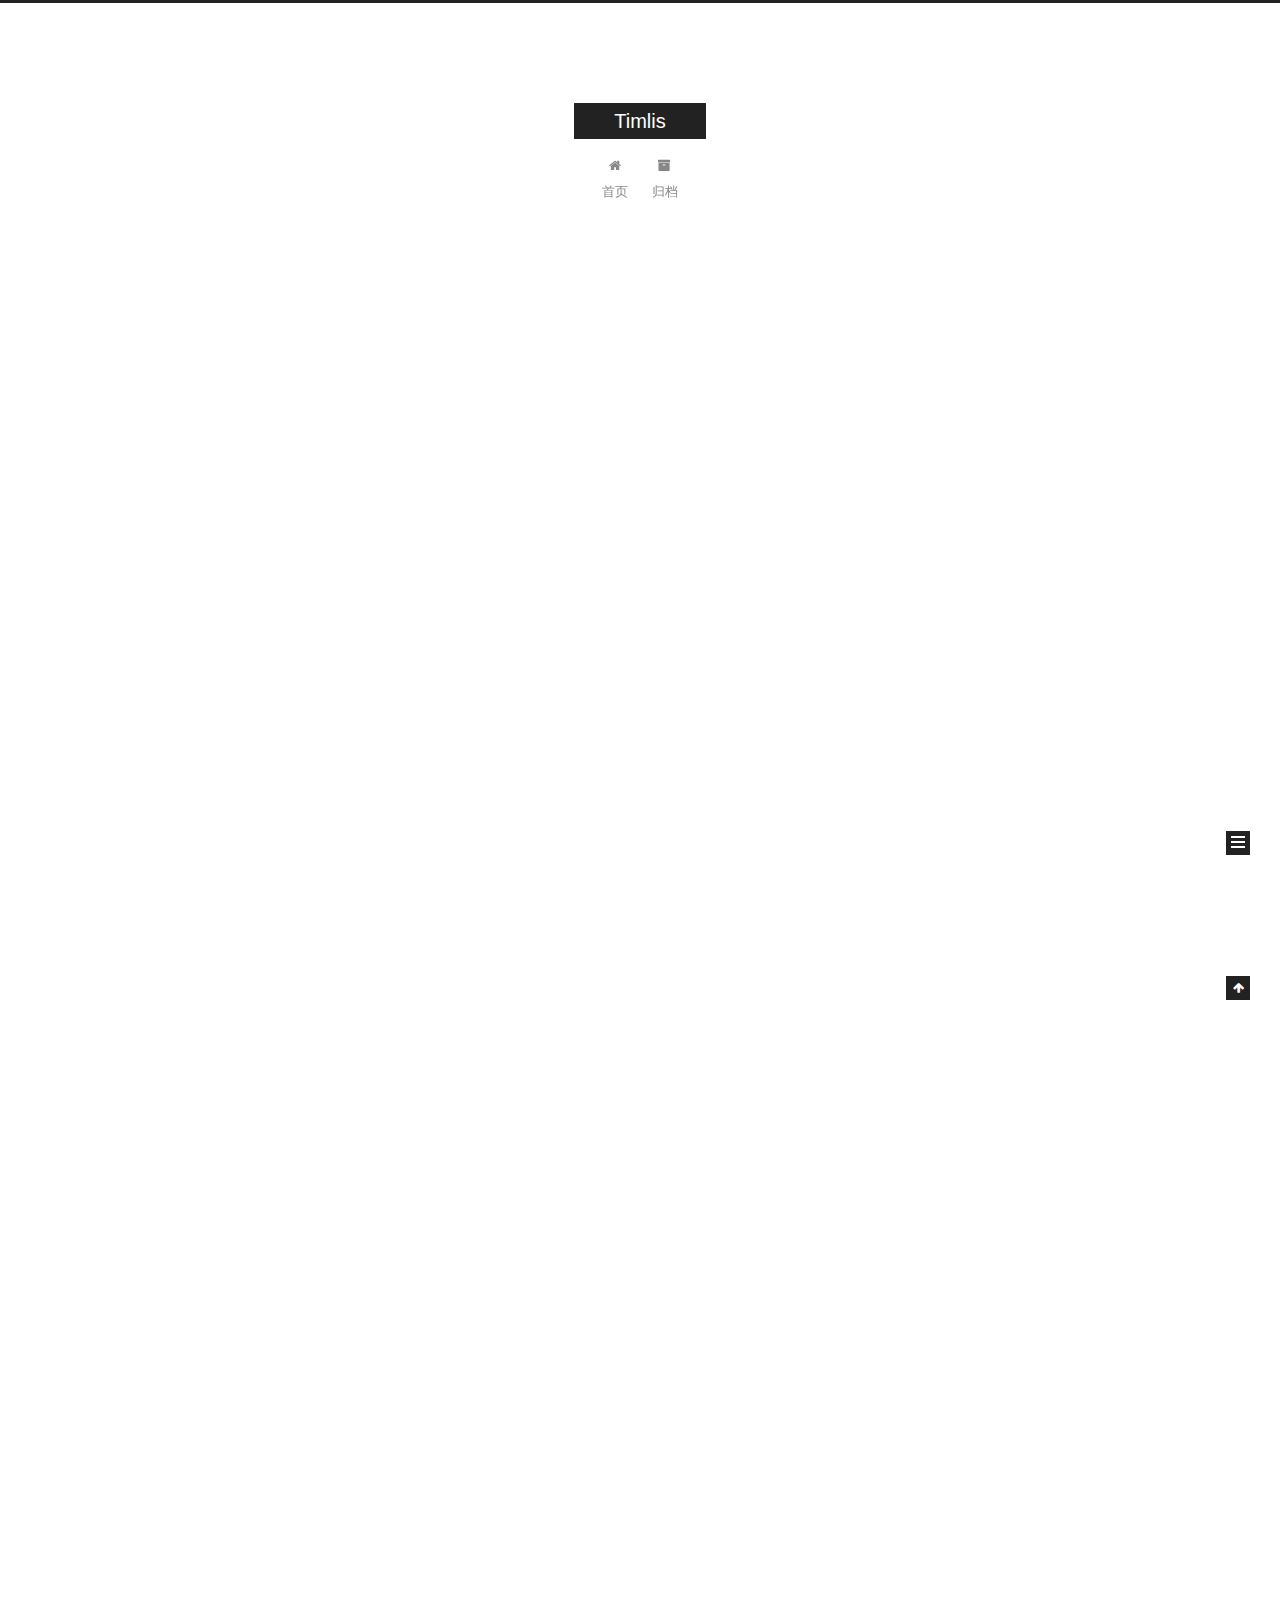
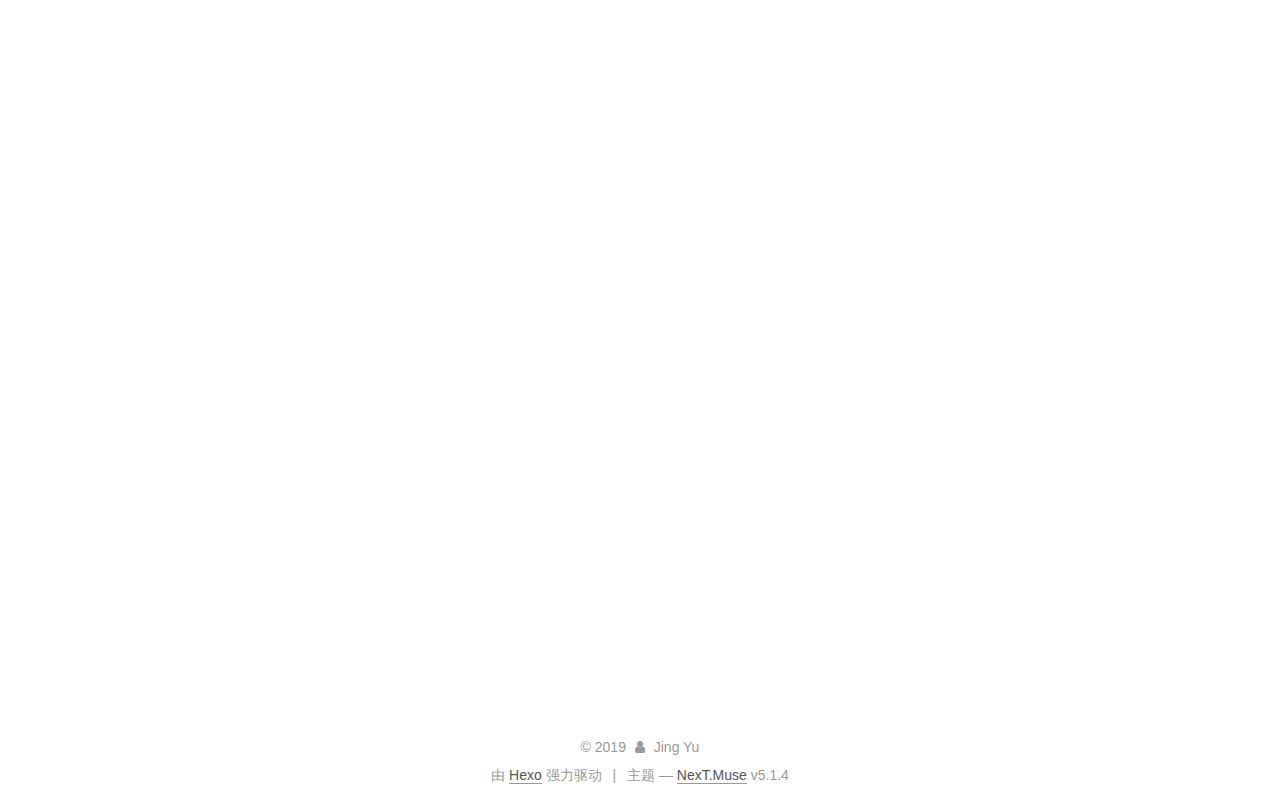
==== commit 214aa69d: "Site updated: 2019-12-12 20:29:58" ====
--- a/index.html
+++ b/index.html
@@ -1,129 +1,555 @@
 <!DOCTYPE html>
-<html>
+
+
+
+  
+
+
+<html class="theme-next muse use-motion" lang="zh-Hans">
 <head>
-  <meta charset="utf-8">
-  
-
-  
-  <title>Timlis</title>
-  <meta name="viewport" content="width=device-width, initial-scale=1, maximum-scale=1">
-  <meta property="og:type" content="website">
+  <meta charset="UTF-8"/>
+<meta http-equiv="X-UA-Compatible" content="IE=edge" />
+<meta name="viewport" content="width=device-width, initial-scale=1, maximum-scale=1"/>
+<meta name="theme-color" content="#222">
+
+
+
+
+
+
+
+
+
+<meta http-equiv="Cache-Control" content="no-transform" />
+<meta http-equiv="Cache-Control" content="no-siteapp" />
+
+
+
+
+
+
+
+
+
+
+
+
+
+
+
+
+  
+  
+  <link href="/lib/fancybox/source/jquery.fancybox.css?v=2.1.5" rel="stylesheet" type="text/css" />
+
+
+
+
+
+
+
+<link href="/lib/font-awesome/css/font-awesome.min.css?v=4.6.2" rel="stylesheet" type="text/css" />
+
+<link href="/css/main.css?v=5.1.4" rel="stylesheet" type="text/css" />
+
+
+  <link rel="apple-touch-icon" sizes="180x180" href="/images/apple-touch-icon-next.png?v=5.1.4">
+
+
+  <link rel="icon" type="image/png" sizes="32x32" href="/images/favicon-32x32-next.png?v=5.1.4">
+
+
+  <link rel="icon" type="image/png" sizes="16x16" href="/images/favicon-16x16-next.png?v=5.1.4">
+
+
+  <link rel="mask-icon" href="/images/logo.svg?v=5.1.4" color="#222">
+
+
+
+
+
+  <meta name="keywords" content="Hexo, NexT" />
+
+
+
+
+
+
+
+
+
+
+<meta property="og:type" content="website">
 <meta property="og:title" content="Timlis">
 <meta property="og:url" content="http:&#x2F;&#x2F;yoursite.com&#x2F;index.html">
 <meta property="og:site_name" content="Timlis">
-<meta property="og:locale" content="zh-CN">
+<meta property="og:locale" content="zh-Hans">
 <meta name="twitter:card" content="summary">
-  
-    <link rel="alternate" href="/atom.xml" title="Timlis" type="application/atom+xml">
-  
-  
-    <link rel="icon" href="/favicon.png">
-  
-  
-    <link href="//fonts.googleapis.com/css?family=Source+Code+Pro" rel="stylesheet" type="text/css">
-  
-  <link rel="stylesheet" href="/css/style.css">
+
+
+
+<script type="text/javascript" id="hexo.configurations">
+  var NexT = window.NexT || {};
+  var CONFIG = {
+    root: '/',
+    scheme: 'Muse',
+    version: '5.1.4',
+    sidebar: {"position":"left","display":"post","offset":12,"b2t":false,"scrollpercent":false,"onmobile":false},
+    fancybox: true,
+    tabs: true,
+    motion: {"enable":true,"async":false,"transition":{"post_block":"fadeIn","post_header":"slideDownIn","post_body":"slideDownIn","coll_header":"slideLeftIn","sidebar":"slideUpIn"}},
+    duoshuo: {
+      userId: '0',
+      author: '博主'
+    },
+    algolia: {
+      applicationID: '',
+      apiKey: '',
+      indexName: '',
+      hits: {"per_page":10},
+      labels: {"input_placeholder":"Search for Posts","hits_empty":"We didn't find any results for the search: ${query}","hits_stats":"${hits} results found in ${time} ms"}
+    }
+  };
+</script>
+
+
+
+  <link rel="canonical" href="http://yoursite.com/"/>
+
+
+
+
+
+  <title>Timlis</title>
+  
+
+
+
+
+
+
+
+
 </head>
 
-<body>
-  <div id="container">
-    <div id="wrap">
-      <header id="header">
-  <div id="banner"></div>
-  <div id="header-outer" class="outer">
-    <div id="header-title" class="inner">
-      <h1 id="logo-wrap">
-        <a href="/" id="logo">Timlis</a>
-      </h1>
-      
+<body itemscope itemtype="http://schema.org/WebPage" lang="zh-Hans">
+
+  
+  
+    
+  
+
+  <div class="container sidebar-position-left 
+  page-home">
+    <div class="headband"></div>
+
+    <header id="header" class="header" itemscope itemtype="http://schema.org/WPHeader">
+      <div class="header-inner"><div class="site-brand-wrapper">
+  <div class="site-meta ">
+    
+
+    <div class="custom-logo-site-title">
+      <a href="/"  class="brand" rel="start">
+        <span class="logo-line-before"><i></i></span>
+        <span class="site-title">Timlis</span>
+        <span class="logo-line-after"><i></i></span>
+      </a>
     </div>
-    <div id="header-inner" class="inner">
-      <nav id="main-nav">
-        <a id="main-nav-toggle" class="nav-icon"></a>
-        
-          <a class="main-nav-link" href="/">Home</a>
-        
-          <a class="main-nav-link" href="/archives">Archives</a>
-        
-      </nav>
-      <nav id="sub-nav">
-        
-          <a id="nav-rss-link" class="nav-icon" href="/atom.xml" title="RSS Feed"></a>
-        
-        <a id="nav-search-btn" class="nav-icon" title="搜索"></a>
-      </nav>
-      <div id="search-form-wrap">
-        <form action="//google.com/search" method="get" accept-charset="UTF-8" class="search-form"><input type="search" name="q" class="search-form-input" placeholder="Search"><button type="submit" class="search-form-submit">&#xF002;</button><input type="hidden" name="sitesearch" value="http://yoursite.com"></form>
-      </div>
+      
+        <p class="site-subtitle"></p>
+      
+  </div>
+
+  <div class="site-nav-toggle">
+    <button>
+      <span class="btn-bar"></span>
+      <span class="btn-bar"></span>
+      <span class="btn-bar"></span>
+    </button>
+  </div>
+</div>
+
+<nav class="site-nav">
+  
+
+  
+    <ul id="menu" class="menu">
+      
+        
+        <li class="menu-item menu-item-home">
+          <a href="/%20" rel="section">
+            
+              <i class="menu-item-icon fa fa-fw fa-home"></i> <br />
+            
+            首页
+          </a>
+        </li>
+      
+        
+        <li class="menu-item menu-item-archives">
+          <a href="/archives/%20" rel="section">
+            
+              <i class="menu-item-icon fa fa-fw fa-archive"></i> <br />
+            
+            归档
+          </a>
+        </li>
+      
+
+      
+    </ul>
+  
+
+  
+</nav>
+
+
+
+ </div>
+    </header>
+
+    <main id="main" class="main">
+      <div class="main-inner">
+        <div class="content-wrap">
+          <div id="content" class="content">
+            
+  <section id="posts" class="posts-expand">
+    
+      
+
+  
+
+  
+  
+  
+
+  <article class="post post-type-normal" itemscope itemtype="http://schema.org/Article">
+  
+  
+  
+  <div class="post-block">
+    <link itemprop="mainEntityOfPage" href="http://yoursite.com/2019/12/12/first/">
+
+    <span hidden itemprop="author" itemscope itemtype="http://schema.org/Person">
+      <meta itemprop="name" content="Jing Yu">
+      <meta itemprop="description" content="">
+      <meta itemprop="image" content="/images/avatar.gif">
+    </span>
+
+    <span hidden itemprop="publisher" itemscope itemtype="http://schema.org/Organization">
+      <meta itemprop="name" content="Timlis">
+    </span>
+
+    
+      <header class="post-header">
+
+        
+        
+          <h1 class="post-title" itemprop="name headline">
+                
+                <a class="post-title-link" href="/2019/12/12/first/" itemprop="url">first</a></h1>
+        
+
+        <div class="post-meta">
+          <span class="post-time">
+            
+              <span class="post-meta-item-icon">
+                <i class="fa fa-calendar-o"></i>
+              </span>
+              
+                <span class="post-meta-item-text">发表于</span>
+              
+              <time title="创建于" itemprop="dateCreated datePublished" datetime="2019-12-12T20:14:40+08:00">
+                2019-12-12
+              </time>
+            
+
+            
+
+            
+          </span>
+
+          
+
+          
+            
+          
+
+          
+          
+
+          
+
+          
+
+          
+
+        </div>
+      </header>
+    
+
+    
+    
+    
+    <div class="post-body" itemprop="articleBody">
+
+      
+      
+
+      
+        
+          
+            <h2 id=""><a href="#" class="headerlink" title="###"></a>###</h2><p>###<br>Second Night</p>
+<hr>
+<hr>
+<p>Seifkly</p>
+<blockquote>
+<p>Five</p>
+</blockquote>
+<hr>
+
+          
+        
+      
     </div>
+    
+    
+    
+
+    
+
+    
+
+    
+
+    <footer class="post-footer">
+      
+
+      
+
+      
+
+      
+      
+        <div class="post-eof"></div>
+      
+    </footer>
   </div>
-</header>
-      <div class="outer">
-        <section id="main">
-  
-    <article id="post-FirstNight" class="article article-type-post" itemscope itemprop="blogPost">
-  <div class="article-meta">
-    <a href="/2019/12/11/FirstNight/" class="article-date">
-  <time datetime="2019-12-11T13:51:55.229Z" itemprop="datePublished">2019-12-11</time>
-</a>
-    
-  </div>
-  <div class="article-inner">
-    
-    
-      <header class="article-header">
-        
-  
-    <h1 itemprop="name">
-      <a class="article-title" href="/2019/12/11/FirstNight/">FirstNight</a>
-    </h1>
-  
-
+  
+  
+  
+  </article>
+
+
+    
+      
+
+  
+
+  
+  
+  
+
+  <article class="post post-type-normal" itemscope itemtype="http://schema.org/Article">
+  
+  
+  
+  <div class="post-block">
+    <link itemprop="mainEntityOfPage" href="http://yoursite.com/2019/12/11/FirstNight/">
+
+    <span hidden itemprop="author" itemscope itemtype="http://schema.org/Person">
+      <meta itemprop="name" content="Jing Yu">
+      <meta itemprop="description" content="">
+      <meta itemprop="image" content="/images/avatar.gif">
+    </span>
+
+    <span hidden itemprop="publisher" itemscope itemtype="http://schema.org/Organization">
+      <meta itemprop="name" content="Timlis">
+    </span>
+
+    
+      <header class="post-header">
+
+        
+        
+          <h1 class="post-title" itemprop="name headline">
+                
+                <a class="post-title-link" href="/2019/12/11/FirstNight/" itemprop="url">FirstNight</a></h1>
+        
+
+        <div class="post-meta">
+          <span class="post-time">
+            
+              <span class="post-meta-item-icon">
+                <i class="fa fa-calendar-o"></i>
+              </span>
+              
+                <span class="post-meta-item-text">发表于</span>
+              
+              <time title="创建于" itemprop="dateCreated datePublished" datetime="2019-12-11T21:51:55+08:00">
+                2019-12-11
+              </time>
+            
+
+            
+
+            
+          </span>
+
+          
+
+          
+            
+          
+
+          
+          
+
+          
+
+          
+
+          
+
+        </div>
       </header>
     
-    <div class="article-entry" itemprop="articleBody">
-      
-        <hr>
+
+    
+    
+    
+    <div class="post-body" itemprop="articleBody">
+
+      
+      
+
+      
+        
+          
+            <hr>
 <h2 id="titile-First-Night"><a href="#titile-First-Night" class="headerlink" title="titile:First Night"></a>titile:First Night</h2><blockquote>
 <p>Never Gitup</p>
 </blockquote>
 
+          
+        
       
     </div>
-    <footer class="article-footer">
-      <a data-url="http://yoursite.com/2019/12/11/FirstNight/" data-id="ck41ex23400002tqe1to0at9t" class="article-share-link">Share</a>
-      
+    
+    
+    
+
+    
+
+    
+
+    
+
+    <footer class="post-footer">
+      
+
+      
+
+      
+
+      
+      
+        <div class="post-eof"></div>
       
     </footer>
   </div>
   
-</article>
-
-
-  
-    <article id="post-hello-world" class="article article-type-post" itemscope itemprop="blogPost">
-  <div class="article-meta">
-    <a href="/2019/12/09/hello-world/" class="article-date">
-  <time datetime="2019-12-09T03:15:38.305Z" itemprop="datePublished">2019-12-09</time>
-</a>
-    
-  </div>
-  <div class="article-inner">
-    
-    
-      <header class="article-header">
-        
-  
-    <h1 itemprop="name">
-      <a class="article-title" href="/2019/12/09/hello-world/">Hello World</a>
-    </h1>
-  
-
+  
+  
+  </article>
+
+
+    
+      
+
+  
+
+  
+  
+  
+
+  <article class="post post-type-normal" itemscope itemtype="http://schema.org/Article">
+  
+  
+  
+  <div class="post-block">
+    <link itemprop="mainEntityOfPage" href="http://yoursite.com/2019/12/09/hello-world/">
+
+    <span hidden itemprop="author" itemscope itemtype="http://schema.org/Person">
+      <meta itemprop="name" content="Jing Yu">
+      <meta itemprop="description" content="">
+      <meta itemprop="image" content="/images/avatar.gif">
+    </span>
+
+    <span hidden itemprop="publisher" itemscope itemtype="http://schema.org/Organization">
+      <meta itemprop="name" content="Timlis">
+    </span>
+
+    
+      <header class="post-header">
+
+        
+        
+          <h1 class="post-title" itemprop="name headline">
+                
+                <a class="post-title-link" href="/2019/12/09/hello-world/" itemprop="url">Hello World</a></h1>
+        
+
+        <div class="post-meta">
+          <span class="post-time">
+            
+              <span class="post-meta-item-icon">
+                <i class="fa fa-calendar-o"></i>
+              </span>
+              
+                <span class="post-meta-item-text">发表于</span>
+              
+              <time title="创建于" itemprop="dateCreated datePublished" datetime="2019-12-09T11:15:38+08:00">
+                2019-12-09
+              </time>
+            
+
+            
+
+            
+          </span>
+
+          
+
+          
+            
+          
+
+          
+          
+
+          
+
+          
+
+          
+
+        </div>
       </header>
     
-    <div class="article-entry" itemprop="articleBody">
-      
-        <p>Welcome to <a href="https://hexo.io/" target="_blank" rel="noopener">Hexo</a>! This is your very first post. Check <a href="https://hexo.io/docs/" target="_blank" rel="noopener">documentation</a> for more info. If you get any problems when using Hexo, you can find the answer in <a href="https://hexo.io/docs/troubleshooting.html" target="_blank" rel="noopener">troubleshooting</a> or you can ask me on <a href="https://github.com/hexojs/hexo/issues" target="_blank" rel="noopener">GitHub</a>.</p>
+
+    
+    
+    
+    <div class="post-body" itemprop="articleBody">
+
+      
+      
+
+      
+        
+          
+            <p>Welcome to <a href="https://hexo.io/" target="_blank" rel="noopener">Hexo</a>! This is your very first post. Check <a href="https://hexo.io/docs/" target="_blank" rel="noopener">documentation</a> for more info. If you get any problems when using Hexo, you can find the answer in <a href="https://hexo.io/docs/troubleshooting.html" target="_blank" rel="noopener">troubleshooting</a> or you can ask me on <a href="https://github.com/hexojs/hexo/issues" target="_blank" rel="noopener">GitHub</a>.</p>
 <h2 id="Quick-Start"><a href="#Quick-Start" class="headerlink" title="Quick Start"></a>Quick Start</h2><h3 id="Create-a-new-post"><a href="#Create-a-new-post" class="headerlink" title="Create a new post"></a>Create a new post</h3><figure class="highlight bash"><table><tr><td class="gutter"><pre><span class="line">1</span></pre></td><td class="code"><pre><span class="line">$ hexo new <span class="string">"My New Post"</span></span></pre></td></tr></table></figure>
 
 <p>More info: <a href="https://hexo.io/docs/writing.html" target="_blank" rel="noopener">Writing</a></p>
@@ -137,95 +563,307 @@
 
 <p>More info: <a href="https://hexo.io/docs/one-command-deployment.html" target="_blank" rel="noopener">Deployment</a></p>
 
+          
+        
       
     </div>
-    <footer class="article-footer">
-      <a data-url="http://yoursite.com/2019/12/09/hello-world/" data-id="ck41ex23b00012tqe83gcbi7i" class="article-share-link">Share</a>
-      
+    
+    
+    
+
+    
+
+    
+
+    
+
+    <footer class="post-footer">
+      
+
+      
+
+      
+
+      
+      
+        <div class="post-eof"></div>
       
     </footer>
   </div>
   
-</article>
-
-
-  
-
-
-</section>
-        
-          <aside id="sidebar">
-  
-    
-
-  
-    
-
-  
-    
-  
-    
-  <div class="widget-wrap">
-    <h3 class="widget-title">归档</h3>
-    <div class="widget">
-      <ul class="archive-list"><li class="archive-list-item"><a class="archive-list-link" href="/archives/2019/12/">十二月 2019</a></li></ul>
+  
+  
+  </article>
+
+
+    
+  </section>
+
+  
+
+
+          </div>
+          
+
+
+          
+
+        </div>
+        
+          
+  
+  <div class="sidebar-toggle">
+    <div class="sidebar-toggle-line-wrap">
+      <span class="sidebar-toggle-line sidebar-toggle-line-first"></span>
+      <span class="sidebar-toggle-line sidebar-toggle-line-middle"></span>
+      <span class="sidebar-toggle-line sidebar-toggle-line-last"></span>
     </div>
   </div>
 
-
-  
-    
-  <div class="widget-wrap">
-    <h3 class="widget-title">最新文章</h3>
-    <div class="widget">
-      <ul>
-        
-          <li>
-            <a href="/2019/12/11/FirstNight/">FirstNight</a>
-          </li>
-        
-          <li>
-            <a href="/2019/12/09/hello-world/">Hello World</a>
-          </li>
-        
-      </ul>
+  <aside id="sidebar" class="sidebar">
+    
+    <div class="sidebar-inner">
+
+      
+
+      
+
+      <section class="site-overview-wrap sidebar-panel sidebar-panel-active">
+        <div class="site-overview">
+          <div class="site-author motion-element" itemprop="author" itemscope itemtype="http://schema.org/Person">
+            
+              <p class="site-author-name" itemprop="name">Jing Yu</p>
+              <p class="site-description motion-element" itemprop="description"></p>
+          </div>
+
+          <nav class="site-state motion-element">
+
+            
+              <div class="site-state-item site-state-posts">
+              
+                <a href="/archives/%20%7C%7C%20archive">
+              
+                  <span class="site-state-item-count">3</span>
+                  <span class="site-state-item-name">日志</span>
+                </a>
+              </div>
+            
+
+            
+
+            
+
+          </nav>
+
+          
+
+          
+
+          
+          
+
+          
+          
+
+          
+
+        </div>
+      </section>
+
+      
+
+      
+
     </div>
+  </aside>
+
+
+        
+      </div>
+    </main>
+
+    <footer id="footer" class="footer">
+      <div class="footer-inner">
+        <div class="copyright">&copy; <span itemprop="copyrightYear">2019</span>
+  <span class="with-love">
+    <i class="fa fa-user"></i>
+  </span>
+  <span class="author" itemprop="copyrightHolder">Jing Yu</span>
+
+  
+</div>
+
+
+  <div class="powered-by">由 <a class="theme-link" target="_blank" href="https://hexo.io">Hexo</a> 强力驱动</div>
+
+
+
+  <span class="post-meta-divider">|</span>
+
+
+
+  <div class="theme-info">主题 &mdash; <a class="theme-link" target="_blank" href="https://github.com/iissnan/hexo-theme-next">NexT.Muse</a> v5.1.4</div>
+
+
+
+
+        
+
+
+
+
+
+
+
+        
+      </div>
+    </footer>
+
+    
+      <div class="back-to-top">
+        <i class="fa fa-arrow-up"></i>
+        
+      </div>
+    
+
+    
+
   </div>
 
   
-</aside>
-        
-      </div>
-      <footer id="footer">
-  
-  <div class="outer">
-    <div id="footer-info" class="inner">
-      &copy; 2019 Jing Yu<br>
-      Powered by <a href="http://hexo.io/" target="_blank">Hexo</a>
-    </div>
-  </div>
-</footer>
-    </div>
-    <nav id="mobile-nav">
-  
-    <a href="/" class="mobile-nav-link">Home</a>
-  
-    <a href="/archives" class="mobile-nav-link">Archives</a>
-  
-</nav>
-    
-
-<script src="//ajax.googleapis.com/ajax/libs/jquery/2.0.3/jquery.min.js"></script>
-
-
-  <link rel="stylesheet" href="/fancybox/jquery.fancybox.css">
-  <script src="/fancybox/jquery.fancybox.pack.js"></script>
-
-
-<script src="/js/script.js"></script>
-
-
-
-  </div>
+
+<script type="text/javascript">
+  if (Object.prototype.toString.call(window.Promise) !== '[object Function]') {
+    window.Promise = null;
+  }
+</script>
+
+
+
+
+
+
+
+
+
+  
+
+
+
+
+
+
+
+
+
+
+
+
+  
+  
+    <script type="text/javascript" src="/lib/jquery/index.js?v=2.1.3"></script>
+  
+
+  
+  
+    <script type="text/javascript" src="/lib/fastclick/lib/fastclick.min.js?v=1.0.6"></script>
+  
+
+  
+  
+    <script type="text/javascript" src="/lib/jquery_lazyload/jquery.lazyload.js?v=1.9.7"></script>
+  
+
+  
+  
+    <script type="text/javascript" src="/lib/velocity/velocity.min.js?v=1.2.1"></script>
+  
+
+  
+  
+    <script type="text/javascript" src="/lib/velocity/velocity.ui.min.js?v=1.2.1"></script>
+  
+
+  
+  
+    <script type="text/javascript" src="/lib/fancybox/source/jquery.fancybox.pack.js?v=2.1.5"></script>
+  
+
+
+  
+
+
+  <script type="text/javascript" src="/js/src/utils.js?v=5.1.4"></script>
+
+  <script type="text/javascript" src="/js/src/motion.js?v=5.1.4"></script>
+
+
+
+  
+  
+
+  
+
+  
+
+
+  <script type="text/javascript" src="/js/src/bootstrap.js?v=5.1.4"></script>
+
+
+
+  
+
+
+  
+
+
+
+
+	
+
+
+
+
+
+  
+
+
+
+
+
+  
+
+
+
+
+
+
+
+
+
+
+
+
+  
+
+
+
+
+
+  
+
+  
+
+  
+
+  
+  
+
+  
+
+  
+
+  
+
 </body>
-</html>+</html>
--- a/css/main.css
+++ b/css/main.css
@@ -0,0 +1,2662 @@
+/* normalize.css v3.0.2 | MIT License | git.io/normalize */
+html {
+  font-family: sans-serif; /* 1 */
+  -ms-text-size-adjust: 100%; /* 2 */
+  -webkit-text-size-adjust: 100%; /* 2 */
+}
+body {
+  margin: 0;
+}
+article,
+aside,
+details,
+figcaption,
+figure,
+footer,
+header,
+hgroup,
+main,
+menu,
+nav,
+section,
+summary {
+  display: block;
+}
+audio,
+canvas,
+progress,
+video {
+  display: inline-block; /* 1 */
+  vertical-align: baseline; /* 2 */
+}
+audio:not([controls]) {
+  display: none;
+  height: 0;
+}
+[hidden],
+template {
+  display: none;
+}
+a {
+  background-color: transparent;
+}
+a:active,
+a:hover {
+  outline: 0;
+}
+abbr[title] {
+  border-bottom: 1px dotted;
+}
+b,
+strong {
+  font-weight: bold;
+}
+dfn {
+  font-style: italic;
+}
+h1 {
+  font-size: 2em;
+  margin: 0.67em 0;
+}
+mark {
+  background: #ff0;
+  color: #000;
+}
+small {
+  font-size: 80%;
+}
+sub,
+sup {
+  font-size: 75%;
+  line-height: 0;
+  position: relative;
+  vertical-align: baseline;
+}
+sup {
+  top: -0.5em;
+}
+sub {
+  bottom: -0.25em;
+}
+img {
+  border: 0;
+}
+svg:not(:root) {
+  overflow: hidden;
+}
+figure {
+  margin: 1em 40px;
+}
+hr {
+  -moz-box-sizing: content-box;
+  box-sizing: content-box;
+  height: 0;
+}
+pre {
+  overflow: auto;
+}
+code,
+kbd,
+pre,
+samp {
+  font-family: monospace, monospace;
+  font-size: 1em;
+}
+button,
+input,
+optgroup,
+select,
+textarea {
+  color: inherit; /* 1 */
+  font: inherit; /* 2 */
+  margin: 0; /* 3 */
+}
+button {
+  overflow: visible;
+}
+button,
+select {
+  text-transform: none;
+}
+button,
+html input[type="button"],
+input[type="reset"],
+input[type="submit"] {
+  -webkit-appearance: button; /* 2 */
+  cursor: pointer; /* 3 */
+}
+button[disabled],
+html input[disabled] {
+  cursor: default;
+}
+button::-moz-focus-inner,
+input::-moz-focus-inner {
+  border: 0;
+  padding: 0;
+}
+input {
+  line-height: normal;
+}
+input[type="checkbox"],
+input[type="radio"] {
+  box-sizing: border-box; /* 1 */
+  padding: 0; /* 2 */
+}
+input[type="number"]::-webkit-inner-spin-button,
+input[type="number"]::-webkit-outer-spin-button {
+  height: auto;
+}
+input[type="search"] {
+  -webkit-appearance: textfield; /* 1 */
+  -moz-box-sizing: content-box;
+  -webkit-box-sizing: content-box; /* 2 */
+  box-sizing: content-box;
+}
+input[type="search"]::-webkit-search-cancel-button,
+input[type="search"]::-webkit-search-decoration {
+  -webkit-appearance: none;
+}
+fieldset {
+  border: 1px solid #c0c0c0;
+  margin: 0 2px;
+  padding: 0.35em 0.625em 0.75em;
+}
+legend {
+  border: 0; /* 1 */
+  padding: 0; /* 2 */
+}
+textarea {
+  overflow: auto;
+}
+optgroup {
+  font-weight: bold;
+}
+table {
+  border-collapse: collapse;
+  border-spacing: 0;
+}
+td,
+th {
+  padding: 0;
+}
+::selection {
+  background: #262a30;
+  color: #fff;
+}
+body {
+  position: relative;
+  font-family: 'Lato', "PingFang SC", "Microsoft YaHei", sans-serif;
+  font-size: 14px;
+  line-height: 2;
+  color: #555;
+  background: #fff;
+}
+@media (max-width: 767px) {
+  body {
+    padding-right: 0 !important;
+  }
+}
+@media (min-width: 768px) and (max-width: 991px) {
+  body {
+    padding-right: 0 !important;
+  }
+}
+@media (min-width: 1600px) {
+  body {
+    font-size: 16px;
+  }
+}
+h1,
+h2,
+h3,
+h4,
+h5,
+h6 {
+  margin: 0;
+  padding: 0;
+  font-weight: bold;
+  line-height: 1.5;
+  font-family: 'Lato', "PingFang SC", "Microsoft YaHei", sans-serif;
+}
+h2,
+h3,
+h4,
+h5,
+h6 {
+  margin: 20px 0 15px;
+}
+h1 {
+  font-size: 22px;
+}
+@media (max-width: 767px) {
+  h1 {
+    font-size: 18px;
+  }
+}
+h2 {
+  font-size: 20px;
+}
+@media (max-width: 767px) {
+  h2 {
+    font-size: 16px;
+  }
+}
+h3 {
+  font-size: 18px;
+}
+@media (max-width: 767px) {
+  h3 {
+    font-size: 14px;
+  }
+}
+h4 {
+  font-size: 16px;
+}
+@media (max-width: 767px) {
+  h4 {
+    font-size: 12px;
+  }
+}
+h5 {
+  font-size: 14px;
+}
+@media (max-width: 767px) {
+  h5 {
+    font-size: 10px;
+  }
+}
+h6 {
+  font-size: 12px;
+}
+@media (max-width: 767px) {
+  h6 {
+    font-size: 8px;
+  }
+}
+p {
+  margin: 0 0 20px 0;
+}
+a {
+  color: #555;
+  text-decoration: none;
+  outline: none;
+  border-bottom: 1px solid #999;
+  word-wrap: break-word;
+}
+a:hover {
+  color: #222;
+  border-bottom-color: #222;
+}
+blockquote {
+  margin: 0;
+  padding: 0;
+}
+img {
+  display: block;
+  margin: auto;
+  max-width: 100%;
+  height: auto;
+}
+hr {
+  margin: 40px 0;
+  height: 3px;
+  border: none;
+  background-color: #ddd;
+  background-image: repeating-linear-gradient(-45deg, #fff, #fff 4px, transparent 4px, transparent 8px);
+}
+blockquote {
+  padding: 0 15px;
+  color: #666;
+  border-left: 4px solid #ddd;
+}
+blockquote cite::before {
+  content: "-";
+  padding: 0 5px;
+}
+dt {
+  font-weight: 700;
+}
+dd {
+  margin: 0;
+  padding: 0;
+}
+kbd {
+  border: 1px solid #ccc;
+  border-radius: 0.2em;
+  box-shadow: 0.1em 0.1em 0.2em rgba(0,0,0,0.1);
+  background-color: #f9f9f9;
+  font-family: inherit;
+  background-image: -webkit-linear-gradient(top, #eee, #fff, #eee);
+  padding: 0.1em 0.3em;
+  white-space: nowrap;
+}
+.text-left {
+  text-align: left;
+}
+.text-center {
+  text-align: center;
+}
+.text-right {
+  text-align: right;
+}
+.text-justify {
+  text-align: justify;
+}
+.text-nowrap {
+  white-space: nowrap;
+}
+.text-lowercase {
+  text-transform: lowercase;
+}
+.text-uppercase {
+  text-transform: uppercase;
+}
+.text-capitalize {
+  text-transform: capitalize;
+}
+.center-block {
+  display: block;
+  margin-left: auto;
+  margin-right: auto;
+}
+.clearfix:before,
+.clearfix:after {
+  content: " ";
+  display: table;
+}
+.clearfix:after {
+  clear: both;
+}
+.pullquote {
+  width: 45%;
+}
+.pullquote.left {
+  float: left;
+  margin-left: 5px;
+  margin-right: 10px;
+}
+.pullquote.right {
+  float: right;
+  margin-left: 10px;
+  margin-right: 5px;
+}
+.affix.affix.affix {
+  position: fixed;
+}
+.translation {
+  margin-top: -20px;
+  font-size: 14px;
+  color: #999;
+}
+.scrollbar-measure {
+  width: 100px;
+  height: 100px;
+  overflow: scroll;
+  position: absolute;
+  top: -9999px;
+}
+.use-motion .motion-element {
+  opacity: 0;
+}
+table {
+  margin: 20px 0;
+  width: 100%;
+  border-collapse: collapse;
+  border-spacing: 0;
+  border: 1px solid #ddd;
+  font-size: 14px;
+  table-layout: fixed;
+  word-wrap: break-all;
+}
+table>tbody>tr:nth-of-type(odd) {
+  background-color: #f9f9f9;
+}
+table>tbody>tr:hover {
+  background-color: #f5f5f5;
+}
+caption,
+th,
+td {
+  padding: 8px;
+  text-align: left;
+  vertical-align: middle;
+  font-weight: normal;
+}
+th,
+td {
+  border-bottom: 3px solid #ddd;
+  border-right: 1px solid #eee;
+}
+th {
+  padding-bottom: 10px;
+  font-weight: 700;
+}
+td {
+  border-bottom-width: 1px;
+}
+html,
+body {
+  height: 100%;
+}
+.container {
+  position: relative;
+  min-height: 100%;
+}
+.header-inner {
+  margin: 0 auto;
+  padding: 100px 0 70px;
+  width: 700px;
+}
+@media (min-width: 1600px) {
+  .container .header-inner {
+    width: 900px;
+  }
+}
+.main {
+  padding-bottom: 150px;
+}
+.main-inner {
+  margin: 0 auto;
+  width: 700px;
+}
+@media (min-width: 1600px) {
+  .container .main-inner {
+    width: 900px;
+  }
+}
+.footer {
+  position: absolute;
+  left: 0;
+  bottom: 0;
+  width: 100%;
+  min-height: 50px;
+}
+.footer-inner {
+  box-sizing: border-box;
+  margin: 20px auto;
+  width: 700px;
+}
+@media (min-width: 1600px) {
+  .container .footer-inner {
+    width: 900px;
+  }
+}
+pre,
+.highlight {
+  overflow: auto;
+  margin: 20px 0;
+  padding: 0;
+  font-size: 13px;
+  color: #4d4d4c;
+  background: #f7f7f7;
+  line-height: 1.6;
+}
+pre,
+code {
+  font-family: consolas, Menlo, "PingFang SC", "Microsoft YaHei", monospace;
+}
+code {
+  padding: 2px 4px;
+  word-wrap: break-word;
+  color: #555;
+  background: #eee;
+  border-radius: 3px;
+  font-size: 13px;
+}
+pre {
+  padding: 10px;
+}
+pre code {
+  padding: 0;
+  color: #4d4d4c;
+  background: none;
+  text-shadow: none;
+}
+.highlight {
+  border-radius: 1px;
+}
+.highlight pre {
+  border: none;
+  margin: 0;
+  padding: 10px 0;
+}
+.highlight table {
+  margin: 0;
+  width: auto;
+  border: none;
+}
+.highlight td {
+  border: none;
+  padding: 0;
+}
+.highlight figcaption {
+  font-size: 1em;
+  color: #4d4d4c;
+  line-height: 1em;
+  margin-bottom: 1em;
+}
+.highlight figcaption:before,
+.highlight figcaption:after {
+  content: " ";
+  display: table;
+}
+.highlight figcaption:after {
+  clear: both;
+}
+.highlight figcaption a {
+  float: right;
+  color: #4d4d4c;
+}
+.highlight figcaption a:hover {
+  border-bottom-color: #4d4d4c;
+}
+.highlight .gutter pre {
+  padding-left: 10px;
+  padding-right: 10px;
+  color: #869194;
+  text-align: right;
+  background-color: #eff2f3;
+}
+.highlight .code pre {
+  width: 100%;
+  padding-left: 10px;
+  padding-right: 10px;
+  background-color: #f7f7f7;
+}
+.highlight .line {
+  height: 20px;
+}
+.gutter {
+  -webkit-user-select: none;
+  -moz-user-select: none;
+  -ms-user-select: none;
+  user-select: none;
+}
+.gist table {
+  width: auto;
+}
+.gist table td {
+  border: none;
+}
+pre .deletion {
+  background: #fdd;
+}
+pre .addition {
+  background: #dfd;
+}
+pre .meta {
+  color: #8959a8;
+}
+pre .comment {
+  color: #8e908c;
+}
+pre .variable,
+pre .attribute,
+pre .tag,
+pre .regexp,
+pre .ruby .constant,
+pre .xml .tag .title,
+pre .xml .pi,
+pre .xml .doctype,
+pre .html .doctype,
+pre .css .id,
+pre .css .class,
+pre .css .pseudo {
+  color: #c82829;
+}
+pre .number,
+pre .preprocessor,
+pre .built_in,
+pre .literal,
+pre .params,
+pre .constant,
+pre .command {
+  color: #f5871f;
+}
+pre .ruby .class .title,
+pre .css .rules .attribute,
+pre .string,
+pre .value,
+pre .inheritance,
+pre .header,
+pre .ruby .symbol,
+pre .xml .cdata,
+pre .special,
+pre .number,
+pre .formula {
+  color: #718c00;
+}
+pre .title,
+pre .css .hexcolor {
+  color: #3e999f;
+}
+pre .function,
+pre .python .decorator,
+pre .python .title,
+pre .ruby .function .title,
+pre .ruby .title .keyword,
+pre .perl .sub,
+pre .javascript .title,
+pre .coffeescript .title {
+  color: #4271ae;
+}
+pre .keyword,
+pre .javascript .function {
+  color: #8959a8;
+}
+.full-image.full-image.full-image.full-image {
+  border: none;
+  max-width: 100%;
+  width: auto;
+  margin: 20px auto 25px;
+}
+@media (min-width: 992px) {
+  .full-image.full-image.full-image.full-image {
+    max-width: none;
+    width: 110%;
+    margin: 25px -5%;
+  }
+}
+.blockquote-center,
+.page-home .post-type-quote blockquote,
+.page-post-detail .post-type-quote blockquote {
+  position: relative;
+  margin: 40px 0;
+  padding: 0;
+  border-left: none;
+  text-align: center;
+}
+.blockquote-center::before,
+.page-home .post-type-quote blockquote::before,
+.page-post-detail .post-type-quote blockquote::before,
+.blockquote-center::after,
+.page-home .post-type-quote blockquote::after,
+.page-post-detail .post-type-quote blockquote::after {
+  position: absolute;
+  content: ' ';
+  display: block;
+  width: 100%;
+  height: 24px;
+  opacity: 0.2;
+  background-repeat: no-repeat;
+  background-position: 0 -6px;
+  background-size: 22px 22px;
+}
+.blockquote-center::before,
+.page-home .post-type-quote blockquote::before,
+.page-post-detail .post-type-quote blockquote::before {
+  top: -20px;
+  background-image: url("../images/quote-l.svg");
+  border-top: 1px solid #ccc;
+}
+.blockquote-center::after,
+.page-home .post-type-quote blockquote::after,
+.page-post-detail .post-type-quote blockquote::after {
+  bottom: -20px;
+  background-image: url("../images/quote-r.svg");
+  border-bottom: 1px solid #ccc;
+  background-position: 100% 8px;
+}
+.blockquote-center p,
+.page-home .post-type-quote blockquote p,
+.page-post-detail .post-type-quote blockquote p,
+.blockquote-center div,
+.page-home .post-type-quote blockquote div,
+.page-post-detail .post-type-quote blockquote div {
+  text-align: center;
+}
+.post .post-body .group-picture img {
+  box-sizing: border-box;
+  padding: 0 3px;
+  border: none;
+}
+.post .group-picture-row {
+  overflow: hidden;
+  margin-top: 6px;
+}
+.post .group-picture-row:first-child {
+  margin-top: 0;
+}
+.post .group-picture-column {
+  float: left;
+}
+.page-post-detail .post-body .group-picture-column {
+  float: none;
+  margin-top: 10px;
+  width: auto !important;
+}
+.page-post-detail .post-body .group-picture-column img {
+  margin: 0 auto;
+}
+.page-archive .group-picture-container {
+  overflow: hidden;
+}
+.page-archive .group-picture-row {
+  float: left;
+}
+.page-archive .group-picture-row:first-child {
+  margin-top: 6px;
+}
+.page-archive .group-picture-column {
+  max-width: 150px;
+  max-height: 150px;
+}
+.post-body .note {
+  position: relative;
+  padding: 15px;
+  margin-bottom: 20px;
+  border: 1px solid #eee;
+  border-left-width: 5px;
+  border-radius: 3px;
+}
+.post-body .note h2,
+.post-body .note h3,
+.post-body .note h4,
+.post-body .note h5,
+.post-body .note h6 {
+  margin-top: 0;
+  margin-bottom: 0;
+  border-bottom: initial;
+  padding-top: 0 !important;
+}
+.post-body .note p:first-child,
+.post-body .note ul:first-child,
+.post-body .note ol:first-child,
+.post-body .note table:first-child,
+.post-body .note pre:first-child,
+.post-body .note blockquote:first-child {
+  margin-top: 0;
+}
+.post-body .note p:last-child,
+.post-body .note ul:last-child,
+.post-body .note ol:last-child,
+.post-body .note table:last-child,
+.post-body .note pre:last-child,
+.post-body .note blockquote:last-child {
+  margin-bottom: 0;
+}
+.post-body .note.default {
+  border-left-color: #777;
+}
+.post-body .note.default h2,
+.post-body .note.default h3,
+.post-body .note.default h4,
+.post-body .note.default h5,
+.post-body .note.default h6 {
+  color: #777;
+}
+.post-body .note.primary {
+  border-left-color: #6f42c1;
+}
+.post-body .note.primary h2,
+.post-body .note.primary h3,
+.post-body .note.primary h4,
+.post-body .note.primary h5,
+.post-body .note.primary h6 {
+  color: #6f42c1;
+}
+.post-body .note.info {
+  border-left-color: #428bca;
+}
+.post-body .note.info h2,
+.post-body .note.info h3,
+.post-body .note.info h4,
+.post-body .note.info h5,
+.post-body .note.info h6 {
+  color: #428bca;
+}
+.post-body .note.success {
+  border-left-color: #5cb85c;
+}
+.post-body .note.success h2,
+.post-body .note.success h3,
+.post-body .note.success h4,
+.post-body .note.success h5,
+.post-body .note.success h6 {
+  color: #5cb85c;
+}
+.post-body .note.warning {
+  border-left-color: #f0ad4e;
+}
+.post-body .note.warning h2,
+.post-body .note.warning h3,
+.post-body .note.warning h4,
+.post-body .note.warning h5,
+.post-body .note.warning h6 {
+  color: #f0ad4e;
+}
+.post-body .note.danger {
+  border-left-color: #d9534f;
+}
+.post-body .note.danger h2,
+.post-body .note.danger h3,
+.post-body .note.danger h4,
+.post-body .note.danger h5,
+.post-body .note.danger h6 {
+  color: #d9534f;
+}
+.post-body .label {
+  display: inline;
+  padding: 0 2px;
+  white-space: nowrap;
+}
+.post-body .label.default {
+  background-color: #f0f0f0;
+}
+.post-body .label.primary {
+  background-color: #efe6f7;
+}
+.post-body .label.info {
+  background-color: #e5f2f8;
+}
+.post-body .label.success {
+  background-color: #e7f4e9;
+}
+.post-body .label.warning {
+  background-color: #fcf6e1;
+}
+.post-body .label.danger {
+  background-color: #fae8eb;
+}
+.post-body .tabs {
+  position: relative;
+  display: block;
+  margin-bottom: 20px;
+  padding-top: 10px;
+}
+.post-body .tabs ul.nav-tabs {
+  margin: 0;
+  padding: 0;
+  display: flex;
+  margin-bottom: -1px;
+}
+@media (max-width: 413px) {
+  .post-body .tabs ul.nav-tabs {
+    display: block;
+    margin-bottom: 5px;
+  }
+}
+.post-body .tabs ul.nav-tabs li.tab {
+  list-style-type: none !important;
+  margin: 0 0.25em 0 0;
+  border-top: 3px solid transparent;
+  border-left: 1px solid transparent;
+  border-right: 1px solid transparent;
+}
+@media (max-width: 413px) {
+  .post-body .tabs ul.nav-tabs li.tab {
+    margin: initial;
+    border-top: 1px solid transparent;
+    border-left: 3px solid transparent;
+    border-right: 1px solid transparent;
+    border-bottom: 1px solid transparent;
+  }
+}
+.post-body .tabs ul.nav-tabs li.tab a {
+  outline: 0;
+  border-bottom: initial;
+  display: block;
+  line-height: 1.8em;
+  padding: 0.25em 0.75em;
+  transition-duration: 0.2s;
+  transition-timing-function: ease-out;
+  transition-delay: 0s;
+}
+.post-body .tabs ul.nav-tabs li.tab a i {
+  width: 1.285714285714286em;
+}
+.post-body .tabs ul.nav-tabs li.tab.active {
+  border-top: 3px solid #fc6423;
+  border-left: 1px solid #ddd;
+  border-right: 1px solid #ddd;
+  background-color: #fff;
+}
+@media (max-width: 413px) {
+  .post-body .tabs ul.nav-tabs li.tab.active {
+    border-top: 1px solid #ddd;
+    border-left: 3px solid #fc6423;
+    border-right: 1px solid #ddd;
+    border-bottom: 1px solid #ddd;
+  }
+}
+.post-body .tabs ul.nav-tabs li.tab.active a {
+  cursor: default;
+  color: #555;
+}
+.post-body .tabs .tab-content {
+  background-color: #fff;
+}
+.post-body .tabs .tab-content .tab-pane {
+  border: 1px solid #ddd;
+  padding: 20px 20px 0 20px;
+}
+.post-body .tabs .tab-content .tab-pane:not(.active) {
+  display: none !important;
+}
+.post-body .tabs .tab-content .tab-pane.active {
+  display: block !important;
+}
+.btn {
+  display: inline-block;
+  padding: 0 20px;
+  font-size: 14px;
+  color: #fff;
+  background: #222;
+  border: 2px solid #222;
+  text-decoration: none;
+  border-radius: 0;
+  transition-property: background-color;
+  transition-duration: 0.2s;
+  transition-timing-function: ease-in-out;
+  transition-delay: 0s;
+  line-height: 2;
+}
+.btn:hover {
+  border-color: #222;
+  color: #222;
+  background: #fff;
+}
+.btn +.btn {
+  margin: 0 0 8px 8px;
+}
+.btn .fa-fw {
+  width: 1.285714285714286em;
+  text-align: left;
+}
+.btn-bar {
+  display: block;
+  width: 22px;
+  height: 2px;
+  background: #555;
+  border-radius: 1px;
+}
+.btn-bar+.btn-bar {
+  margin-top: 4px;
+}
+.pagination {
+  margin: 120px 0 40px;
+  text-align: center;
+  border-top: 1px solid #eee;
+}
+.page-number-basic,
+.pagination .prev,
+.pagination .next,
+.pagination .page-number,
+.pagination .space {
+  display: inline-block;
+  position: relative;
+  top: -1px;
+  margin: 0 10px;
+  padding: 0 11px;
+}
+@media (max-width: 767px) {
+  .page-number-basic,
+  .pagination .prev,
+  .pagination .next,
+  .pagination .page-number,
+  .pagination .space {
+    margin: 0 5px;
+  }
+}
+.pagination .prev,
+.pagination .next,
+.pagination .page-number {
+  border-bottom: 0;
+  border-top: 1px solid #eee;
+  transition-property: border-color;
+  transition-duration: 0.2s;
+  transition-timing-function: ease-in-out;
+  transition-delay: 0s;
+}
+.pagination .prev:hover,
+.pagination .next:hover,
+.pagination .page-number:hover {
+  border-top-color: #222;
+}
+.pagination .space {
+  padding: 0;
+  margin: 0;
+}
+.pagination .prev {
+  margin-left: 0;
+}
+.pagination .next {
+  margin-right: 0;
+}
+.pagination .page-number.current {
+  color: #fff;
+  background: #ccc;
+  border-top-color: #ccc;
+}
+@media (max-width: 767px) {
+  .pagination {
+    border-top: none;
+  }
+  .pagination .prev,
+  .pagination .next,
+  .pagination .page-number {
+    margin-bottom: 10px;
+    border-top: 0;
+    border-bottom: 1px solid #eee;
+    padding: 0 10px;
+  }
+  .pagination .prev:hover,
+  .pagination .next:hover,
+  .pagination .page-number:hover {
+    border-bottom-color: #222;
+  }
+}
+.comments {
+  margin: 60px 20px 0;
+}
+.tag-cloud {
+  text-align: center;
+}
+.tag-cloud a {
+  display: inline-block;
+  margin: 10px;
+}
+.back-to-top {
+  box-sizing: border-box;
+  position: fixed;
+  bottom: -100px;
+  right: 30px;
+  z-index: 1050;
+  padding: 0 6px;
+  width: 24px;
+  background: #222;
+  font-size: 12px;
+  opacity: 1;
+  color: #fff;
+  cursor: pointer;
+  text-align: center;
+  -webkit-transform: translateZ(0);
+  transition-property: bottom;
+  transition-duration: 0.2s;
+  transition-timing-function: ease-in-out;
+  transition-delay: 0s;
+}
+@media (min-width: 768px) and (max-width: 991px) {
+  .back-to-top {
+    display: none !important;
+  }
+}
+@media (max-width: 767px) {
+  .back-to-top {
+    display: none !important;
+  }
+}
+.back-to-top.back-to-top-on {
+  bottom: 19px;
+}
+.header {
+  background: transparent;
+}
+.header-inner {
+  position: relative;
+}
+.headband {
+  height: 3px;
+  background: #222;
+}
+.site-meta {
+  margin: 0;
+  text-align: center;
+}
+@media (max-width: 767px) {
+  .site-meta {
+    text-align: center;
+  }
+}
+.brand {
+  position: relative;
+  display: inline-block;
+  padding: 0 40px;
+  color: #fff;
+  background: #222;
+  border-bottom: none;
+}
+.brand:hover {
+  color: #fff;
+}
+.logo {
+  display: inline-block;
+  margin-right: 5px;
+  line-height: 36px;
+  vertical-align: top;
+}
+.site-title {
+  display: inline-block;
+  vertical-align: top;
+  line-height: 36px;
+  font-size: 20px;
+  font-weight: normal;
+  font-family: 'Lato', "PingFang SC", "Microsoft YaHei", sans-serif;
+}
+.site-subtitle {
+  margin-top: 10px;
+  font-size: 13px;
+  color: #999;
+}
+.use-motion .brand {
+  opacity: 0;
+}
+.use-motion .logo,
+.use-motion .site-title,
+.use-motion .site-subtitle {
+  opacity: 0;
+  position: relative;
+  top: -10px;
+}
+.site-nav-toggle {
+  display: none;
+  position: absolute;
+  top: 10px;
+  left: 10px;
+}
+@media (max-width: 767px) {
+  .site-nav-toggle {
+    display: block;
+  }
+}
+.site-nav-toggle button {
+  margin-top: 2px;
+  padding: 9px 10px;
+  background: transparent;
+  border: none;
+}
+@media (max-width: 767px) {
+  .site-nav {
+    display: none;
+    margin: 0 -10px;
+    padding: 0 10px;
+    clear: both;
+    border-top: 1px solid #ddd;
+  }
+}
+@media (min-width: 768px) and (max-width: 991px) {
+  .site-nav {
+    display: block !important;
+  }
+}
+@media (min-width: 992px) {
+  .site-nav {
+    display: block !important;
+  }
+}
+.menu {
+  margin-top: 20px;
+  padding-left: 0;
+  text-align: center;
+}
+.menu .menu-item {
+  display: inline-block;
+  margin: 0 10px;
+  list-style: none;
+}
+@media screen and (max-width: 767px) {
+  .menu .menu-item {
+    margin-top: 10px;
+  }
+}
+.menu .menu-item a {
+  display: block;
+  font-size: 13px;
+  line-height: inherit;
+  border-bottom: 1px solid transparent;
+  transition-property: border-color;
+  transition-duration: 0.2s;
+  transition-timing-function: ease-in-out;
+  transition-delay: 0s;
+}
+.menu .menu-item a:hover {
+  border-bottom-color: #222;
+}
+.menu .menu-item .fa {
+  margin-right: 5px;
+}
+.use-motion .menu-item {
+  opacity: 0;
+}
+.post-body {
+  font-family: 'Lato', "PingFang SC", "Microsoft YaHei", sans-serif;
+}
+@media (max-width: 767px) {
+  .post-body {
+    word-break: break-word;
+  }
+}
+.post-body .fancybox img {
+  display: block !important;
+  margin: 0 auto;
+  cursor: pointer;
+  cursor: zoom-in;
+  cursor: -webkit-zoom-in;
+}
+.post-body .image-caption,
+.post-body .figure .caption {
+  margin: -20px auto 15px;
+  text-align: center;
+  font-size: 14px;
+  color: #999;
+  font-weight: bold;
+  line-height: 1;
+}
+.post-sticky-flag {
+  display: inline-block;
+  font-size: 16px;
+  -ms-transform: rotate(30deg);
+  -webkit-transform: rotate(30deg);
+  -moz-transform: rotate(30deg);
+  -ms-transform: rotate(30deg);
+  -o-transform: rotate(30deg);
+  transform: rotate(30deg);
+}
+.use-motion .post-block,
+.use-motion .pagination,
+.use-motion .comments {
+  opacity: 0;
+}
+.use-motion .post-header {
+  opacity: 0;
+}
+.use-motion .post-body {
+  opacity: 0;
+}
+.use-motion .collection-title {
+  opacity: 0;
+}
+.posts-expand {
+  padding-top: 40px;
+}
+@media (max-width: 767px) {
+  .posts-expand {
+    margin: 0 20px;
+  }
+  .post-body pre .gutter pre {
+    padding-right: 10px;
+  }
+  .post-body .highlight {
+    margin-left: 0px;
+    margin-right: 0px;
+    padding: 0;
+  }
+  .post-body .highlight .gutter pre {
+    padding-right: 10px;
+  }
+}
+@media (min-width: 992px) {
+  .posts-expand .post-body {
+    text-align: justify;
+  }
+}
+.posts-expand .post-body h2,
+.posts-expand .post-body h3,
+.posts-expand .post-body h4,
+.posts-expand .post-body h5,
+.posts-expand .post-body h6 {
+  padding-top: 10px;
+}
+.posts-expand .post-body h2 .header-anchor,
+.posts-expand .post-body h3 .header-anchor,
+.posts-expand .post-body h4 .header-anchor,
+.posts-expand .post-body h5 .header-anchor,
+.posts-expand .post-body h6 .header-anchor {
+  float: right;
+  margin-left: 10px;
+  color: #ccc;
+  border-bottom-style: none;
+  visibility: hidden;
+}
+.posts-expand .post-body h2 .header-anchor:hover,
+.posts-expand .post-body h3 .header-anchor:hover,
+.posts-expand .post-body h4 .header-anchor:hover,
+.posts-expand .post-body h5 .header-anchor:hover,
+.posts-expand .post-body h6 .header-anchor:hover {
+  color: inherit;
+}
+.posts-expand .post-body h2:hover .header-anchor,
+.posts-expand .post-body h3:hover .header-anchor,
+.posts-expand .post-body h4:hover .header-anchor,
+.posts-expand .post-body h5:hover .header-anchor,
+.posts-expand .post-body h6:hover .header-anchor {
+  visibility: visible;
+}
+.posts-expand .post-body ul li {
+  list-style: circle;
+}
+.posts-expand .post-body img {
+  box-sizing: border-box;
+  margin: auto;
+  padding: 3px;
+  border: 1px solid #ddd;
+}
+.posts-expand .post-body .fancybox img {
+  margin: 0 auto 25px;
+}
+@media (max-width: 767px) {
+  .posts-collapse {
+    margin: 0 20px;
+  }
+  .posts-collapse .post-title,
+  .posts-collapse .post-meta {
+    display: block;
+    width: auto;
+    text-align: left;
+  }
+}
+.posts-collapse {
+  position: relative;
+  z-index: 1010;
+  margin-left: 55px;
+}
+.posts-collapse::after {
+  content: " ";
+  position: absolute;
+  top: 20px;
+  left: 0;
+  margin-left: -2px;
+  width: 4px;
+  height: 100%;
+  background: #f5f5f5;
+  z-index: -1;
+}
+@media (max-width: 767px) {
+  .posts-collapse {
+    margin: 0 20px;
+  }
+}
+.posts-collapse .collection-title {
+  position: relative;
+  margin: 60px 0;
+}
+.posts-collapse .collection-title h1,
+.posts-collapse .collection-title h2 {
+  margin-left: 20px;
+}
+.posts-collapse .collection-title small {
+  color: #bbb;
+  margin-left: 5px;
+}
+.posts-collapse .collection-title::before {
+  content: " ";
+  position: absolute;
+  left: 0;
+  top: 50%;
+  margin-left: -4px;
+  margin-top: -4px;
+  width: 8px;
+  height: 8px;
+  background: #bbb;
+  border-radius: 50%;
+}
+.posts-collapse .post {
+  margin: 30px 0;
+}
+.posts-collapse .post-header {
+  position: relative;
+  transition-duration: 0.2s;
+  transition-timing-function: ease-in-out;
+  transition-delay: 0s;
+  transition-property: border;
+  border-bottom: 1px dashed #ccc;
+}
+.posts-collapse .post-header::before {
+  content: " ";
+  position: absolute;
+  left: 0;
+  top: 12px;
+  width: 6px;
+  height: 6px;
+  margin-left: -4px;
+  background: #bbb;
+  border-radius: 50%;
+  border: 1px solid #fff;
+  transition-duration: 0.2s;
+  transition-timing-function: ease-in-out;
+  transition-delay: 0s;
+  transition-property: background;
+}
+.posts-collapse .post-header:hover {
+  border-bottom-color: #666;
+}
+.posts-collapse .post-header:hover::before {
+  background: #222;
+}
+.posts-collapse .post-meta {
+  position: absolute;
+  font-size: 12px;
+  left: 20px;
+  top: 5px;
+}
+.posts-collapse .post-comments-count {
+  display: none;
+}
+.posts-collapse .post-title {
+  margin-left: 60px;
+  font-size: 16px;
+  font-weight: normal;
+  line-height: inherit;
+}
+.posts-collapse .post-title::after {
+  margin-left: 3px;
+  opacity: 0.6;
+}
+.posts-collapse .post-title a {
+  color: #666;
+  border-bottom: none;
+}
+.page-home .post-type-quote .post-header,
+.page-post-detail .post-type-quote .post-header,
+.page-home .post-type-quote .post-tags,
+.page-post-detail .post-type-quote .post-tags {
+  display: none;
+}
+.posts-expand .post-title {
+  text-align: center;
+  word-break: break-word;
+  font-weight: 400;
+}
+.posts-expand .post-title-link {
+  display: inline-block;
+  position: relative;
+  color: #555;
+  border-bottom: none;
+  line-height: 1.2;
+  vertical-align: top;
+}
+.posts-expand .post-title-link::before {
+  content: "";
+  position: absolute;
+  width: 100%;
+  height: 2px;
+  bottom: 0;
+  left: 0;
+  background-color: #000;
+  visibility: hidden;
+  -webkit-transform: scaleX(0);
+  -moz-transform: scaleX(0);
+  -ms-transform: scaleX(0);
+  -o-transform: scaleX(0);
+  transform: scaleX(0);
+  transition-duration: 0.2s;
+  transition-timing-function: ease-in-out;
+  transition-delay: 0s;
+}
+.posts-expand .post-title-link:hover::before {
+  visibility: visible;
+  -webkit-transform: scaleX(1);
+  -moz-transform: scaleX(1);
+  -ms-transform: scaleX(1);
+  -o-transform: scaleX(1);
+  transform: scaleX(1);
+}
+.posts-expand .post-title-link .fa {
+  font-size: 16px;
+}
+.posts-expand .post-meta {
+  margin: 3px 0 60px 0;
+  color: #999;
+  font-family: 'Lato', "PingFang SC", "Microsoft YaHei", sans-serif;
+  font-size: 12px;
+  text-align: center;
+}
+.posts-expand .post-meta .post-category-list {
+  display: inline-block;
+  margin: 0;
+  padding: 3px;
+}
+.posts-expand .post-meta .post-category-list-link {
+  color: #999;
+}
+.posts-expand .post-meta .post-description {
+  font-size: 14px;
+  margin-top: 2px;
+}
+.post-meta-divider {
+  margin: 0 0.5em;
+}
+.post-meta-item-icon {
+  margin-right: 3px;
+}
+@media (min-width: 768px) and (max-width: 991px) {
+  .post-meta-item-icon {
+    display: inline-block;
+  }
+}
+@media (max-width: 767px) {
+  .post-meta-item-icon {
+    display: inline-block;
+  }
+}
+@media (min-width: 768px) and (max-width: 991px) {
+  .post-meta-item-text {
+    display: none;
+  }
+}
+@media (max-width: 767px) {
+  .post-meta-item-text {
+    display: none;
+  }
+}
+@media (max-width: 767px) {
+  .posts-expand .post-comments-count {
+    display: none;
+  }
+}
+.post-button {
+  margin-top: 40px;
+}
+.posts-expand .post-tags {
+  margin-top: 40px;
+  text-align: center;
+}
+.posts-expand .post-tags a {
+  display: inline-block;
+  margin-right: 10px;
+  font-size: 13px;
+}
+.post-nav {
+  display: table;
+  margin-top: 15px;
+  width: 100%;
+  border-top: 1px solid #eee;
+}
+.post-nav-divider {
+  display: table-cell;
+  width: 10%;
+}
+.post-nav-item {
+  display: table-cell;
+  padding: 10px 0 0 0;
+  width: 45%;
+  vertical-align: top;
+}
+.post-nav-item a {
+  position: relative;
+  display: block;
+  line-height: 25px;
+  font-size: 14px;
+  color: #555;
+  border-bottom: none;
+}
+.post-nav-item a:hover {
+  color: #222;
+  border-bottom: none;
+}
+.post-nav-item a:active {
+  top: 2px;
+}
+.post-nav-item .fa {
+  position: absolute;
+  top: 8px;
+  left: 0;
+  font-size: 12px;
+}
+.post-nav-next a {
+  padding-left: 15px;
+}
+.post-nav-prev {
+  text-align: right;
+}
+.post-nav-prev a {
+  padding-right: 15px;
+}
+.post-nav-prev .fa {
+  right: 0;
+  left: auto;
+}
+.posts-expand .post-eof {
+  display: block;
+  margin: 80px auto 60px;
+  width: 8%;
+  height: 1px;
+  background: #ccc;
+  text-align: center;
+}
+.post:last-child .post-eof.post-eof.post-eof {
+  display: none;
+}
+.post-gallery {
+  display: table;
+  table-layout: fixed;
+  width: 100%;
+  border-collapse: separate;
+}
+.post-gallery-row {
+  display: table-row;
+}
+.post-gallery .post-gallery-img {
+  display: table-cell;
+  text-align: center;
+  vertical-align: middle;
+  border: none;
+}
+.post-gallery .post-gallery-img img {
+  max-width: 100%;
+  max-height: 100%;
+  border: none;
+}
+.fancybox-close,
+.fancybox-close:hover {
+  border: none;
+}
+.rtl.post-body p,
+.rtl.post-body a,
+.rtl.post-body h1,
+.rtl.post-body h2,
+.rtl.post-body h3,
+.rtl.post-body h4,
+.rtl.post-body h5,
+.rtl.post-body h6,
+.rtl.post-body li,
+.rtl.post-body ul,
+.rtl.post-body ol {
+  direction: rtl;
+  font-family: UKIJ Ekran;
+}
+.rtl.post-title {
+  font-family: UKIJ Ekran;
+}
+.sidebar {
+  position: fixed;
+  right: 0;
+  top: 0;
+  bottom: 0;
+  width: 0;
+  z-index: 1040;
+  box-shadow: inset 0 2px 6px #000;
+  background: #222;
+  -webkit-transform: translateZ(0);
+}
+.sidebar a {
+  color: #999;
+  border-bottom-color: #555;
+}
+.sidebar a:hover {
+  color: #eee;
+}
+@media (min-width: 768px) and (max-width: 991px) {
+  .sidebar {
+    display: none !important;
+  }
+}
+@media (max-width: 767px) {
+  .sidebar {
+    display: none !important;
+  }
+}
+.sidebar-inner {
+  position: relative;
+  padding: 20px 10px;
+  color: #999;
+  text-align: center;
+}
+.site-overview-wrap {
+  overflow: hidden;
+}
+.site-overview {
+  overflow-y: auto;
+  overflow-x: hidden;
+}
+.sidebar-toggle {
+  position: fixed;
+  right: 30px;
+  bottom: 45px;
+  width: 14px;
+  height: 14px;
+  padding: 5px;
+  background: #222;
+  line-height: 0;
+  z-index: 1050;
+  cursor: pointer;
+  -webkit-transform: translateZ(0);
+}
+@media (min-width: 768px) and (max-width: 991px) {
+  .sidebar-toggle {
+    display: none !important;
+  }
+}
+@media (max-width: 767px) {
+  .sidebar-toggle {
+    display: none !important;
+  }
+}
+.sidebar-toggle-line {
+  position: relative;
+  display: inline-block;
+  vertical-align: top;
+  height: 2px;
+  width: 100%;
+  background: #fff;
+  margin-top: 3px;
+}
+.sidebar-toggle-line:first-child {
+  margin-top: 0;
+}
+.site-author-image {
+  display: block;
+  margin: 0 auto;
+  padding: 2px;
+  max-width: 96px;
+  height: auto;
+  border: 2px solid #333;
+}
+.site-author-name {
+  margin: 5px 0 0;
+  text-align: center;
+  color: #f5f5f5;
+  font-weight: normal;
+}
+.site-description {
+  margin-top: 5px;
+  text-align: center;
+  font-size: 14px;
+  color: #999;
+}
+.site-state {
+  overflow: hidden;
+  line-height: 1.4;
+  white-space: nowrap;
+  text-align: center;
+}
+.site-state-item {
+  display: inline-block;
+  padding: 0 15px;
+  border-left: 1px solid #333;
+}
+.site-state-item:first-child {
+  border-left: none;
+}
+.site-state-item a {
+  border-bottom: none;
+}
+.site-state-item-count {
+  display: block;
+  text-align: center;
+  color: inherit;
+  font-weight: 600;
+  font-size: 18px;
+}
+.site-state-item-name {
+  font-size: 13px;
+  color: inherit;
+}
+.feed-link {
+  margin-top: 20px;
+}
+.feed-link a {
+  display: inline-block;
+  padding: 0 15px;
+  color: #fc6423;
+  border: 1px solid #fc6423;
+  border-radius: 4px;
+}
+.feed-link a i {
+  color: #fc6423;
+  font-size: 14px;
+}
+.feed-link a:hover {
+  color: #fff;
+  background: #fc6423;
+}
+.feed-link a:hover i {
+  color: #fff;
+}
+.links-of-author {
+  margin-top: 20px;
+}
+.links-of-author a {
+  display: inline-block;
+  vertical-align: middle;
+  margin-right: 10px;
+  margin-bottom: 10px;
+  border-bottom-color: #555;
+  font-size: 13px;
+}
+.links-of-author a:before {
+  display: inline-block;
+  vertical-align: middle;
+  margin-right: 3px;
+  content: " ";
+  width: 4px;
+  height: 4px;
+  border-radius: 50%;
+  background: #f906f1;
+}
+.links-of-blogroll {
+  font-size: 13px;
+}
+.links-of-blogroll-title {
+  margin-top: 20px;
+  font-size: 14px;
+  font-weight: 600;
+}
+.links-of-blogroll-list {
+  margin: 0;
+  padding: 0;
+  list-style: none;
+}
+.links-of-blogroll-item {
+  padding: 2px 10px;
+}
+.links-of-blogroll-item a {
+  max-width: 280px;
+  box-sizing: border-box;
+  display: inline-block;
+  overflow: hidden;
+  white-space: nowrap;
+  text-overflow: ellipsis;
+}
+.sidebar-nav {
+  margin: 0 0 20px;
+  padding-left: 0;
+}
+.sidebar-nav li {
+  display: inline-block;
+  cursor: pointer;
+  border-bottom: 1px solid transparent;
+  font-size: 14px;
+  color: #555;
+}
+.sidebar-nav li:hover {
+  color: #f5f5f5;
+}
+.page-post-detail .sidebar-nav-toc {
+  padding: 0 5px;
+}
+.page-post-detail .sidebar-nav-overview {
+  margin-left: 10px;
+}
+.sidebar-nav .sidebar-nav-active {
+  color: #87daff;
+  border-bottom-color: #87daff;
+}
+.sidebar-nav .sidebar-nav-active:hover {
+  color: #87daff;
+}
+.sidebar-panel {
+  display: none;
+}
+.sidebar-panel-active {
+  display: block;
+}
+.post-toc-empty {
+  font-size: 14px;
+  color: #666;
+}
+.post-toc-wrap {
+  overflow: hidden;
+}
+.post-toc {
+  overflow: auto;
+}
+.post-toc ol {
+  margin: 0;
+  padding: 0 2px 5px 10px;
+  text-align: left;
+  list-style: none;
+  font-size: 14px;
+}
+.post-toc ol > ol {
+  padding-left: 0;
+}
+.post-toc ol a {
+  transition-duration: 0.2s;
+  transition-timing-function: ease-in-out;
+  transition-delay: 0s;
+  transition-property: all;
+  color: #999;
+  border-bottom-color: #555;
+}
+.post-toc ol a:hover {
+  color: #ccc;
+  border-bottom-color: #ccc;
+}
+.post-toc .nav-item {
+  overflow: hidden;
+  text-overflow: ellipsis;
+  text-align: justify;
+  white-space: nowrap;
+  line-height: 1.8;
+}
+.post-toc .nav .nav-child {
+  display: none;
+}
+.post-toc .nav .active > .nav-child {
+  display: block;
+}
+.post-toc .nav .active-current > .nav-child {
+  display: block;
+}
+.post-toc .nav .active-current > .nav-child > .nav-item {
+  display: block;
+}
+.post-toc .nav .active > a {
+  color: #87daff;
+  border-bottom-color: #87daff;
+}
+.post-toc .nav .active-current > a {
+  color: #87daff;
+}
+.post-toc .nav .active-current > a:hover {
+  color: #87daff;
+}
+.footer {
+  font-size: 14px;
+  color: #999;
+}
+.footer img {
+  border: none;
+}
+.footer-inner {
+  text-align: center;
+}
+.with-love {
+  display: inline-block;
+  margin: 0 5px;
+}
+.powered-by,
+.theme-info {
+  display: inline-block;
+}
+.cc-license {
+  margin-top: 10px;
+  text-align: center;
+}
+.cc-license .cc-opacity {
+  opacity: 0.7;
+  border-bottom: none;
+}
+.cc-license .cc-opacity:hover {
+  opacity: 0.9;
+}
+.cc-license img {
+  display: inline-block;
+}
+.theme-next #ds-thread #ds-reset {
+  color: #555;
+}
+.theme-next #ds-thread #ds-reset .ds-replybox {
+  margin-bottom: 30px;
+}
+.theme-next #ds-thread #ds-reset .ds-replybox .ds-avatar,
+.theme-next #ds-reset .ds-avatar img {
+  box-shadow: none;
+}
+.theme-next #ds-thread #ds-reset .ds-textarea-wrapper {
+  border-color: #c7d4e1;
+  background: none;
+  border-top-right-radius: 3px;
+  border-top-left-radius: 3px;
+}
+.theme-next #ds-thread #ds-reset .ds-textarea-wrapper textarea {
+  height: 60px;
+}
+.theme-next #ds-reset .ds-rounded-top {
+  border-radius: 0;
+}
+.theme-next #ds-thread #ds-reset .ds-post-toolbar {
+  box-sizing: border-box;
+  border: 1px solid #c7d4e1;
+  background: #f6f8fa;
+}
+.theme-next #ds-thread #ds-reset .ds-post-options {
+  height: 40px;
+  border: none;
+  background: none;
+}
+.theme-next #ds-thread #ds-reset .ds-toolbar-buttons {
+  top: 11px;
+}
+.theme-next #ds-thread #ds-reset .ds-sync {
+  top: 5px;
+}
+.theme-next #ds-thread #ds-reset .ds-post-button {
+  top: 4px;
+  right: 5px;
+  width: 90px;
+  height: 30px;
+  border: 1px solid #c5ced7;
+  border-radius: 3px;
+  background-image: linear-gradient(#fbfbfc, #f5f7f9);
+  color: #60676d;
+}
+.theme-next #ds-thread #ds-reset .ds-post-button:hover {
+  background-position: 0 -30px;
+  color: #60676d;
+}
+.theme-next #ds-thread #ds-reset .ds-comments-info {
+  padding: 10px 0;
+}
+.theme-next #ds-thread #ds-reset .ds-sort {
+  display: none;
+}
+.theme-next #ds-thread #ds-reset li.ds-tab a.ds-current {
+  border: none;
+  background: #f6f8fa;
+  color: #60676d;
+}
+.theme-next #ds-thread #ds-reset li.ds-tab a.ds-current:hover {
+  background-color: #e9f0f7;
+  color: #60676d;
+}
+.theme-next #ds-thread #ds-reset li.ds-tab a {
+  border-radius: 2px;
+  padding: 5px;
+}
+.theme-next #ds-thread #ds-reset .ds-login-buttons p {
+  color: #999;
+  line-height: 36px;
+}
+.theme-next #ds-thread #ds-reset .ds-login-buttons .ds-service-list li {
+  height: 28px;
+}
+.theme-next #ds-thread #ds-reset .ds-service-list a {
+  background: none;
+  padding: 5px;
+  border: 1px solid;
+  border-radius: 3px;
+  text-align: center;
+}
+.theme-next #ds-thread #ds-reset .ds-service-list a:hover {
+  color: #fff;
+  background: #666;
+}
+.theme-next #ds-thread #ds-reset .ds-service-list .ds-weibo {
+  color: #fc9b00;
+  border-color: #fc9b00;
+}
+.theme-next #ds-thread #ds-reset .ds-service-list .ds-weibo:hover {
+  background: #fc9b00;
+}
+.theme-next #ds-thread #ds-reset .ds-service-list .ds-qq {
+  color: #60a3ec;
+  border-color: #60a3ec;
+}
+.theme-next #ds-thread #ds-reset .ds-service-list .ds-qq:hover {
+  background: #60a3ec;
+}
+.theme-next #ds-thread #ds-reset .ds-service-list .ds-renren {
+  color: #2e7ac4;
+  border-color: #2e7ac4;
+}
+.theme-next #ds-thread #ds-reset .ds-service-list .ds-renren:hover {
+  background: #2e7ac4;
+}
+.theme-next #ds-thread #ds-reset .ds-service-list .ds-douban {
+  color: #37994c;
+  border-color: #37994c;
+}
+.theme-next #ds-thread #ds-reset .ds-service-list .ds-douban:hover {
+  background: #37994c;
+}
+.theme-next #ds-thread #ds-reset .ds-service-list .ds-kaixin {
+  color: #fef20d;
+  border-color: #fef20d;
+}
+.theme-next #ds-thread #ds-reset .ds-service-list .ds-kaixin:hover {
+  background: #fef20d;
+}
+.theme-next #ds-thread #ds-reset .ds-service-list .ds-netease {
+  color: #f00;
+  border-color: #f00;
+}
+.theme-next #ds-thread #ds-reset .ds-service-list .ds-netease:hover {
+  background: #f00;
+}
+.theme-next #ds-thread #ds-reset .ds-service-list .ds-sohu {
+  color: #ffcb05;
+  border-color: #ffcb05;
+}
+.theme-next #ds-thread #ds-reset .ds-service-list .ds-sohu:hover {
+  background: #ffcb05;
+}
+.theme-next #ds-thread #ds-reset .ds-service-list .ds-baidu {
+  color: #2831e0;
+  border-color: #2831e0;
+}
+.theme-next #ds-thread #ds-reset .ds-service-list .ds-baidu:hover {
+  background: #2831e0;
+}
+.theme-next #ds-thread #ds-reset .ds-service-list .ds-google {
+  color: #166bec;
+  border-color: #166bec;
+}
+.theme-next #ds-thread #ds-reset .ds-service-list .ds-google:hover {
+  background: #166bec;
+}
+.theme-next #ds-thread #ds-reset .ds-service-list .ds-weixin {
+  color: #00ce0d;
+  border-color: #00ce0d;
+}
+.theme-next #ds-thread #ds-reset .ds-service-list .ds-weixin:hover {
+  background: #00ce0d;
+}
+.theme-next #ds-thread #ds-reset .ds-service-list .ds-more-services {
+  border: none;
+}
+.theme-next #ds-thread #ds-reset .ds-service-list .ds-more-services:hover {
+  background: none;
+}
+.theme-next #ds-reset .duoshuo-ua-admin {
+  display: inline-block;
+  color: #f00;
+}
+.theme-next #ds-reset .duoshuo-ua-platform,
+.theme-next #ds-reset .duoshuo-ua-browser {
+  color: #ccc;
+}
+.theme-next #ds-reset .duoshuo-ua-platform .fa,
+.theme-next #ds-reset .duoshuo-ua-browser .fa {
+  display: inline-block;
+  margin-right: 3px;
+}
+.theme-next #ds-reset .duoshuo-ua-separator {
+  display: inline-block;
+  margin-left: 5px;
+}
+.theme-next .this_ua {
+  background-color: #ccc !important;
+  border-radius: 4px;
+  padding: 0 5px !important;
+  margin: 1px 1px !important;
+  border: 1px solid #bbb !important;
+  color: #fff;
+  display: inline-block !important;
+}
+.theme-next .this_ua.admin {
+  background-color: #d9534f !important;
+  border-color: #d9534f !important;
+}
+.theme-next .this_ua.platform.iOS,
+.theme-next .this_ua.platform.Mac,
+.theme-next .this_ua.platform.Windows {
+  background-color: #39b3d7 !important;
+  border-color: #46b8da !important;
+}
+.theme-next .this_ua.platform.Linux {
+  background-color: #3a3a3a !important;
+  border-color: #1f1f1f !important;
+}
+.theme-next .this_ua.platform.Android {
+  background-color: #00c47d !important;
+  border-color: #01b171 !important;
+}
+.theme-next .this_ua.browser.Mobile,
+.theme-next .this_ua.browser.Chrome {
+  background-color: #5cb85c !important;
+  border-color: #4cae4c !important;
+}
+.theme-next .this_ua.browser.Firefox {
+  background-color: #f0ad4e !important;
+  border-color: #eea236 !important;
+}
+.theme-next .this_ua.browser.Maxthon,
+.theme-next .this_ua.browser.IE {
+  background-color: #428bca !important;
+  border-color: #357ebd !important;
+}
+.theme-next .this_ua.browser.baidu,
+.theme-next .this_ua.browser.UCBrowser,
+.theme-next .this_ua.browser.Opera {
+  background-color: #d9534f !important;
+  border-color: #d43f3a !important;
+}
+.theme-next .this_ua.browser.Android,
+.theme-next .this_ua.browser.QQBrowser {
+  background-color: #78ace9 !important;
+  border-color: #4cae4c !important;
+}
+.post-spread {
+  margin-top: 20px;
+  text-align: center;
+}
+.jiathis_style {
+  display: inline-block;
+}
+.jiathis_style a {
+  border: none;
+}
+.fa {
+  font-family: FontAwesome !important;
+}
+.post-spread {
+  margin-top: 20px;
+  text-align: center;
+}
+.bdshare-slide-button-box a {
+  border: none;
+}
+.bdsharebuttonbox {
+  display: inline-block;
+}
+.bdsharebuttonbox a {
+  border: none;
+}
+.local-search-pop-overlay {
+  position: fixed;
+  width: 100%;
+  height: 100%;
+  top: 0;
+  left: 0;
+  z-index: 2080;
+  background-color: rgba(0,0,0,0.3);
+}
+.local-search-popup {
+  display: none;
+  position: fixed;
+  top: 10%;
+  left: 50%;
+  margin-left: -350px;
+  width: 700px;
+  height: 80%;
+  padding: 0;
+  background: #fff;
+  color: #333;
+  z-index: 9999;
+  border-radius: 5px;
+}
+@media (max-width: 767px) {
+  .local-search-popup {
+    padding: 0;
+    top: 0;
+    left: 0;
+    margin: 0;
+    width: 100%;
+    height: 100%;
+    border-radius: 0;
+  }
+}
+.local-search-popup ul.search-result-list {
+  padding: 0;
+  margin: 0 5px;
+}
+.local-search-popup p.search-result {
+  border-bottom: 1px dashed #ccc;
+  padding: 5px 0;
+}
+.local-search-popup a.search-result-title {
+  font-weight: bold;
+  font-size: 16px;
+}
+.local-search-popup .search-keyword {
+  border-bottom: 1px dashed #f00;
+  font-weight: bold;
+  color: #f00;
+}
+.local-search-popup .local-search-header {
+  padding: 5px;
+  height: 36px;
+  background: #f5f5f5;
+  border-top-left-radius: 5px;
+  border-top-right-radius: 5px;
+}
+.local-search-popup #local-search-result {
+  overflow: auto;
+  position: relative;
+  padding: 5px 25px;
+  height: calc(100% - 55px);
+}
+.local-search-popup .local-search-input-wrapper {
+  display: inline-block;
+  width: calc(100% - 90px);
+  height: 36px;
+  line-height: 36px;
+  padding: 0 5px;
+}
+.local-search-popup .local-search-input-wrapper input {
+  padding: 8px 0;
+  height: 20px;
+  display: block;
+  width: 100%;
+  outline: none;
+  border: none;
+  background: transparent;
+  vertical-align: middle;
+}
+.local-search-popup .search-icon,
+.local-search-popup .popup-btn-close {
+  display: inline-block;
+  font-size: 18px;
+  color: #999;
+  height: 36px;
+  width: 18px;
+  padding-left: 10px;
+  padding-right: 10px;
+}
+.local-search-popup .search-icon {
+  float: left;
+}
+.local-search-popup .popup-btn-close {
+  border-left: 1px solid #eee;
+  float: right;
+  cursor: pointer;
+}
+.local-search-popup #no-result {
+  position: absolute;
+  left: 50%;
+  top: 50%;
+  -webkit-transform: translate(-50%, -50%);
+  -webkit-transform: translate(-50%, -50%);
+  -moz-transform: translate(-50%, -50%);
+  -ms-transform: translate(-50%, -50%);
+  -o-transform: translate(-50%, -50%);
+  transform: translate(-50%, -50%);
+  color: #ccc;
+}
+.site-uv,
+.site-pv,
+.page-pv {
+  display: inline-block;
+}
+.site-uv .busuanzi-value,
+.site-pv .busuanzi-value,
+.page-pv .busuanzi-value {
+  margin: 0 5px;
+}
+.site-uv {
+  margin-right: 10px;
+}
+.site-uv::after {
+  content: "|";
+  padding-left: 10px;
+}
+.page-archive .archive-page-counter {
+  position: relative;
+  top: 3px;
+  left: 20px;
+}
+@media (max-width: 767px) {
+  .page-archive .archive-page-counter {
+    top: 5px;
+  }
+}
+.page-archive .posts-collapse .archive-move-on {
+  position: absolute;
+  top: 11px;
+  left: 0;
+  margin-left: -6px;
+  width: 10px;
+  height: 10px;
+  opacity: 0.5;
+  background: #555;
+  border: 1px solid #fff;
+  border-radius: 50%;
+}
+.category-all-page .category-all-title {
+  text-align: center;
+}
+.category-all-page .category-all {
+  margin-top: 20px;
+}
+.category-all-page .category-list {
+  margin: 0;
+  padding: 0;
+  list-style: none;
+}
+.category-all-page .category-list-item {
+  margin: 5px 10px;
+}
+.category-all-page .category-list-count {
+  color: #bbb;
+}
+.category-all-page .category-list-count:before {
+  display: inline;
+  content: " (";
+}
+.category-all-page .category-list-count:after {
+  display: inline;
+  content: ") ";
+}
+.category-all-page .category-list-child {
+  padding-left: 10px;
+}
+#schedule ul#event-list {
+  padding-left: 30px;
+}
+#schedule ul#event-list hr {
+  margin: 20px 0 45px 0 !important;
+  background: #222;
+}
+#schedule ul#event-list hr:after {
+  display: inline-block;
+  content: 'NOW';
+  background: #222;
+  color: #fff;
+  font-weight: bold;
+  text-align: right;
+  padding: 0 5px;
+}
+#schedule ul#event-list li.event {
+  margin: 20px 0px;
+  background: #f9f9f9;
+  padding-left: 10px;
+  min-height: 40px;
+}
+#schedule ul#event-list li.event h2.event-summary {
+  margin: 0;
+  padding-bottom: 3px;
+}
+#schedule ul#event-list li.event h2.event-summary:before {
+  display: inline-block;
+  font-family: FontAwesome;
+  font-size: 8px;
+  content: '\f111';
+  vertical-align: middle;
+  margin-right: 25px;
+  color: #bbb;
+}
+#schedule ul#event-list li.event span.event-relative-time {
+  display: inline-block;
+  font-size: 12px;
+  font-weight: 400;
+  padding-left: 12px;
+  color: #bbb;
+}
+#schedule ul#event-list li.event span.event-details {
+  display: block;
+  color: #bbb;
+  margin-left: 56px;
+  padding-top: 3px;
+  padding-bottom: 6px;
+  text-indent: -24px;
+  line-height: 18px;
+}
+#schedule ul#event-list li.event span.event-details:before {
+  text-indent: 0;
+  display: inline-block;
+  width: 14px;
+  font-family: FontAwesome;
+  text-align: center;
+  margin-right: 9px;
+  color: #bbb;
+}
+#schedule ul#event-list li.event span.event-details.event-location:before {
+  content: '\f041';
+}
+#schedule ul#event-list li.event span.event-details.event-duration:before {
+  content: '\f017';
+}
+#schedule ul#event-list li.event-past {
+  background: #fcfcfc;
+}
+#schedule ul#event-list li.event-past > * {
+  opacity: 0.6;
+}
+#schedule ul#event-list li.event-past h2.event-summary {
+  color: #bbb;
+}
+#schedule ul#event-list li.event-past h2.event-summary:before {
+  color: #dfdfdf;
+}
+#schedule ul#event-list li.event-now {
+  background: #222;
+  color: #fff;
+  padding: 15px 0 15px 10px;
+}
+#schedule ul#event-list li.event-now h2.event-summary:before {
+  -webkit-transform: scale(1.2);
+  -moz-transform: scale(1.2);
+  -ms-transform: scale(1.2);
+  -o-transform: scale(1.2);
+  transform: scale(1.2);
+  color: #fff;
+  animation: dot-flash 1s alternate infinite ease-in-out;
+}
+#schedule ul#event-list li.event-now * {
+  color: #fff !important;
+}
+@-moz-keyframes dot-flash {
+  from {
+    opacity: 1;
+    -webkit-transform: scale(1.1);
+    -moz-transform: scale(1.1);
+    -ms-transform: scale(1.1);
+    -o-transform: scale(1.1);
+    transform: scale(1.1);
+  }
+  to {
+    opacity: 0;
+    -webkit-transform: scale(1);
+    -moz-transform: scale(1);
+    -ms-transform: scale(1);
+    -o-transform: scale(1);
+    transform: scale(1);
+  }
+}
+@-webkit-keyframes dot-flash {
+  from {
+    opacity: 1;
+    -webkit-transform: scale(1.1);
+    -moz-transform: scale(1.1);
+    -ms-transform: scale(1.1);
+    -o-transform: scale(1.1);
+    transform: scale(1.1);
+  }
+  to {
+    opacity: 0;
+    -webkit-transform: scale(1);
+    -moz-transform: scale(1);
+    -ms-transform: scale(1);
+    -o-transform: scale(1);
+    transform: scale(1);
+  }
+}
+@-o-keyframes dot-flash {
+  from {
+    opacity: 1;
+    -webkit-transform: scale(1.1);
+    -moz-transform: scale(1.1);
+    -ms-transform: scale(1.1);
+    -o-transform: scale(1.1);
+    transform: scale(1.1);
+  }
+  to {
+    opacity: 0;
+    -webkit-transform: scale(1);
+    -moz-transform: scale(1);
+    -ms-transform: scale(1);
+    -o-transform: scale(1);
+    transform: scale(1);
+  }
+}
+@keyframes dot-flash {
+  from {
+    opacity: 1;
+    -webkit-transform: scale(1.1);
+    -moz-transform: scale(1.1);
+    -ms-transform: scale(1.1);
+    -o-transform: scale(1.1);
+    transform: scale(1.1);
+  }
+  to {
+    opacity: 0;
+    -webkit-transform: scale(1);
+    -moz-transform: scale(1);
+    -ms-transform: scale(1);
+    -o-transform: scale(1);
+    transform: scale(1);
+  }
+}
+.page-post-detail .sidebar-toggle-line {
+  background: #87daff;
+}
+.page-post-detail .comments {
+  overflow: hidden;
+}
+@media (max-width: 767px) {
+  .header-inner,
+  .container .main-inner,
+  .footer-inner {
+    width: auto;
+  }
+}
+embed {
+  display: block;
+  margin: 0px auto 25px auto;
+}
+.custom-logo .site-meta-headline {
+  text-align: center;
+}
+.custom-logo .brand {
+  background: none;
+}
+.custom-logo .site-title {
+  margin: 10px auto 0;
+  font-size: 24px;
+  color: #222;
+}
+.custom-logo .site-title a {
+  border: none;
+}
+.custom-logo-image {
+  margin: 0 auto;
+  padding: 5px;
+  max-width: 150px;
+  background: #fff;
+}
+@media (max-width: 767px) {
+  .site-nav {
+    position: absolute;
+    left: 0;
+    top: 52px;
+    margin: 0;
+    width: 100%;
+    padding: 0;
+    background: #fff;
+    border-bottom: 1px solid #ddd;
+    z-index: 1030;
+  }
+}
+@media (max-width: 767px) {
+  .menu {
+    text-align: left;
+  }
+}
+@media (max-width: 767px) {
+  .menu .menu-item {
+    display: block;
+    margin: 0 10px;
+    vertical-align: top;
+  }
+}
+@media (max-width: 767px) {
+  .menu .menu-item br {
+    display: none;
+  }
+}
+@media (max-width: 767px) {
+  .menu .menu-item a {
+    padding: 5px 10px;
+  }
+}
+.menu .menu-item .fa {
+  margin-right: 0;
+}
+.site-search form {
+  display: none;
+}
+.links-of-blogroll-inline .links-of-blogroll-item {
+  display: inline-block;
+}
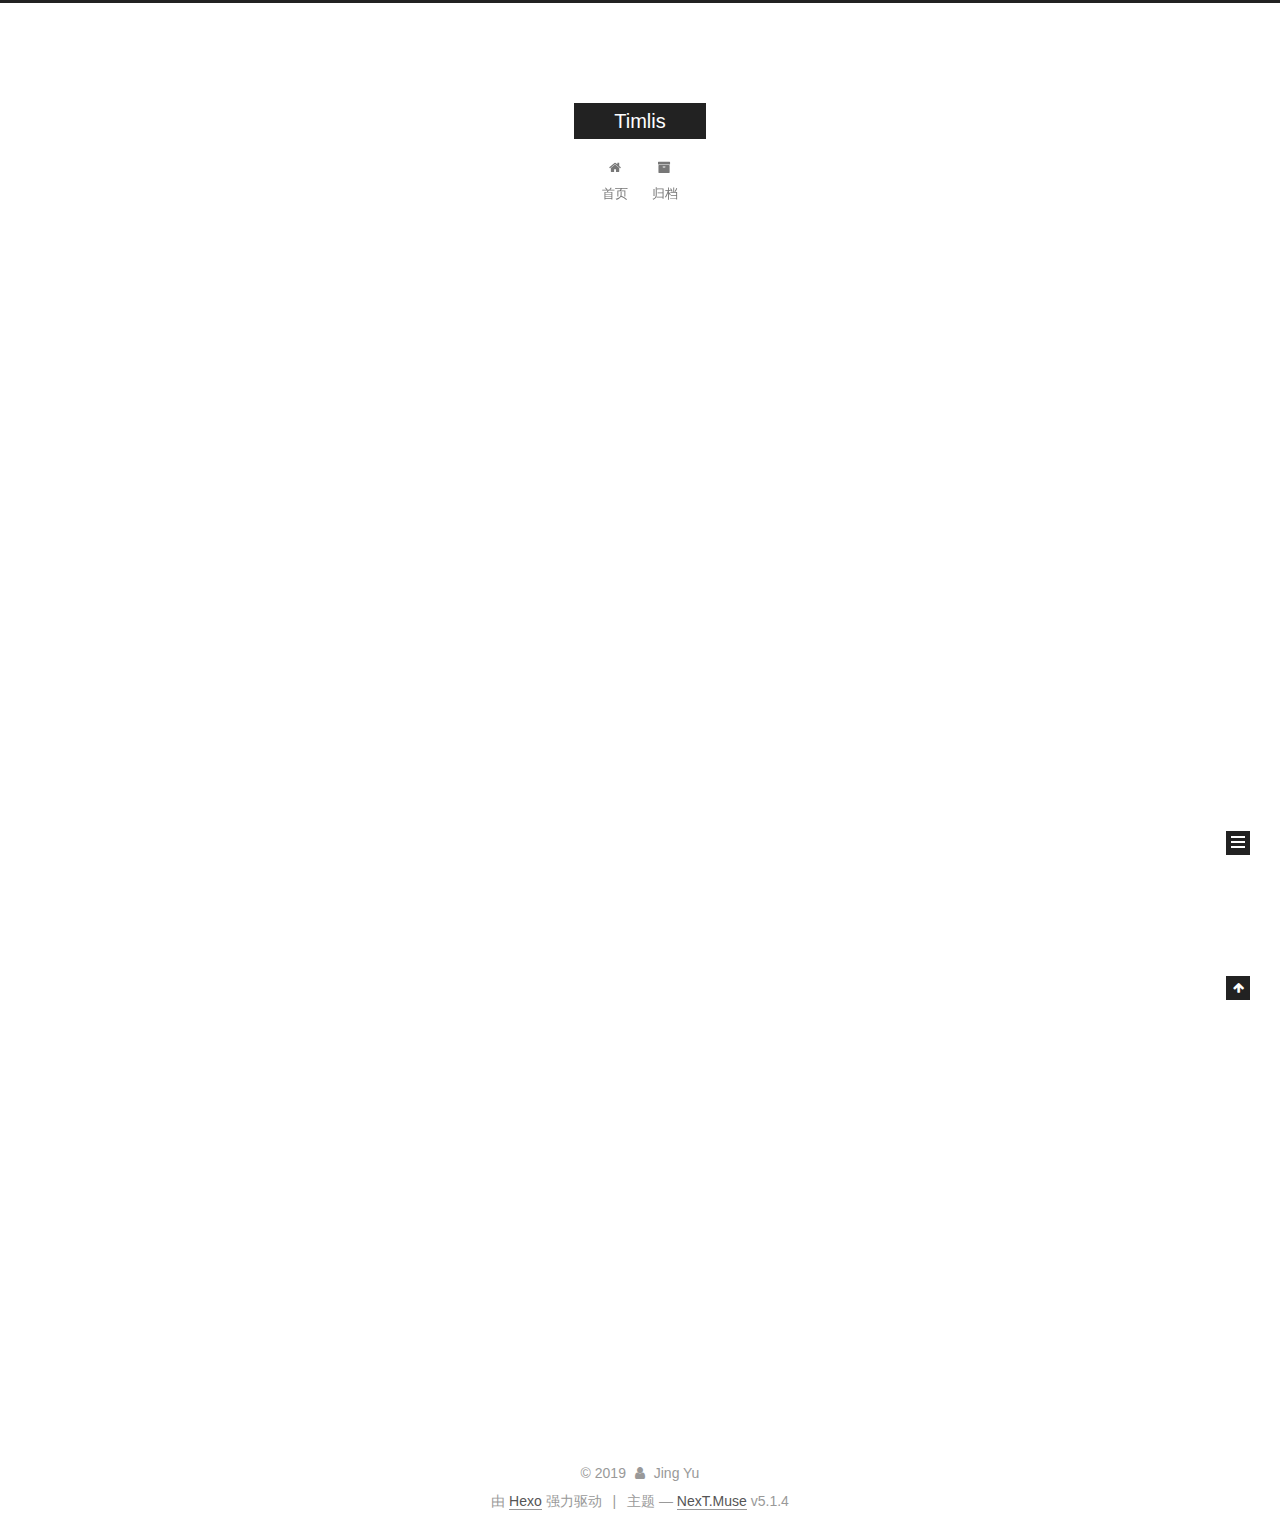
==== commit 376cb35a: "Site updated: 2019-12-12 21:12:10" ====
--- a/index.html
+++ b/index.html
@@ -228,7 +228,7 @@
   
   
   <div class="post-block">
-    <link itemprop="mainEntityOfPage" href="http://yoursite.com/2019/12/12/first/">
+    <link itemprop="mainEntityOfPage" href="http://yoursite.com/2019/12/12/Docker/">
 
     <span hidden itemprop="author" itemscope itemtype="http://schema.org/Person">
       <meta itemprop="name" content="Jing Yu">
@@ -247,7 +247,7 @@
         
           <h1 class="post-title" itemprop="name headline">
                 
-                <a class="post-title-link" href="/2019/12/12/first/" itemprop="url">first</a></h1>
+                <a class="post-title-link" href="/2019/12/12/Docker/" itemprop="url">Docker的入门</a></h1>
         
 
         <div class="post-meta">
@@ -259,7 +259,7 @@
               
                 <span class="post-meta-item-text">发表于</span>
               
-              <time title="创建于" itemprop="dateCreated datePublished" datetime="2019-12-12T20:14:40+08:00">
+              <time title="创建于" itemprop="dateCreated datePublished" datetime="2019-12-12T21:09:32+08:00">
                 2019-12-12
               </time>
             
@@ -299,269 +299,25 @@
       
         
           
-            <h2 id=""><a href="#" class="headerlink" title="###"></a>###</h2><p>###<br>Second Night</p>
-<hr>
-<hr>
-<p>Seifkly</p>
-<blockquote>
-<p>Five</p>
-</blockquote>
-<hr>
-
-          
-        
-      
-    </div>
-    
-    
-    
-
-    
-
-    
-
-    
-
-    <footer class="post-footer">
-      
-
-      
-
-      
-
-      
-      
-        <div class="post-eof"></div>
-      
-    </footer>
-  </div>
-  
-  
-  
-  </article>
-
-
-    
-      
-
-  
-
-  
-  
-  
-
-  <article class="post post-type-normal" itemscope itemtype="http://schema.org/Article">
-  
-  
-  
-  <div class="post-block">
-    <link itemprop="mainEntityOfPage" href="http://yoursite.com/2019/12/11/FirstNight/">
-
-    <span hidden itemprop="author" itemscope itemtype="http://schema.org/Person">
-      <meta itemprop="name" content="Jing Yu">
-      <meta itemprop="description" content="">
-      <meta itemprop="image" content="/images/avatar.gif">
-    </span>
-
-    <span hidden itemprop="publisher" itemscope itemtype="http://schema.org/Organization">
-      <meta itemprop="name" content="Timlis">
-    </span>
-
-    
-      <header class="post-header">
-
-        
-        
-          <h1 class="post-title" itemprop="name headline">
-                
-                <a class="post-title-link" href="/2019/12/11/FirstNight/" itemprop="url">FirstNight</a></h1>
-        
-
-        <div class="post-meta">
-          <span class="post-time">
-            
-              <span class="post-meta-item-icon">
-                <i class="fa fa-calendar-o"></i>
-              </span>
-              
-                <span class="post-meta-item-text">发表于</span>
-              
-              <time title="创建于" itemprop="dateCreated datePublished" datetime="2019-12-11T21:51:55+08:00">
-                2019-12-11
-              </time>
-            
-
-            
-
-            
-          </span>
-
-          
-
-          
-            
-          
-
-          
-          
-
-          
-
-          
-
-          
-
-        </div>
-      </header>
-    
-
-    
-    
-    
-    <div class="post-body" itemprop="articleBody">
-
-      
-      
-
-      
-        
-          
-            <hr>
-<h2 id="titile-First-Night"><a href="#titile-First-Night" class="headerlink" title="titile:First Night"></a>titile:First Night</h2><blockquote>
-<p>Never Gitup</p>
-</blockquote>
-
-          
-        
-      
-    </div>
-    
-    
-    
-
-    
-
-    
-
-    
-
-    <footer class="post-footer">
-      
-
-      
-
-      
-
-      
-      
-        <div class="post-eof"></div>
-      
-    </footer>
-  </div>
-  
-  
-  
-  </article>
-
-
-    
-      
-
-  
-
-  
-  
-  
-
-  <article class="post post-type-normal" itemscope itemtype="http://schema.org/Article">
-  
-  
-  
-  <div class="post-block">
-    <link itemprop="mainEntityOfPage" href="http://yoursite.com/2019/12/09/hello-world/">
-
-    <span hidden itemprop="author" itemscope itemtype="http://schema.org/Person">
-      <meta itemprop="name" content="Jing Yu">
-      <meta itemprop="description" content="">
-      <meta itemprop="image" content="/images/avatar.gif">
-    </span>
-
-    <span hidden itemprop="publisher" itemscope itemtype="http://schema.org/Organization">
-      <meta itemprop="name" content="Timlis">
-    </span>
-
-    
-      <header class="post-header">
-
-        
-        
-          <h1 class="post-title" itemprop="name headline">
-                
-                <a class="post-title-link" href="/2019/12/09/hello-world/" itemprop="url">Hello World</a></h1>
-        
-
-        <div class="post-meta">
-          <span class="post-time">
-            
-              <span class="post-meta-item-icon">
-                <i class="fa fa-calendar-o"></i>
-              </span>
-              
-                <span class="post-meta-item-text">发表于</span>
-              
-              <time title="创建于" itemprop="dateCreated datePublished" datetime="2019-12-09T11:15:38+08:00">
-                2019-12-09
-              </time>
-            
-
-            
-
-            
-          </span>
-
-          
-
-          
-            
-          
-
-          
-          
-
-          
-
-          
-
-          
-
-        </div>
-      </header>
-    
-
-    
-    
-    
-    <div class="post-body" itemprop="articleBody">
-
-      
-      
-
-      
-        
-          
-            <p>Welcome to <a href="https://hexo.io/" target="_blank" rel="noopener">Hexo</a>! This is your very first post. Check <a href="https://hexo.io/docs/" target="_blank" rel="noopener">documentation</a> for more info. If you get any problems when using Hexo, you can find the answer in <a href="https://hexo.io/docs/troubleshooting.html" target="_blank" rel="noopener">troubleshooting</a> or you can ask me on <a href="https://github.com/hexojs/hexo/issues" target="_blank" rel="noopener">GitHub</a>.</p>
-<h2 id="Quick-Start"><a href="#Quick-Start" class="headerlink" title="Quick Start"></a>Quick Start</h2><h3 id="Create-a-new-post"><a href="#Create-a-new-post" class="headerlink" title="Create a new post"></a>Create a new post</h3><figure class="highlight bash"><table><tr><td class="gutter"><pre><span class="line">1</span></pre></td><td class="code"><pre><span class="line">$ hexo new <span class="string">"My New Post"</span></span></pre></td></tr></table></figure>
-
-<p>More info: <a href="https://hexo.io/docs/writing.html" target="_blank" rel="noopener">Writing</a></p>
-<h3 id="Run-server"><a href="#Run-server" class="headerlink" title="Run server"></a>Run server</h3><figure class="highlight bash"><table><tr><td class="gutter"><pre><span class="line">1</span></pre></td><td class="code"><pre><span class="line">$ hexo server</span></pre></td></tr></table></figure>
-
-<p>More info: <a href="https://hexo.io/docs/server.html" target="_blank" rel="noopener">Server</a></p>
-<h3 id="Generate-static-files"><a href="#Generate-static-files" class="headerlink" title="Generate static files"></a>Generate static files</h3><figure class="highlight bash"><table><tr><td class="gutter"><pre><span class="line">1</span></pre></td><td class="code"><pre><span class="line">$ hexo generate</span></pre></td></tr></table></figure>
-
-<p>More info: <a href="https://hexo.io/docs/generating.html" target="_blank" rel="noopener">Generating</a></p>
-<h3 id="Deploy-to-remote-sites"><a href="#Deploy-to-remote-sites" class="headerlink" title="Deploy to remote sites"></a>Deploy to remote sites</h3><figure class="highlight bash"><table><tr><td class="gutter"><pre><span class="line">1</span></pre></td><td class="code"><pre><span class="line">$ hexo deploy</span></pre></td></tr></table></figure>
-
-<p>More info: <a href="https://hexo.io/docs/one-command-deployment.html" target="_blank" rel="noopener">Deployment</a></p>
+            <h3 id="Docker的安装和下载"><a href="#Docker的安装和下载" class="headerlink" title="Docker的安装和下载"></a>Docker的安装和下载</h3><hr>
+<p>1、进入Docker的<a href="https://www.docker.com" target="_blank" rel="noopener">官网</a>，先注册一个账号。<br>2、选择适合的版本安装下载。（本案例以mac版为例）。<br>3、打开终端，输以下命令查看是否安装成功  </p>
+<figure class="highlight plain"><table><tr><td class="gutter"><pre><span class="line">1</span></pre></td><td class="code"><pre><span class="line">docker -v</span></pre></td></tr></table></figure>
+<h3 id="Docker的常用简单命令"><a href="#Docker的常用简单命令" class="headerlink" title="Docker的常用简单命令"></a>Docker的常用简单命令</h3><ul>
+<li><p>搜索镜像</p>
+<figure class="highlight plain"><table><tr><td class="gutter"><pre><span class="line">1</span></pre></td><td class="code"><pre><span class="line">docker search centos</span></pre></td></tr></table></figure></li>
+<li><p>下载镜像</p>
+<figure class="highlight plain"><table><tr><td class="gutter"><pre><span class="line">1</span></pre></td><td class="code"><pre><span class="line">docker pull centos</span></pre></td></tr></table></figure>
+</li>
+<li><p>查看本地镜像</p>
+<figure class="highlight plain"><table><tr><td class="gutter"><pre><span class="line">1</span></pre></td><td class="code"><pre><span class="line">docker images</span></pre></td></tr></table></figure></li>
+<li><p>创建一个容器</p>
+<figure class="highlight plain"><table><tr><td class="gutter"><pre><span class="line">1</span></pre></td><td class="code"><pre><span class="line">docker run --name MyCentos -it centos &#x2F;bin&#x2F;bash</span></pre></td></tr></table></figure>
+<p>(-i:表示打开并保持stdout；-t表示分配一个终端；-d：后台运行) </p>
+</li>
+<li><p>查看正在运行的容器</p>
+<figure class="highlight plain"><table><tr><td class="gutter"><pre><span class="line">1</span></pre></td><td class="code"><pre><span class="line">docker ps</span></pre></td></tr></table></figure>
+</li>
+</ul>
 
           
         
@@ -643,7 +399,7 @@
               
                 <a href="/archives/%20%7C%7C%20archive">
               
-                  <span class="site-state-item-count">3</span>
+                  <span class="site-state-item-count">1</span>
                   <span class="site-state-item-name">日志</span>
                 </a>
               </div>
--- a/css/main.css
+++ b/css/main.css
@@ -1822,7 +1822,7 @@
   width: 4px;
   height: 4px;
   border-radius: 50%;
-  background: #f906f1;
+  background: #7e9505;
 }
 .links-of-blogroll {
   font-size: 13px;
